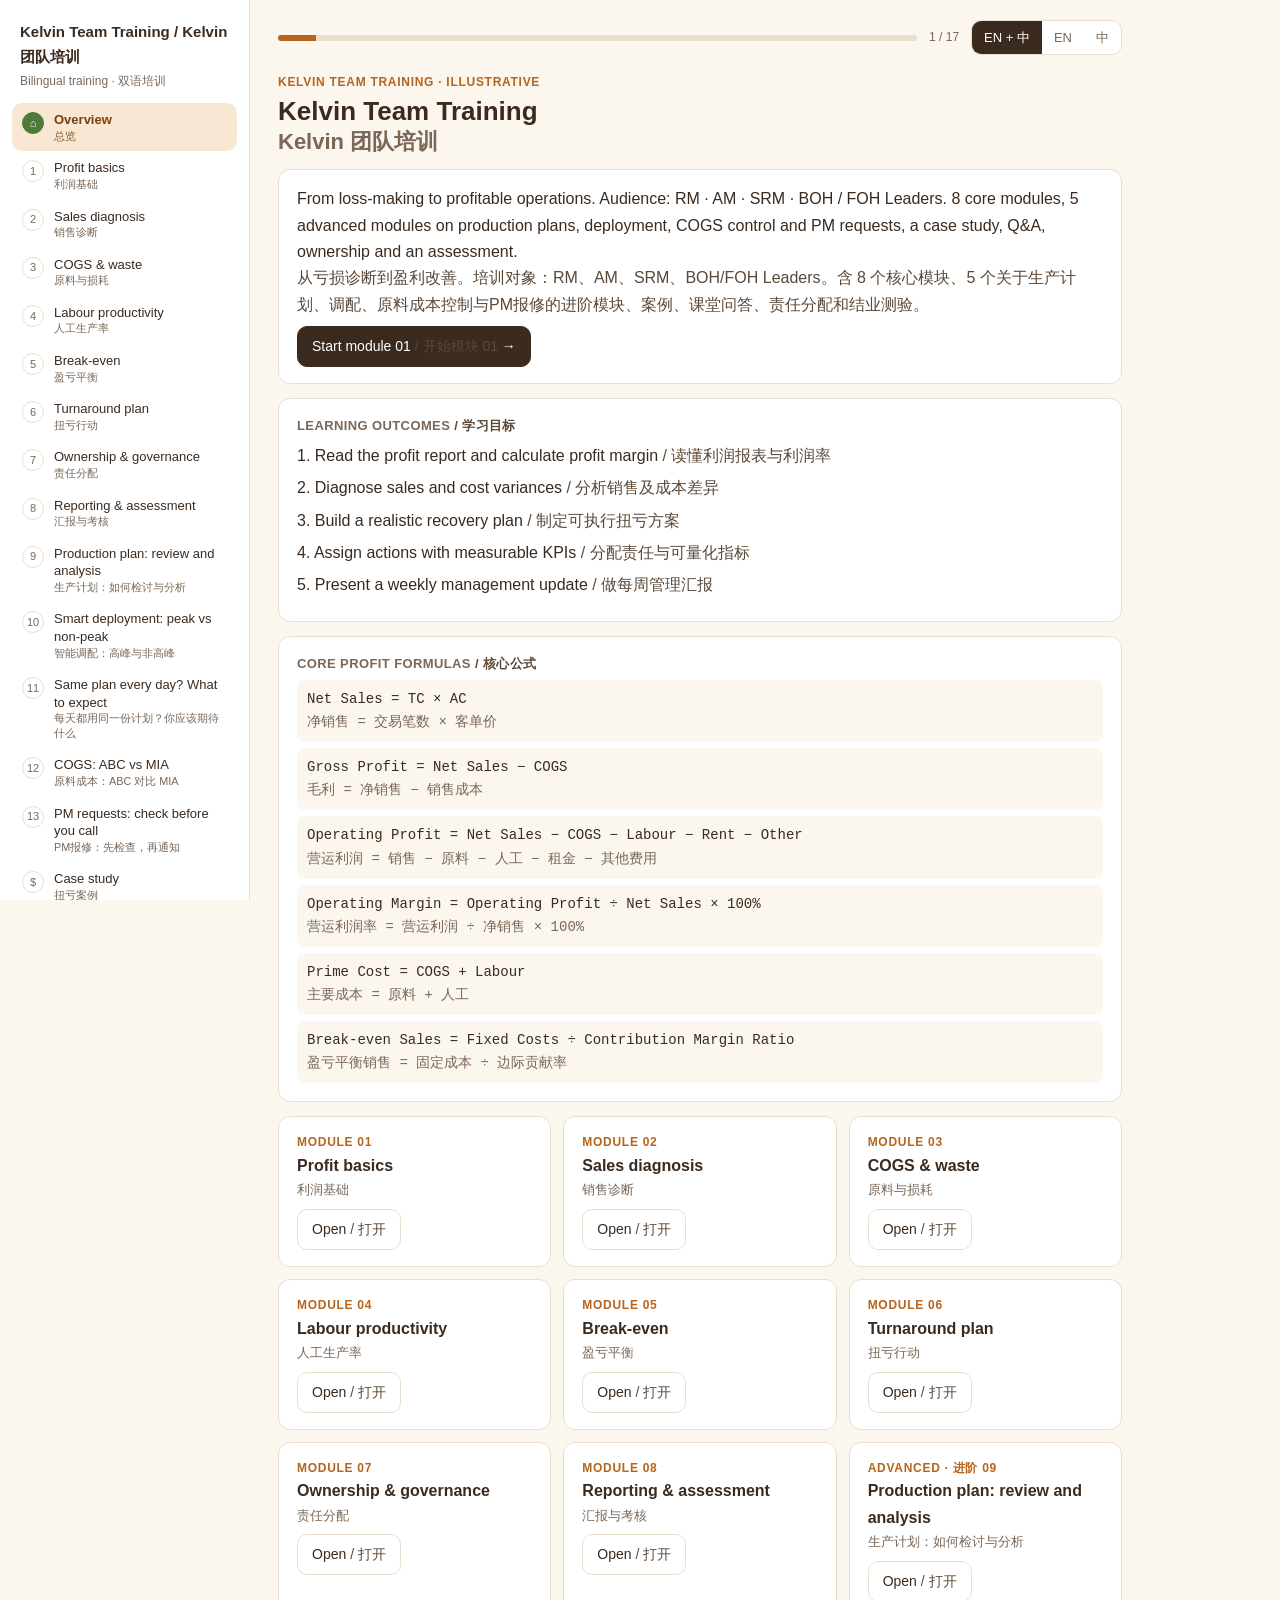
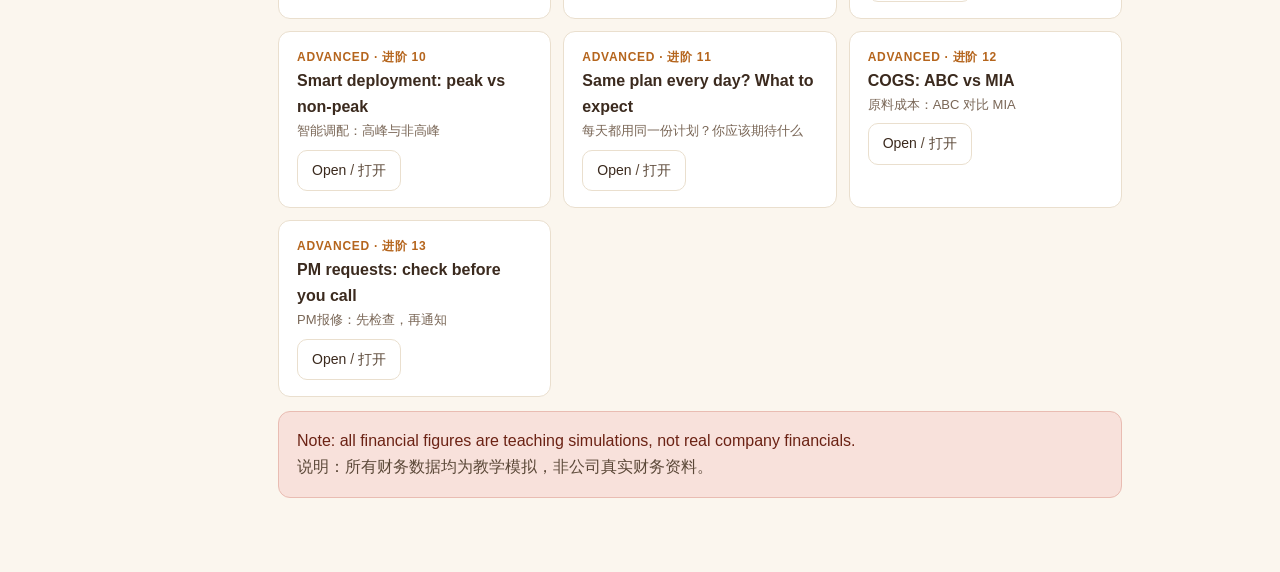
==== index.html @ 4dc921c1 "Remove GKK and P&L wording; clarify dropped items and staff meals are food cost only" ====
<!DOCTYPE html>
<html lang="zh-Hans">
<head>
<meta charset="utf-8">
<meta name="viewport" content="width=device-width, initial-scale=1">
<title>Kelvin Team Training — Bilingual Learning 双语培训</title>
<style>
:root{--bg:#fbf6ee;--card:#fff;--ink:#3b2a1e;--mute:#7a6757;--line:#eadfce;--crust:#b5651d;--crust-bg:#f7e7d3;--leaf:#4f7a3a;--leaf-bg:#e6f0dc;--red:#a8341f;--red-bg:#f8e1db;--sky:#2c6a8f;--sky-bg:#dcebf4;--r:12px}
*{box-sizing:border-box}
html,body{margin:0}
body{background:var(--bg);color:var(--ink);font-family:-apple-system,BlinkMacSystemFont,"Segoe UI","PingFang SC","Hiragino Sans GB","Microsoft YaHei","Noto Sans CJK SC",sans-serif;line-height:1.65;font-size:16px}
.app{display:grid;grid-template-columns:250px minmax(0,1fr);min-height:100vh}
aside{background:var(--card);border-right:1px solid var(--line);padding:16px 12px;position:sticky;top:0;height:100vh;overflow:auto}
aside h1{font-size:15px;margin:4px 8px 2px;font-weight:600}
aside .sub{font-size:12px;color:var(--mute);margin:0 8px 12px}
.nv{display:flex;gap:10px;align-items:flex-start;width:100%;text-align:left;border:0;background:none;padding:8px 10px;border-radius:10px;cursor:pointer;color:var(--ink);font:inherit;font-size:13px;line-height:1.35}
.nv:hover{background:var(--bg)}
.nv.on{background:var(--crust-bg);color:#7a3f0c;font-weight:600}
.nv .n{flex:0 0 22px;height:22px;border-radius:50%;border:1px solid var(--line);font-size:11px;display:flex;align-items:center;justify-content:center;color:var(--mute);margin-top:1px}
.nv.done .n{background:var(--leaf);border-color:var(--leaf);color:#fff}
.nv .t small{display:block;color:var(--mute);font-weight:400}
.nv.on .t small{color:#8a5a2c}
main{padding:20px 28px 60px;max-width:900px;width:100%;min-width:0}
.top{display:flex;gap:12px;align-items:center;margin-bottom:18px;flex-wrap:wrap}
.bar{flex:1;min-width:120px;height:6px;border-radius:3px;background:var(--line);overflow:hidden}
.bar i{display:block;height:100%;background:var(--crust);width:0;transition:width .3s}
.pc{font-size:12px;color:var(--mute)}
.seg{display:flex;border:1px solid var(--line);border-radius:10px;overflow:hidden;background:var(--card)}
.seg button{border:0;background:none;padding:6px 12px;font:inherit;font-size:13px;cursor:pointer;color:var(--mute)}
.seg button.on{background:var(--ink);color:#fff}
.menu{display:none;border:1px solid var(--line);background:var(--card);border-radius:10px;padding:6px 12px;font:inherit;cursor:pointer}
.eyebrow{font-size:12px;letter-spacing:.06em;color:var(--crust);font-weight:600;margin:0}
h2.title{font-size:26px;line-height:1.25;margin:2px 0 14px;font-weight:700}
h2.title .zh{font-size:22px;color:var(--mute);font-weight:600}
.card{background:var(--card);border:1px solid var(--line);border-radius:var(--r);padding:16px 18px;margin:0 0 14px}
.card h3{margin:0 0 6px;font-size:13px;letter-spacing:.03em;color:var(--mute);font-weight:600}
.card p{margin:0}
.card .zh{color:#5b4838}
.en,.zh{display:block}
.en,.zh{display:block}
body.lang-en .zh{display:none}
body.lang-zh .en{display:none}
.inl .en,.inl .zh{display:inline}
.inl .en+.zh::before{content:" / "}
.lang-en .inl .en+.zh::before,.lang-zh .inl .en+.zh::before{content:""}
.ill{padding:10px 12px}
.ill svg{width:100%;height:auto;display:block}
.ill .cap{font-size:12px;color:var(--mute);margin-top:4px}
.ex{background:var(--crust-bg);border-color:#efd3b0}
.ex .big{font-size:18px;font-weight:600;color:#6e3a0a}
.btn{border:1px solid var(--ink);background:var(--ink);color:#fff;border-radius:10px;padding:8px 14px;font:inherit;font-size:14px;cursor:pointer}
.btn.ghost{background:none;color:var(--ink);border-color:var(--line)}
.btn:hover{opacity:.9}
.ans{display:none;margin-top:10px;background:var(--leaf-bg);border-radius:10px;padding:10px 14px;color:#2f4f20}
.ans.show{display:block}
.nav{display:flex;justify-content:space-between;gap:10px;margin-top:18px}
.grid{display:grid;grid-template-columns:repeat(auto-fit,minmax(240px,1fr));gap:12px}
.grid .card{margin:0}
.f{font-family:ui-monospace,Menlo,Consolas,monospace;font-size:14px;background:var(--bg);border-radius:8px;padding:8px 10px;margin:6px 0 2px;display:block}
.warn{background:var(--red-bg);border-color:#e9bcb2;color:#6b2214}
.note{font-size:13px;color:var(--mute)}
table{width:100%;border-collapse:collapse;font-size:14px}
th,td{border-bottom:1px solid var(--line);padding:8px 8px;text-align:left;vertical-align:top}
th{font-size:12px;color:var(--mute);font-weight:600}
td.r,th.r{text-align:right;font-variant-numeric:tabular-nums}
.sl{display:grid;grid-template-columns:150px 1fr 90px;gap:10px;align-items:center;margin:8px 0;font-size:14px}
.sl input{width:100%;accent-color:var(--crust)}
.sl output{text-align:right;font-weight:600;font-variant-numeric:tabular-nums}
.kpi{display:grid;grid-template-columns:repeat(auto-fit,minmax(140px,1fr));gap:10px;margin:10px 0}
.kpi div{background:var(--bg);border-radius:10px;padding:10px 12px}
.kpi b{display:block;font-size:22px;font-variant-numeric:tabular-nums}
.pos{color:var(--leaf)}.neg{color:var(--red)}
.tl{display:grid;grid-template-columns:repeat(auto-fit,minmax(230px,1fr));gap:12px}
.tl .card{border-top:4px solid var(--crust);margin:0}
.tl .card:nth-child(2){border-top-color:var(--sky)}.tl .card:nth-child(3){border-top-color:var(--leaf)}
.q{border:1px solid var(--line);border-radius:var(--r);padding:14px 16px;margin:0 0 12px;background:var(--card)}
.q input[type=text],.q textarea,.ws input{width:100%;border:1px solid var(--line);border-radius:8px;padding:8px 10px;font:inherit;font-size:15px;background:#fff;color:var(--ink)}
.row{display:flex;gap:8px;align-items:center;margin-top:8px;flex-wrap:wrap}
.q input[type=text]{max-width:200px}
.err{color:var(--red);font-size:13px;margin-top:6px;display:none}
.res{margin-top:8px;font-size:14px;display:none;border-radius:8px;padding:8px 12px}
.res.ok{display:block;background:var(--leaf-bg);color:#2f4f20}
.res.no{display:block;background:var(--red-bg);color:#6b2214}
.ws label{display:block;font-size:13px;color:var(--mute);margin:8px 0 2px}
.chips{display:flex;flex-wrap:wrap;gap:6px;margin-top:6px}
.chips span{background:var(--crust-bg);color:#6e3a0a;border-radius:999px;padding:3px 12px;font-size:13px}
.addnote{background:var(--sky-bg);border-color:#bcd7e8;color:#1d4a66;font-size:13px}
.hr{display:grid;grid-template-columns:repeat(auto-fill,minmax(92px,1fr));gap:8px}
.hr label{display:block;font-size:12px;color:var(--mute)}
.hr input,.num{width:100%;border:1px solid var(--line);border-radius:8px;padding:6px 8px;font:inherit;background:#fff;color:var(--ink)}
@media (max-width:820px){
 .app{grid-template-columns:minmax(0,1fr)}
 aside{position:fixed;left:0;top:0;bottom:0;width:260px;z-index:20;transform:translateX(-105%);transition:transform .2s;box-shadow:0 0 0 100vmax rgba(0,0,0,0)}
 aside.open{transform:none;box-shadow:0 0 0 100vmax rgba(0,0,0,.35)}
 .menu{display:block}
 main{padding:14px 14px 50px}
 .sl{grid-template-columns:1fr 70px}.sl input{grid-column:1/3;order:3}
}
</style>
</head>
<body class="lang-both">
<div class="app">
<aside id="side"></aside>
<main>
 <div class="top">
  <button class="menu" id="menu" aria-label="Menu">Menu 目录</button>
  <div class="bar"><i id="barfill"></i></div>
  <span class="pc" id="pc"></span>
  <div class="seg" role="group" aria-label="Language">
   <button data-l="both" class="on">EN + 中</button><button data-l="en">EN</button><button data-l="zh">中</button>
  </div>
 </div>
 <div id="view"></div>
</main>
</div>
<script>
(function(){
"use strict";
function b(en,zh){return '<span class="en">'+en+'</span><span class="zh">'+zh+'</span>';}
function bi(en,zh){return '<span class="inl">'+b(en,zh)+'</span>';}
function $(s,r){return (r||document).querySelector(s);}
function fmt(n){var s=Math.abs(Math.round(n)).toLocaleString('en-US');return (n<0?'−':'')+s;}
function sg(n){return (n>0?'+':n<0?'−':'')+Math.abs(Math.round(n)).toLocaleString('en-US');}

var C={crust:'#b5651d',crustL:'#f7e7d3',leaf:'#4f7a3a',leafL:'#e6f0dc',red:'#a8341f',redL:'#f8e1db',sky:'#2c6a8f',skyL:'#dcebf4',ink:'#3b2a1e',mute:'#7a6757',line:'#eadfce'};
function T(x,y,s,o){o=o||{};return '<text x="'+x+'" y="'+y+'" font-size="'+(o.s||12)+'" fill="'+(o.c||C.ink)+'" text-anchor="'+(o.a||'middle')+'" font-weight="'+(o.w||400)+'" dominant-baseline="central">'+s+'</text>';}
function R(x,y,w,h,f,st,rx){return '<rect x="'+x+'" y="'+y+'" width="'+w+'" height="'+h+'" rx="'+(rx==null?8:rx)+'" fill="'+f+'" stroke="'+(st||'none')+'"/>';}
function SV(h,inner,t){return '<svg viewBox="0 0 480 '+h+'" role="img" aria-label="'+t+'">'+inner+'</svg>';}
function arrow(x1,y1,x2,y2){return '<line x1="'+x1+'" y1="'+y1+'" x2="'+x2+'" y2="'+y2+'" stroke="'+C.mute+'" stroke-width="1.5"/><path d="M'+(x2-6)+' '+(y2-4)+'L'+x2+' '+y2+'L'+(x2-6)+' '+(y2+4)+'" fill="none" stroke="'+C.mute+'" stroke-width="1.5"/>';}

/* ---------- illustrations ---------- */
var ILL={};
ILL.m1=function(){
 var s='',vals=[['Sales 销售',100,C.sky,0],['COGS 原料',-45,C.crust,1],['Labour 人工',-23,C.crust,2],['Rent 租金',-23,C.crust,3],['Other 其他',-12,C.crust,4]];
 var base=110,sc=0.9,run=0,x0=30,w=54,gap=20;
 s+='<line x1="20" y1="'+base+'" x2="460" y2="'+base+'" stroke="'+C.line+'"/>';
 vals.forEach(function(v,i){var x=x0+i*(w+gap),top,h;
  if(i===0){h=v[1]*sc;top=base-h;run=v[1];}else{top=base-run*sc;h=-v[1]*sc;run+=v[1];}
  s+=R(x,top,w,h,v[2],'',4)+T(x+w/2,top-9,v[1]>0?'100':'−'+Math.abs(v[1]),{w:600})+T(x+w/2,base+14,v[0].split(' ')[0],{s:11})+T(x+w/2,base+28,v[0].split(' ')[1],{s:11,c:C.mute});});
 var x=x0+5*(w+gap),p=-3,hh=Math.abs(p)*sc;
 s+=R(x,base,w,hh+2,C.red,'',4)+T(x+w/2,base+hh+14,'−3',{w:600,c:C.red})+T(x+w/2,base+34,'Profit',{s:11})+T(x+w/2,base+48,'利润',{s:11,c:C.mute});
 return SV(172,s,'Sales 100 minus COGS 45, labour 23, rent 23, other 12 leaves operating profit of minus 3 (thousand SGD)');};
ILL.m2=function(){
 var s=R(10,12,100,54,C.crustL,C.crust)+T(60,31,'TC 200',{w:600,s:15})+T(60,50,'客流 customers',{s:11,c:C.mute})
 +T(128,39,'×',{s:20,w:600})+R(146,12,100,54,C.skyL,C.sky)+T(196,31,'AC $8',{w:600,s:15})+T(196,50,'客单 avg check',{s:11,c:C.mute})
 +T(264,39,'=',{s:20,w:600})+R(282,12,100,54,C.leafL,C.leaf)+T(332,31,'$1,600',{w:600,s:15})+T(332,50,'销售 sales',{s:11,c:C.mute})
 +R(10,88,320,20,'#d8cbb8','',4)+T(340,98,'$1,600 @ AC $8.00',{a:'start',s:12})
 +R(10,116,340,20,C.leaf,'',4)+T(360,126,'$1,700 @ AC $8.50  (+$100)',{a:'start',s:12})
 +T(10,152,'TC −10% × AC +5%: 0.9 × 1.05 = 0.945 → −5.5%',{a:'start',s:12,c:C.mute});
 return SV(166,s,'TC times AC equals sales; raising AC from 8 to 8.5 adds 100 dollars');};
ILL.m3=function(){
 var s='',i,c,r,x,y;
 for(i=0;i<30;i++){c=i%10;r=Math.floor(i/10);x=14+c*30;y=14+r*32;
  s+='<circle cx="'+(x+11)+'" cy="'+(y+11)+'" r="11" fill="'+C.crust+'" opacity="0.85"/><circle cx="'+(x+11)+'" cy="'+(y+11)+'" r="6" fill="'+C.crustL+'"/>';}
 s+=T(330,28,'$300 / day',{a:'start',w:600,s:15})+T(330,48,'每日损耗 daily waste',{a:'start',s:11,c:C.mute})
 +T(330,72,'× 30 days = $9,000',{a:'start',w:600,s:15,c:C.red})+T(330,92,'每月损耗 / month',{a:'start',s:11,c:C.mute});
 s+=R(14,118,420,26,C.skyL,'',6)+T(24,131,'Too little production → stock-outs lose margin 缺货损失毛利',{a:'start',s:12,c:C.sky});
 return SV(158,s,'Thirty bakery items each representing 300 dollars of daily waste, totalling 9000 dollars a month');};
ILL.m4=function(){
 var s='',dem=[2,3,6,5,3,2,4,7,4,2],i,x,w=40,base=120,u=12;
 s+='<line x1="20" y1="'+base+'" x2="460" y2="'+base+'" stroke="'+C.line+'"/>';
 for(i=0;i<10;i++){x=30+i*42;var d=dem[i],st=(i>=4&&i<=6)?6:(i===2||i===3?6:(i===7?7:4));
  s+=R(x,base-d*u,w,d*u,C.skyL,C.sky,3);
  if(st>d)s+=R(x,base-st*u,w,(st-d)*u,C.redL,C.red,3);
  s+=T(x+w/2,base+12,(8+i)+':00',{s:10,c:C.mute});}
 s+=R(30,150,14,10,C.skyL,C.sky,2)+T(50,155,'Demand 需求',{a:'start',s:11})+R(150,150,14,10,C.redL,C.red,2)+T(170,155,'Idle overlap / OT 空闲重叠与加班',{a:'start',s:11})
 +T(30,178,'$100k ÷ $23k = 4.35 sales per labour $  每$1人工 → $4.35销售',{a:'start',s:12,c:C.mute});
 return SV(192,s,'Hourly demand bars against staffing, with idle overlap shaded red');};
ILL.m5=function(){
 var X=function(v){return 40+v/160000*400;},Y=function(v){return 130-v/160000*115;},s='';
 s+='<line x1="40" y1="130" x2="450" y2="130" stroke="'+C.mute+'"/><line x1="40" y1="130" x2="40" y2="10" stroke="'+C.mute+'"/>';
 s+='<line x1="'+X(0)+'" y1="'+Y(0)+'" x2="'+X(160000)+'" y2="'+Y(160000)+'" stroke="'+C.sky+'" stroke-width="2.5"/>';
 s+='<line x1="'+X(0)+'" y1="'+Y(35000)+'" x2="'+X(160000)+'" y2="'+Y(35000+0.68*160000)+'" stroke="'+C.crust+'" stroke-width="2.5"/>';
 s+='<line x1="'+X(0)+'" y1="'+Y(35000)+'" x2="'+X(160000)+'" y2="'+Y(35000)+'" stroke="'+C.mute+'" stroke-dasharray="4 4"/>';
 s+='<circle cx="'+X(109375)+'" cy="'+Y(109375)+'" r="6" fill="'+C.red+'"/>';
 s+=T(X(109375),Y(109375)+16,'$109,375',{w:600,c:C.red,s:12});
 s+=T(X(109375)-20,Y(109375)-26,'Break-even 盈亏平衡',{a:'end',s:11,c:C.red});
 s+=T(X(160000)-4,Y(160000)-6,'Sales 销售',{a:'end',s:11,c:C.sky,w:600});
 s+=T(X(160000)-4,Y(35000+0.68*160000)+16,'Total cost 总成本',{a:'end',s:11,c:C.crust,w:600});
 s+=T(44,Y(35000)+10,'Fixed 固定 $35k',{a:'start',s:11,c:C.mute});
 s+=T(250,150,'$35k ÷ (1 − 68%) = $35k ÷ 0.32',{s:12,c:C.mute});
 return SV(164,s,'Sales line crosses total cost line at 109,375 dollars');};
ILL.m6=function(){
 var st=[['Diagnose','诊断'],['Prioritise','排序'],['Assign','分配'],['Execute','执行'],['Review','复盘']],s='',i,x;
 for(i=0;i<5;i++){x=8+i*93;s+=R(x,22,80,50,i%2?C.skyL:C.crustL,i%2?C.sky:C.crust)+T(x+40,40,st[i][0],{w:600,s:12})+T(x+40,58,st[i][1],{s:12,c:C.mute});if(i<4)s+=arrow(x+82,47,x+91,47);}
 s+='<path d="M430 74 C430 104 50 104 50 76" fill="none" stroke="'+C.mute+'" stroke-dasharray="4 4"/>'+T(240,116,'repeat weekly 每周循环',{s:11,c:C.mute});
 s+=R(10,134,460,40,C.leafL,'',8)+T(240,148,'Sales +$10k · COGS 45%→42% · Labour 23%→20%',{s:12,w:600,c:'#2f4f20'})+T(240,164,'Profit −$3k → +$6.8k  亏损转盈利',{s:12,c:'#2f4f20'});
 return SV(186,s,'Five step loop: diagnose, prioritise, assign, execute, review');};
ILL.m7=function(){
 var s=R(180,8,120,40,C.skyL,C.sky)+T(240,22,'VPO',{w:600})+T(240,38,'Review 监督',{s:11,c:C.mute})
 +R(180,66,120,40,C.crustL,C.crust)+T(240,80,'RM',{w:600})+T(240,96,'Store result 门店结果',{s:11,c:C.mute})
 +R(70,126,130,40,C.leafL,C.leaf)+T(135,140,'BOH Lead',{w:600})+T(135,156,'Waste 损耗',{s:11,c:C.mute})
 +R(280,126,130,40,C.leafL,C.leaf)+T(345,140,'FOH Lead',{w:600})+T(345,156,'TC / AC 客流客单',{s:11,c:C.mute})
 +'<line x1="240" y1="48" x2="240" y2="66" stroke="'+C.mute+'"/><line x1="240" y1="106" x2="240" y2="116" stroke="'+C.mute+'"/><line x1="135" y1="116" x2="345" y2="116" stroke="'+C.mute+'"/><line x1="135" y1="116" x2="135" y2="126" stroke="'+C.mute+'"/><line x1="345" y1="116" x2="345" y2="126" stroke="'+C.mute+'"/>';
 s+=T(240,184,'Owner · Deadline · Metric · Evidence · Escalation',{s:11,c:C.mute});
 return SV(200,s,'VPO reviews, RM owns the store result, BOH lead owns waste, FOH lead owns TC and AC');};
ILL.m8=function(){
 var st=[['Fact','事实'],['Cause','原因'],['Action','行动'],['Owner','责任'],['Deadline','期限'],['Impact','影响']],s='',i,x;
 for(i=0;i<6;i++){x=6+i*78;s+=R(x,20,66,50,[C.skyL,C.skyL,C.crustL,C.crustL,C.leafL,C.leafL][i],[C.sky,C.sky,C.crust,C.crust,C.leaf,C.leaf][i])+T(x+33,38,st[i][0],{w:600,s:12})+T(x+33,56,st[i][1],{s:12,c:C.mute});if(i<5)s+=arrow(x+68,45,x+77,45);}
 s+=R(10,96,460,56,C.bg||'#fff',C.line)+T(24,112,'Actual vs Budget vs Last year  实际 / 预算 / 去年',{a:'start',s:12,w:600})+T(24,134,'Explain both $ and percentage points 同时解释金额与百分点',{a:'start',s:12,c:C.mute});
 return SV(166,s,'Management update chain from fact to impact');};

/* ---------- advanced modules ---------- */
function pad(n){return ('0'+n).slice(-2);}
function eb(m,i){return m.adv?'ADVANCED · 进阶 '+pad(i+1):'MODULE '+pad(i+1);}
var ADVNOTE='<div class="card addnote"><p>'+b('Added content: this module goes beyond the original slides and handbook. Numbers and thresholds are illustrative starting points. Tune them with your own store data.','补充内容：本模块超出原培训PPT与教科书范围。数字与阈值仅为示例起点，请用各店自己的数据调整。')+'</p></div>';
function tbl(head,rows){return '<div style="overflow:auto"><table><thead><tr>'+head.map(function(h){return '<th>'+h+'</th>';}).join('')+'</tr></thead><tbody>'+rows.map(function(r){return '<tr>'+r.map(function(c){return '<td>'+c+'</td>';}).join('')+'</tr>';}).join('')+'</tbody></table></div>';}
function fbox(arr){return arr.map(function(f){return '<span class="f">'+f[0]+'<br><span style="color:var(--mute)">'+f[1]+'</span></span>';}).join('');}

/* M09 illustration: plan vs actual by SKU */
ILL.m9=function(){
 var rows=[['Bread A','面包A',100,82,''],['Bread B','面包B',60,60,'sold out 15:00 售罄'],['Pastry C','点心C',80,70,''],['Cake D','蛋糕D',40,28,'']],sc=2.6,s='',i;
 rows.forEach(function(r,i){var y=14+i*36,p=r[2],so=r[3],x=104;
  s+=T(8,y+10,r[0],{a:'start',s:12,w:600})+T(8,y+25,r[1],{a:'start',s:10,c:C.mute});
  s+=R(x,y,p*sc,22,'none',C.mute,3);
  if(p>so)s+=R(x+so*sc,y,(p-so)*sc,22,C.redL,C.red,3);
  s+=R(x,y,so*sc,22,C.leaf,'',3);
  var lab=r[4]?(so+' / '+p+' · '+r[4]):(so+' / '+p+' · waste '+Math.round((p-so)/p*100)+'%');
  s+=T(x+p*sc+8,y+11,lab,{a:'start',s:11,w:r[4]?600:400,c:r[4]?C.crust:C.ink});});
 var ly=170;
 s+=R(104,ly-5,12,10,C.leaf,'',2)+T(120,ly,'Sold 售出',{a:'start',s:11})+R(190,ly-5,12,10,C.redL,C.red,2)+T(206,ly,'Waste 损耗',{a:'start',s:11})+R(290,ly-5,12,10,'none',C.mute,2)+T(306,ly,'Produced 生产量',{a:'start',s:11});
 return SV(186,s,'Plan versus actual for four items: three leave waste, one sold out at 15:00 and lost sales');};

/* M10 illustration: live hourly chart */
var DEF10=[10,14,18,30,34,22,12,14,20,32,28,16];
function hourChart(tc,start){
 var n=tc.length,sum=0,i;for(i=0;i<n;i++)sum+=tc[i];
 var avg=sum/n,hi=avg*1.2,lo=avg*0.8,mx=Math.max.apply(null,tc.concat([1])),base=128,sc=88/mx,w=30,gap=7,x0=28,s='';
 s+='<line x1="20" y1="'+base+'" x2="470" y2="'+base+'" stroke="'+C.line+'"/>';
 tc.forEach(function(v,i){var x=x0+i*(w+gap),h=v*sc,f,st;
  if(v>=hi-1e-9){f=C.crust;st='none';}else if(v<=lo+1e-9){f='#e3d8c6';st='none';}else{f=C.skyL;st=C.sky;}
  s+=R(x,base-h,w,Math.max(h,1),f,st,3)+T(x+w/2,base-h-8,Math.round(v),{s:10})+T(x+w/2,base+12,pad((start+i)%24),{s:10,c:C.mute});});
 [[avg,C.mute,''],[hi,C.crust,'4 3'],[lo,C.mute,'4 3']].forEach(function(l){var y=base-l[0]*sc;s+='<line x1="20" y1="'+y+'" x2="470" y2="'+y+'" stroke="'+l[1]+'" stroke-width="1"'+(l[2]?' stroke-dasharray="'+l[2]+'"':'')+'/>';});
 var ly=base+36;
 s+=R(28,ly-5,10,10,C.crust,'',2)+T(43,ly,'Peak ≥120% avg 高峰',{a:'start',s:11})+R(178,ly-5,10,10,C.skyL,C.sky,2)+T(193,ly,'Shoulder 平稳',{a:'start',s:11})+R(290,ly-5,10,10,'#e3d8c6','',2)+T(305,ly,'Non-peak ≤80% avg 非高峰',{a:'start',s:11});
 return SV(180,s,'Customer count per hour, classified as peak, shoulder or non-peak');}
ILL.m10=function(){return '<div id="hc">'+hourChart(DEF10,8)+'</div>';};

/* M11 illustration: flat plan across the week */
function dayChart(p){
 var days=[['Mon','一',p.wd],['Tue','二',p.wd],['Wed','三',p.wd],['Thu','四',p.wd],['Fri','五',p.wd],['Sat','六',p.we],['Sun','日',p.we]];
 var base=130,sc=100/Math.max(p.wd,p.we,p.flat),w=44,gap=18,x0=28,s='';
 s+='<line x1="20" y1="'+base+'" x2="470" y2="'+base+'" stroke="'+C.line+'"/>';
 days.forEach(function(d,i){var x=x0+i*(w+gap),dm=d[2],top=Math.max(dm,p.flat);
  s+=R(x,base-dm*sc,w,dm*sc,C.skyL,C.sky,3);
  if(dm<p.flat)s+=R(x,base-p.flat*sc,w,(p.flat-dm)*sc,C.redL,C.red,3);
  if(dm>p.flat)s+=R(x,base-dm*sc,w,(dm-p.flat)*sc,'#f6d27a','#b58105',3);
  s+=T(x+w/2,base-top*sc-8,dm,{s:11,w:600})+T(x+w/2,base+13,d[0]+' '+d[1],{s:11});
  var diff=dm-p.flat;
  s+=T(x+w/2,base+28,diff<0?'waste '+(-diff):(diff>0?'lost '+diff:'—'),{s:10,c:diff<0?C.red:(diff>0?'#8a5d00':C.mute),w:600});});
 var yl=base-p.flat*sc;
 s+='<line x1="20" y1="'+yl+'" x2="470" y2="'+yl+'" stroke="'+C.ink+'" stroke-dasharray="5 4" stroke-width="1.5"/>';
 var ly=176;
 s+=R(28,ly-5,12,10,C.skyL,C.sky,2)+T(44,ly,'Demand 需求',{a:'start',s:11})+R(128,ly-5,12,10,C.redL,C.red,2)+T(144,ly,'Waste 损耗',{a:'start',s:11})+R(222,ly-5,12,10,'#f6d27a','#b58105',2)+T(238,ly,'Lost sales 损失销售',{a:'start',s:11})
  +'<line x1="352" y1="'+ly+'" x2="376" y2="'+ly+'" stroke="'+C.ink+'" stroke-dasharray="5 4" stroke-width="1.5"/>'+T(382,ly,'Flat plan '+p.flat,{a:'start',s:11});
 return SV(194,s,'Seven days of demand against one flat production plan: weak days waste, strong days sell out');}
ILL.m11=function(){return '<div id="dc">'+dayChart({wd:80,we:120,flat:100})+'</div>';};

/* M09 extras */
function x9(){
 var F=[['Sell-through % = Sold ÷ Produced × 100%','售罄率 = 售出 ÷ 生产 × 100%'],['Waste % = (Produced − Sold) ÷ Produced × 100%','损耗率 = (生产 − 售出) ÷ 生产 × 100%'],['Plan accuracy % = (Actual sales − Planned) ÷ Planned × 100%','计划准确度 = (实际销售 − 计划) ÷ 计划 × 100%'],['Lost sales ≈ hourly run-rate × hours sold out','损失销售 ≈ 每小时销量 × 售罄小时数']];
 var rt=tbl([bi('Rhythm','节奏'),bi('Owner','负责人'),bi('What to review','检讨内容'),bi('Output','产出')],[
  [b('Daily','每日'),'<strong>BOH Lead</strong>',b('Plan vs actual by SKU, sold-out time, waste log','按SKU对比计划与实际、售罄时间、损耗记录'),b('Adjust next-day quantity and bake time','调整次日数量与烘焙时间')],
  [b('Weekly','每周'),'<strong>RM</strong>',b('Weekday pattern, top 5 waste SKUs, top 5 stock-out SKUs','星期几规律、损耗前5与断货前5的SKU'),b('Update plan by day type; assign owners','按日型更新计划并指定负责人')],
  [b('Biweekly','双周'),'<strong>SRM</strong>',b('Cross-store benchmark: waste %, sell-through %','跨店对标：损耗率、售罄率'),b('Coaching actions, share best practice','辅导行动、分享最佳做法')],
  [b('Monthly','每月'),'<strong>VPO</strong>',b('SKU mix, trend, COGS % vs budget','SKU组合、趋势、原料率对比预算'),b('Targets, resources, escalation','目标、资源、升级')]]);
 var steps=[['1. Collect','收集','Production plan, production log, POS by hour and SKU, waste log, sold-out time.','生产计划、生产记录、按小时和SKU的POS、损耗记录、售罄时间。'],
  ['2. Compare','对比','Plan vs actual by SKU and by daypart.','按SKU与时段对比计划与实际。'],
  ['3. Classify','分类','Over-produced (waste) · under-produced (sold out early) · wrong timing (stock when there is no demand).','生产过量（损耗）· 生产不足（提早售罄）· 时间错配（没需求时有货）。'],
  ['4. Find the cause','找根因','Forecast, bake timing, display rule, roster, weather or event, new launch, and whether the waste log is complete.','预测、烘焙时间、陈列规则、排班、天气或活动、新品、损耗记录是否完整。'],
  ['5. Act and re-check','行动与复查','Change par or bake time; name the owner and deadline; check the result next week.','调整定量或烘焙时间；指定负责人与期限；下周复查结果。']];
 return '<div class="card"><h3>'+bi('KEY MEASURES','关键指标')+'</h3>'+fbox(F)+'</div>'
 +'<div class="card"><h3>'+bi('REVIEW ROUTINE (matches the RACI)','检讨节奏（与责任矩阵一致）')+'</h3>'+rt+'</div>'
 +'<div class="card"><h3>'+bi('5-STEP ANALYSIS','五步分析')+'</h3>'+steps.map(function(s){return '<p style="margin:8px 0"><strong>'+bi(s[0],s[1])+'</strong><br>'+b(s[2],s[3])+'</p>';}).join('')+'</div>'
 +'<div class="card warn"><p>'+b('Quality guardrail: never hit a waste target by cutting display below standard or holding product past its shelf-life rule.','品质底线：不能为了达到损耗目标而把陈列减到标准以下，或让产品超过保质规定。')+'</p></div>';
}

/* M10 extras */
function x10(){
 var inp='';for(var i=0;i<12;i++)inp+='<div><label id="hl'+i+'">'+pad(8+i)+':00</label><input type="number" min="0" step="1" id="h'+i+'" value="'+DEF10[i]+'"></div>';
 var tool='<div class="card" id="hbox"><h3>'+bi('TRY IT: enter your store hourly customer count (TC)','动手试试：输入门店每小时客流（TC）')+'</h3>'
 +'<p class="note">'+b('Use the average of the last 4 to 8 same weekdays. The chart above updates as you type.','取最近4至8个同一星期几的平均值。上方图会随输入更新。')+'</p>'
 +'<div class="row"><label for="hs" class="note">'+bi('First hour','起始小时')+'</label><input type="number" min="0" max="12" step="1" id="hs" value="8" style="width:80px;border:1px solid var(--line);border-radius:8px;padding:6px 8px;font:inherit"><button class="btn ghost" id="hreset">'+bi('Reset to example','恢复示例')+'</button></div>'
 +'<div class="hr" style="margin-top:10px">'+inp+'</div>'
 +'<div class="err" id="he">'+bi('Enter customer counts of 0 or more (at least one above 0) and a first hour from 0 to 12.','请输入大于或等于0的客流（至少一个大于0），起始小时为0至12。')+'</div>'
 +'<div class="kpi"><div><span class="note">'+bi('Average TC per hour','每小时平均客流')+'</span><b id="ka"></b></div><div><span class="note">'+bi('Peak hours','高峰小时数')+'</span><b id="kp"></b></div><div><span class="note">'+bi('Share of TC in peak','高峰客流占比')+'</span><b id="ks"></b></div></div>'
 +'<p class="note" id="hp"></p>'
 +'<p class="note" style="margin-top:6px">'+b('Rule used: peak = hour at or above 120% of the average hour; non-peak = at or below 80%; shoulder = in between. Adjust with your RM if your store pattern is different.','使用规则：高峰 = 不低于平均小时的120%；非高峰 = 不高于80%；其余为平稳。若门店规律不同，请与RM一起调整。')+'</p></div>';
 var dep=tbl([bi('Class','类别'),bi('Production (BOH)','生产（BOH）'),bi('Display and stock','陈列与库存'),bi('People','人手')],[
  [b('<strong>Peak</strong>','<strong>高峰</strong>'),b('Bake waves land 30 to 60 min before the peak starts, plus one top-up wave inside the peak (lead time depends on product).','烘焙批次在高峰开始前30至60分钟完成，高峰中再补一批（提前量视产品而定）。'),b('Display full at peak start; par sized to last the first hour.','高峰开始时陈列满；定量够撑第一个小时。'),b('All counters open, one runner on replenishment, breaks before or after. BOH on bake and finish only.','所有收银位开放，一人专责补货，休息安排在高峰前后。BOH只做烘焙与完成。')],
  [b('<strong>Shoulder</strong>','<strong>平稳</strong>'),b('Small top-up waves; keep display presentable, not overfull.','小批量补烤；陈列保持美观但不过量。'),b('Rebuild display ahead of the next peak.','为下一个高峰提前补齐陈列。'),b('Rotate breaks; cross-train FOH and BOH.','轮流休息；FOH与BOH交叉培训。')],
  [b('<strong>Non-peak</strong>','<strong>非高峰</strong>'),b('Smaller, more frequent batches or bake to demand; avoid large late batches.','小批量、多频次，或按需求烘焙；避免晚间大批量。'),b('Lower par; slow movers on minimum display.','降低定量；慢销产品保持最低陈列。'),b('Use time for prep, cleaning, training and breaks. Remove idle overlap and OT first.','用于备料、清洁、培训和休息。先优化空闲重叠与加班。')]]);
 var q=tbl([bi('Class','类别'),bi('Review questions','检讨问题')],[
  [b('<strong>Peak</strong>','<strong>高峰</strong>'),b('Was the display full when the peak began? Which SKUs sold out and at what time? Did customers queue or walk away?','高峰开始时陈列是否已满？哪些SKU几点售罄？顾客是否排长队或离开？')],
  [b('<strong>Non-peak</strong>','<strong>非高峰</strong>'),b('How much was baked after the last peak and how much of it became waste? How many staff-hours were idle? Any OT?','最后一个高峰后烤了多少、其中多少变成损耗？闲置了多少人工小时？有无加班？')]]);
 return tool
 +'<div class="card"><h3>'+bi('DEPLOY BY CLASS (suggested starting point)','按类别调配（建议起点）')+'</h3>'+dep+'</div>'
 +'<div class="card"><h3>'+bi('MEASURE: SALES PER LABOUR HOUR (SPLH)','衡量：每人工小时销售（SPLH）')+'</h3>'+fbox([['SPLH = Sales in the hour ÷ staff-hours in the hour','SPLH = 该小时销售 ÷ 该小时在岗人工小时']])+'<p class="note">'+b('Expect SPLH to be high in peak and low in non-peak. The goal is to lift non-peak SPLH by removing idle overlap, not by cutting service coverage.','预期高峰SPLH高、非高峰SPLH低。目标是通过减少空闲重叠来提高非高峰SPLH，而不是削减服务人手。')+'</p></div>'
 +'<div class="card"><h3>'+bi('REVIEW CHECKLIST','检讨清单')+'</h3>'+q+'</div>';
}
function bind10(){
 function upd(){
  var arr=[],bad=false,i,st=parseInt($('#hs').value,10);
  for(i=0;i<12;i++){var v=$('#h'+i).value.trim();if(v===''||isNaN(+v)||+v<0)bad=true;arr.push(+v);}
  var sum=arr.reduce(function(a,c){return a+c;},0);
  if(isNaN(st)||st<0||st>12||bad||sum<=0){$('#he').style.display='block';return;}
  $('#he').style.display='none';
  for(i=0;i<12;i++)$('#hl'+i).textContent=pad(st+i)+':00';
  var avg=sum/12,hi=avg*1.2,pk=[],pt=0;
  arr.forEach(function(v,i){if(v>=hi-1e-9){pk.push(pad(st+i)+':00');pt+=v;}});
  $('#hc').innerHTML=hourChart(arr,st);
  $('#ka').textContent=(Math.round(avg*10)/10).toString();
  $('#kp').textContent=pk.length+' / 12';
  $('#ks').textContent=(Math.round(pt/sum*1000)/10)+'%';
  $('#hp').textContent=pk.length?('Peak 高峰: '+pk.join(', ')):'Peak 高峰: none 无';
 }
 $('#hbox').addEventListener('input',upd);
 $('#hreset').addEventListener('click',function(){$('#hs').value=8;for(var i=0;i<12;i++)$('#h'+i).value=DEF10[i];upd();});
 upd();
}

/* M11 extras */
function x11(){
 var ex=tbl([bi('What a good store does','好的门店应有'),bi('Evidence to check','检查证据'),bi('Red flag','警示信号')],[
  [b('Plan moves with demand by day type','计划随日型需求而变'),b('Planned quantity by weekday for the last 4 weeks, next to sales by weekday','最近4周按星期几的计划量，对照按星期几的销售'),b('Planned quantity varies under 10% while sales vary over 20% (suggested starting thresholds)','计划量变化不到10%，销售变化超过20%（建议起始阈值）')],
  [b('Plan is split into bake waves by time','计划按时间分批烘焙'),b('Bake schedule and production log by time of day','按时间的烘焙表与生产记录'),b('Same batch size at every wave; display full at close','每一批数量相同；打烊时陈列仍然很满')],
  [b('Known events are planned ahead','已知活动提前计划'),b('Event calendar (public holiday, school holiday, weather, promotion, festive) against logged plan changes','活动日历（公共假期、学校假期、天气、促销、节庆）对照计划调整记录'),b('No log of changes; surprises explained after the fact','没有调整记录；事后才解释意外')],
  [b('Waste and sold-out time tracked by weekday','按星期几追踪损耗与售罄时间'),b('Waste % and sold-out time by weekday','按星期几的损耗率与售罄时间'),b('High waste early in the week and early sell-out at the weekend, hidden by a normal average','周初高损耗、周末早售罄，被正常的平均数掩盖')],
  [b('Plan has an owner and a weekly review','计划有负责人与每周检讨'),b('BOH Lead sets it, RM approves changes, reviewed weekly','BOH Lead制定、RM批准调整、每周检讨'),b('Nobody can say who sets the plan','没人说得清谁制定计划')]]);
 var rows=[['Mon–Thu','周一至四'],['Fri','周五'],['Sat','周六'],['Sun','周日'],['Public holiday eve','公共假期前夕'],['Public holiday','公共假期'],['School holiday','学校假期'],['Rainy day','雨天'],['Promo or new launch','促销或新品']];
 var mx=tbl([bi('Day type','日型'),bi('Demand index (weekday = 100)','需求指数（平日 = 100）'),bi('Planned qty','计划量'),bi('Owner','负责人')],rows.map(function(r){return ['<strong>'+r[0]+'</strong><br><span class="note">'+r[1]+'</span>','<input type="text" class="num" aria-label="index">','<input type="text" class="num" aria-label="qty">','<input type="text" class="num" aria-label="owner">'];}));
 var tool='<div class="card" id="dbox"><h3>'+bi('TRY IT: flat plan vs day-type plan (one SKU group, one week)','动手试试：固定计划 vs 按日型计划（一个SKU组，一周）')+'</h3>'
 +'<div class="sl"><span>'+bi('Weekday demand (Mon–Fri)','平日需求（周一至五）')+'</span><input type="range" id="dw" min="40" max="140" step="1" value="80"><output id="odw"></output></div>'
 +'<div class="sl"><span>'+bi('Weekend demand (Sat–Sun)','周末需求（周六日）')+'</span><input type="range" id="de" min="60" max="200" step="1" value="120"><output id="ode"></output></div>'
 +'<div class="sl"><span>'+bi('Flat plan per day','每天固定计划量')+'</span><input type="range" id="fp" min="40" max="200" step="1" value="100"><output id="ofp"></output></div>'
 +'<div class="sl"><span>'+bi('Day-type buffer','日型计划缓冲')+'</span><input type="range" id="bf" min="0" max="15" step="1" value="5"><output id="obf"></output></div>'
 +'<div class="row"><label class="note">'+bi('Cost per unit $','每件成本 $')+' <input type="number" id="cu" min="0" step="0.1" value="2" style="width:80px;border:1px solid var(--line);border-radius:8px;padding:6px 8px;font:inherit"></label><label class="note">'+bi('Margin per lost unit $','每件损失毛利 $')+' <input type="number" id="mg" min="0" step="0.1" value="2.5" style="width:80px;border:1px solid var(--line);border-radius:8px;padding:6px 8px;font:inherit"></label><button class="btn ghost" id="dreset">'+bi('Reset to example','恢复示例')+'</button></div>'
 +'<div class="err" id="de2">'+bi('Enter a cost and a margin of 0 or more.','请输入大于或等于0的成本与毛利。')+'</div>'
 +'<div class="kpi"><div><span class="note">'+bi('Flat plan: weekly loss','固定计划：每周损失')+'</span><b id="kf"></b></div><div><span class="note">'+bi('Day-type plan: weekly loss','日型计划：每周损失')+'</span><b id="kd"></b></div><div><span class="note">'+bi('Weekly improvement','每周改善')+'</span><b id="ki" class="pos"></b></div></div>'
 +'<p class="note" id="dd"></p></div>';
 return tool
 +'<div class="card"><h3>'+bi('WHAT TO EXPECT FROM A STORE','对门店的预期标准')+'</h3>'+ex+'</div>'
 +'<div class="card"><h3>'+bi('SAME PLAN ALL DAY? WITHIN THE DAY','同一天里也用同一份计划？')+'</h3><p>'+b('If the store bakes one large batch in the morning and tops up little, expect a full morning display, leftovers and discounting in the afternoon, and a thin display just before the evening peak. Look for bake waves tied to the peak and non-peak pattern (see the smart deployment module).','如果门店早上一次烤大批量、之后很少补烤，预期是早上陈列丰富、下午剩货与降价、傍晚高峰前陈列偏少。应看到与高峰/非高峰对应的分批烘焙（见「智能调配」模块）。')+'</p></div>'
 +'<div class="card ws"><h3>'+bi('DAY-TYPE MATRIX TEMPLATE (not saved)','日型矩阵模板（不保存）')+'</h3>'+mx+'</div>';
}
function bind11(){
 function upd(){
  var wd=+$('#dw').value,we=+$('#de').value,fp=+$('#fp').value,bf=+$('#bf').value/100;
  $('#odw').textContent=wd;$('#ode').textContent=we;$('#ofp').textContent=fp;$('#obf').textContent=Math.round(bf*100)+'%';
  var cr=$('#cu').value.trim(),mr=$('#mg').value.trim(),cu=+cr,mg=+mr;
  if(cr===''||mr===''||isNaN(cu)||isNaN(mg)||cu<0||mg<0){$('#de2').style.display='block';return;}
  $('#de2').style.display='none';
  var fw=5*Math.max(fp-wd,0)+2*Math.max(fp-we,0),fl=5*Math.max(wd-fp,0)+2*Math.max(we-fp,0);
  var pw=Math.round(wd*(1+bf)),pe=Math.round(we*(1+bf));
  var dw2=5*Math.max(pw-wd,0)+2*Math.max(pe-we,0),dl=5*Math.max(wd-pw,0)+2*Math.max(we-pe,0);
  var fc=fw*cu+fl*mg,dc=dw2*cu+dl*mg;
  $('#dc').innerHTML=dayChart({wd:wd,we:we,flat:fp});
  $('#kf').textContent='$'+fmt(fc);$('#kd').textContent='$'+fmt(dc);
  var im=fc-dc,ki=$('#ki');ki.textContent=(im>=0?'$':'−$')+fmt(Math.abs(im));ki.className=im>=0?'pos':'neg';
  $('#dd').textContent='Flat plan 固定: waste 损耗 '+fw+' units, lost 损失 '+fl+' units.  Day-type 日型 (weekday '+pw+', weekend '+pe+'): waste '+dw2+', lost '+dl+'.';
 }
 $('#dbox').addEventListener('input',upd);
 $('#dreset').addEventListener('click',function(){$('#dw').value=80;$('#de').value=120;$('#fp').value=100;$('#bf').value=5;$('#cu').value=2;$('#mg').value=2.5;upd();});
 upd();
}

/* M12 illustration: MIA vs ABC + packaging */
ILL.m12=function(){
 var k=400/43000,x=40,s='',i;
 var segs=[[38000,C.sky],[1500,C.crust],[3500,C.red]];
 s+=T(40,10,'MIA food cost (finance report) = $43,000 (43% of sales)',{a:'start',s:11,c:C.mute});
 s+=R(40,20,400,30,C.skyL,C.sky,2);
 s+=T(240,35,'MIA 财务报表端',{s:12,w:600});
 s+=T(40,70,'ABC (real FC) + packaging, then what is left 剩下的差额',{a:'start',s:11,c:C.mute});
 segs.forEach(function(g){var w=g[0]*k;s+=R(x,80,w,30,g[1],'',2);x+=w;});
 s+=T(470,128,'Variance = MIA − ABC − packaging = $3,500 (3.5%)',{a:'end',s:12,w:600,c:C.red});
 var ly=152;
 s+=R(40,ly-5,12,10,C.sky,'',2)+T(56,ly,'ABC food cost 真实用量',{a:'start',s:11})
 +R(190,ly-5,12,10,C.crust,'',2)+T(206,ly,'Packaging 包装',{a:'start',s:11})
 +R(310,ly-5,12,10,C.red,'',2)+T(326,ly,'Variance 差额',{a:'start',s:11});
 return SV(168,s,'MIA food cost of 43000 against ABC 38000 plus packaging 1500 leaves a variance of 3500');};

/* M13 illustration: PM triage */
ILL.m13=function(){
 var s=R(8,30,92,44,C.crustL,C.crust)+T(54,46,'Issue',{w:600,s:12})+T(54,62,'发现问题',{s:11,c:C.mute})
 +arrow(102,52,124,52)
 +R(126,24,124,56,C.skyL,C.sky)+T(188,42,'Check first',{w:600,s:12})+T(188,58,'先检查 4 个问题',{s:11,c:C.mute})
 +'<path d="M252 52 L270 24" stroke="'+C.mute+'" fill="none"/><path d="M252 52 L270 90" stroke="'+C.mute+'" fill="none"/>'
 +R(272,6,200,38,C.leafL,C.leaf)+T(372,20,'Safe and simple: staff fix',{w:600,s:12,c:'#2f4f20'})+T(372,35,'安全简单：员工自己处理',{s:11,c:'#2f4f20'})
 +R(272,70,200,38,C.redL,C.red)+T(372,84,'Not safe / licensed: call PM',{w:600,s:12,c:'#6b2214'})+T(372,99,'不安全或需专业：叫PM',{s:11,c:'#6b2214'})
 +T(240,132,'Example 例子: dead bulb = staff buy and change 灯泡 = 自己买自己换',{s:12,c:C.mute});
 return SV(146,s,'Check four questions first; safe and simple jobs are fixed by staff, others go to PM');};

/* M12 extras */
function x12(){
 var tool='<div class="card" id="cbox"><h3>'+bi('TRY IT: MIA vs ABC variance','动手试试：MIA 与 ABC 的差额')+'</h3>'
 +'<p class="note">'+b('Use one month of your own figures (SGD). Backend adjustment can be negative.','用你门店一个月的数字（新币）。Backend 调整可以是负数。')+'</p>'
 +'<div class="hr" style="margin-top:8px">'
 +'<div><label>'+bi('Net sales','净销售')+'</label><input type="number" min="1" id="g1" value="100000"></div>'
 +'<div><label>'+bi('MIA usage cost','MIA 用量成本')+'</label><input type="number" min="0" id="g2" value="43500"></div>'
 +'<div><label>'+bi('Backend adjustment','Backend 调整')+'</label><input type="number" id="g3" value="-500"></div>'
 +'<div><label>'+bi('ABC food cost','ABC 食材成本')+'</label><input type="number" min="0" id="g4" value="38000"></div>'
 +'<div><label>'+bi('General packaging','一般包装成本')+'</label><input type="number" min="0" id="g5" value="1500"></div>'
 +'<div><label>'+bi('Tolerance %','容许范围 %')+'</label><input type="number" min="0" step="0.1" id="g6" value="2"></div></div>'
 +'<div class="row"><button class="btn ghost" id="greset">'+bi('Reset to example','恢复示例')+'</button></div>'
 +'<div class="err" id="ge">'+bi('Enter numbers (usage, ABC, packaging and tolerance 0 or more; net sales above 0).','请输入数字（用量、ABC、包装、容许范围须大于或等于0；净销售须大于0）。')+'</div>'
 +'<div class="kpi"><div><span class="note">'+bi('MIA food cost','MIA 食材成本')+'</span><b id="gk1"></b></div><div><span class="note">'+bi('MIA FC %','MIA 成本率')+'</span><b id="gk2"></b></div><div><span class="note">'+bi('ABC FC %','ABC 成本率')+'</span><b id="gk3"></b></div><div><span class="note">'+bi('Variance','差额')+'</span><b id="gk4"></b></div><div><span class="note">'+bi('Variance %','差额占销售')+'</span><b id="gk5"></b></div></div>'
 +'<p class="note" id="gd"></p>'
 +'<p class="note" style="margin-top:6px">'+b('Tolerance is 2% of net sales for this variance. It is not the outlet waste vs sales limit (5%). Investigate any store above it.','此差额的容许范围是净销售的2%。这不是门店损耗占销售的上限（5%）。超过的门店就要追查。')+'</p></div>';
 var rd=tbl([bi('Column in the MIA report','MIA 报表栏位'),bi('What it means','含义')],[
  [b('<strong>MIA Usage Cost</strong>','<strong>MIA 用量成本</strong>'),b('Usage cost from the MIA report.','MIA 报表里的用量成本。')],
  [b('<strong>Backend Cost Adjustment / Allocation / Other</strong>','<strong>Backend 调整 / 分摊 / 其他</strong>'),b('Added to the usage cost (often a negative adjustment).','加到用量成本上（调整常为负数）。')],
  [b('<strong>Total Usage Cost = MIA Food Cost</strong>','<strong>总用量成本 = MIA 食材成本</strong>'),b('Usage + adjustment (+ allocation + other). Food Cost % = this ÷ total sales.','用量 + 调整（+ 分摊 + 其他）。食材成本率 = 此数 ÷ 总销售。')]]);
 var vr=tbl([bi('Measure','项目'),bi('How it is built','怎么来的')],[
  [b('<strong>ABC (real FC)</strong>','<strong>ABC（真实食材成本）</strong>'),b('Real food cost from the stock orders and the stock balance.','由订货量和库存结余算出的真实食材成本。')],
  [b('<strong>General packaging</strong>','<strong>一般包装成本</strong>'),b('Shown separately next to ABC.','在 ABC 旁边单独列出。')],
  [b('<strong>Variance</strong>','<strong>差额</strong>'),b('MIA Food Cost − ABC − General Packaging. Variance % = variance ÷ net sales.','MIA 食材成本 − ABC − 一般包装成本。差额% = 差额 ÷ 净销售。')]]);
 var lk=tbl([bi('Where it leaks','漏在哪里'),bi('Example','例子'),bi('Control','控制方法')],[
  [b('<strong>Stock inventory</strong>','<strong>库存盘点</strong>'),b('Wrong or missing items in the stock count change the balance and so change the cost.','盘点漏项或数错，会改变库存结余，进而改变成本。'),b('Specify which items are counted in stock inventory; count at the same time and the same way every month; two people check.','说明哪些物品计入库存；每月同一时间、同一方法盘点；两人核对。')],
  [b('<strong>Rejected item, no record (food cost only)</strong>','<strong>报废没有记录（仅食材成本）</strong>'),b('A customer drops a bread and staff throw it in the bin straight away. It left stock but is not in the waste log. This is food cost only, not packaging.','顾客把面包掉在地上，员工直接丢进垃圾桶，货没了，但损耗记录里没有。这只影响食材成本，不影响包装。'),b('Record every discard at the moment it happens, with item, quantity and reason. Rule: nothing goes in the bin without a record.','每次丢弃当场记录：品项、数量、原因。规则：没记录就不能丢进垃圾桶。')],
  [b('<strong>Staff meal, no record (food cost only)</strong>','<strong>员工餐没有记录（仅食材成本）</strong>'),b('Staff take items to eat without a record. The stock is used, but no sale and no waste show it. This is food cost only, not packaging.','员工拿货吃但没记录，库存用掉了，却没有销售也没有损耗记录。这只影响食材成本，不影响包装。'),b('Set a staff meal rule (what, how many, who approves) and record each one in a staff meal log.','定员工餐规定（可吃什么、数量、谁批准），每次登记员工餐记录。')]]);
 return tool
 +'<div class="card"><h3>'+bi('HOW TO READ THE MIA (MONTHLY INVENTORY ANALYSIS) REPORT','怎么读 MIA（月度库存分析）报表')+'</h3>'+rd+'</div>'
 +'<div class="card"><h3>'+bi('HOW THE VARIANCE IS BUILT','差额是怎么算出来的')+'</h3>'+vr+'</div>'
 +'<div class="card"><h3>'+bi('THREE COMMON LEAKS AND HOW TO CLOSE THEM','三个常见漏洞与堵法')+'</h3>'+lk+'</div>'
 +'<div class="card warn"><p>'+b('Guardrail: do not hide the variance by under-recording waste or by cutting staff meals unfairly. The goal is to make loss visible so you can act on it.','底线：不要靠少记损耗来掩盖差额，也不要不合理地取消员工餐。目标是让损耗看得见，才能处理。')+'</p></div>';
}
function bind12(){
 function upd(){
  var ids=['g1','g2','g3','g4','g5','g6'],v=[],bad=false,i,raw;
  for(i=0;i<6;i++){raw=$('#'+ids[i]).value.trim();if(raw===''||isNaN(+raw))bad=true;v.push(+raw);}
  if(bad||v[0]<=0||v[1]<0||v[3]<0||v[4]<0||v[5]<0){$('#ge').style.display='block';return;}
  $('#ge').style.display='none';
  var mia=v[1]+v[2],vr=mia-v[3]-v[4],vp=vr/v[0]*100;
  $('#gk1').textContent='$'+fmt(mia);
  $('#gk2').textContent=(Math.round(mia/v[0]*1000)/10)+'%';
  $('#gk3').textContent=(Math.round(v[3]/v[0]*1000)/10)+'%';
  var k4=$('#gk4');k4.textContent=(vr<0?'−$':'$')+fmt(Math.abs(vr));k4.className=vr>0?'neg':'';
  $('#gk5').textContent=(Math.round(vp*100)/100)+'%';
  $('#gd').textContent=vp>v[5]?'Above tolerance: investigate stock count, binned items without a record and staff meals. 超出容许范围：追查盘点、没记录的丢弃与员工餐。':(vp<0?'Variance below zero: recheck the MIA adjustment and the ABC figure. 差额为负：请核对 MIA 调整与 ABC 数字。':'Within tolerance. Keep the controls running. 在容许范围内，继续保持控制措施。');
 }
 $('#cbox').addEventListener('input',upd);
 $('#greset').addEventListener('click',function(){var d=[100000,43500,-500,38000,1500,2];for(var i=0;i<6;i++)$('#g'+(i+1)).value=d[i];upd();});
 upd();
}

/* M13 extras */
function x13(){
 var qs=[['Does it involve wiring, gas, water supply, a ladder above a safe height, or structure?','涉及电线、煤气、供水、过高的梯子或建筑结构吗？'],
  ['Is there any risk of shock, fire, burn, fall or injury?','有触电、火灾、烫伤、跌倒或受伤风险吗？'],
  ['Does it need a tool, part or qualification that staff do not have?','需要员工没有的工具、零件或资格吗？'],
  ['Is it under warranty, or the landlord or mall responsibility?','是否在保修期内，或属于业主、商场的责任？']];
 var tool='<div class="card" id="pbox"><h3>'+bi('TRY IT: should we call PM?','动手试试：该不该叫PM？')+'</h3>'
 +'<p class="note">'+b('Tick Yes for each question that applies, and the suggestion updates.','每个问题如果答案是「是」就打勾，建议会随之变化。')+'</p>'
 +qs.map(function(q,i){return '<label style="display:flex;gap:10px;align-items:flex-start;margin:8px 0;font-size:14px;cursor:pointer"><input type="checkbox" id="p'+(i+1)+'" style="margin-top:4px;width:18px;height:18px"><span>'+b(q[0],q[1])+'</span></label>';}).join('')
 +'<div class="res" id="pr" style="display:block"></div></div>';
 var ex=tbl([bi('Usually staff can handle (when safe)','通常员工可处理（在安全的前提下）'),bi('Call PM','叫PM处理')],[
  [b('Change a bulb of the same type: power off, stable step, dry area, correct rating. Buy it as a small purchase with receipt.','换同规格灯泡：先断电、站稳、地面干燥、规格正确；小额采购并保留收据。'),b('Flickering lights, burning smell, tripping power, exposed or damaged wiring.','灯一直闪烁、有焦味、跳闸、电线外露或破损。')],
  [b('Tighten a loose handle or shelf screw, replace a missing cabinet knob.','拧紧松掉的把手或层板螺丝、补上缺失的柜子拉手。'),b('Water leaks, blocked drains, gas smell, aircon not cooling, door or lock failure.','漏水、排水堵塞、煤气味、冷气不冷、门或锁故障。')],
  [b('Wipe, clean or reset (for example a tripped switch once, with no sign of danger).','擦拭、清洁或重置（例如只跳闸一次，且没有危险迹象）。'),b('Anything near the equipment warranty, fire safety, or a landlord-owned area.','涉及设备保修、消防安全或业主负责的区域。')]]);
 var an=tbl([bi('Measure','指标'),bi('What it tells you','说明什么')],[
  [b('PM requests per month, by cause','每月PM报修数量，按原因分类'),b('Where problems repeat','哪些问题在重复')],
  [b('% of requests that staff could have fixed','员工本可自己处理的占比'),b('Whether the triage check is working','先检查的做法是否有效')],
  [b('Time from request to fix, and cost','从报修到修好的时间与费用'),b('Whether PM time is used on the right jobs','PM的时间是否花在对的事上')]]);
 return tool
 +'<div class="card"><h3>'+bi('EXAMPLES','例子对照')+'</h3>'+ex+'</div>'
 +'<div class="card"><h3>'+bi('REVIEW THE PM LOG (RM, weekly)','检讨PM记录（RM，每周）')+'</h3>'+an+'</div>'
 +'<div class="card warn"><p>'+b('Safety first. Staff only do a fix when it is reasonable and safe, and follow the company safety rules. If you are not sure, stop and call PM. Never touch wiring, gas or water supply.','安全第一。员工只在合理且安全时才自己处理，并遵守公司安全规定。不确定就停下来叫PM。绝不触碰电线、煤气或供水。')+'</p></div>';
}
function bind13(){
 function upd(){
  var a=$('#p1').checked||$('#p2').checked||$('#p3').checked,w=$('#p4').checked,r=$('#pr');
  if(a){r.className='res no';r.innerHTML='<strong>'+bi('Call PM','叫PM')+'</strong> — '+b('Do not attempt it. Make the area safe, stop using the item, and raise a PM request with a photo.','不要自己处理。先确保现场安全、停止使用，并附照片提交PM报修。');}
  else if(w){r.className='res no';r.innerHTML='<strong>'+bi('Report it','先上报')+'</strong> — '+b('Raise it through the warranty, landlord or mall route so you do not lose cover. Keep a photo.','通过保修、业主或商场的渠道报修，避免失去保障。保留照片。');}
  else{r.className='res ok';r.innerHTML='<strong>'+bi('Staff can fix it','员工可自己处理')+'</strong> — '+b('Do it safely, use a small purchase with receipt, and note it in the maintenance log.','在安全的前提下处理，小额采购并保留收据，并记在维修记录里。');}
 }
 $('#pbox').addEventListener('change',upd);
 upd();
}

var ADV=[
{k:'m9',adv:1,en:'Production plan: review and analysis',zh:'生产计划：如何检讨与分析',
 c:['A production plan says what to bake, how many, and when, for each SKU. Review it every day by comparing plan vs actual: produced, sold, waste and sold-out time.','生产计划决定每个SKU烤什么、烤多少、何时烤。每天用「计划 vs 实际」检讨：生产量、售出量、损耗和售罄时间。'],
 e:['Illustrative: plan 100, sold 82, waste 18 → sell-through 82%, waste 18%. At $2 cost per unit: 18 × $2 = $36 per day.','示例：计划100、售出82、损耗18 → 售罄率82%、损耗率18%；每件成本$2，每日损耗$36。'],
 q:['Waste is only 3% this week. Is the production plan good?','本周损耗只有3%，生产计划就是好的吗？'],
 a:['Not necessarily. Low waste can hide under-production: if items sell out early, you lose sales. Read sold-out time and lost sales together with waste.','不一定。低损耗可能掩盖生产不足：太早售罄就损失销售。要把售罄时间、损失销售和损耗一起看。'],
 ap:['Pull yesterday plan vs actual for your top 5 SKUs. Record produced, sold, waste and sold-out time. Pick the biggest gap and write one action.','提取昨日前5个SKU的计划与实际：生产、售出、损耗、售罄时间。找出最大差距并写一项行动。'],
 pr:['Choose one SKU. Write plan vs actual, sell-through %, waste $, sold-out time, root cause, action, owner and deadline.','选一个SKU，写出计划与实际、售罄率、损耗金额、售罄时间、根因、行动、负责人和期限。'],
 cap:['Illustrative plan vs actual by SKU','示例：各SKU计划与实际对比'],x:x9},
{k:'m10',adv:1,en:'Smart deployment: peak vs non-peak',zh:'智能调配：高峰与非高峰',
 c:['Deploy bake waves, display stock and people to hourly demand. Study the last 4 to 8 same weekdays, classify each hour as peak, shoulder or non-peak, then plan production and staffing by class.','按每小时需求调配烘焙批次、陈列量和人手。取最近4至8个同一星期几的数据，把每小时分为高峰、平稳、非高峰，再按类别安排生产与排班。'],
 e:['Illustrative store: 4 of 12 hours (peak) carry 124 of 250 customers = 49.6% of TC.','示例门店：12小时中4个高峰小时承载250位顾客中的124位 = 49.6%客流。'],
 q:['Should we put the most staff exactly at the busiest hour?','最忙的那个小时，人手就应该最多吗？'],
 a:['Be ready before it. Bake, stock and staff must be in position before the peak starts (lead time), then move people to prep and cleaning in non-peak.','不是，要提前到位。烘焙、陈列和人手必须在高峰开始前就绪（需要提前量），高峰过后再转去备料和清洁。'],
 ap:['Pull hourly TC and sales for the last 4 same weekdays. Classify each hour, then compare bake wave times and staff on duty against the classes.','提取最近4个同一星期几的每小时客流与销售，将每小时分类，再对照烘焙批次时间和在岗人数。'],
 pr:['List your peak hours, the time of each bake wave, and who is in position before each peak. Find one idle overlap in non-peak.','列出门店高峰小时、每批烘焙的时间、以及每个高峰前谁已就位。找出一处非高峰的空闲重叠。'],
 cap:['Live chart: it updates when you enter your own hourly TC below','实时图：在下方输入你的每小时客流后会更新'],x:x10,bind:bind10},
{k:'m11',adv:1,en:'Same plan every day? What to expect',zh:'每天都用同一份计划？你应该期待什么',
 c:['Demand changes by day type (weekday, weekend, public holiday, school holiday, weather, promotion, festive) and by hour (peak vs non-peak). A single flat plan over-produces on weak days and hours, and runs out on strong ones.','需求随日型（平日、周末、公共假期、学校假期、天气、促销、节庆）和时段（高峰/非高峰）而变。一份固定不变的计划，会在弱势日/时段过量生产，在强势日/时段断货。'],
 e:['Flat plan 100 per day vs demand 80 (weekday) and 120 (weekend): waste 100 units and lost sales 40 units per week. A day-type plan with 5% buffer: waste 32, lost 0.','每天固定100件，需求平日80、周末120：每周损耗100件、损失销售40件。按日型安排（加5%缓冲）：损耗32件、损失0。'],
 q:['A store uses the same production plan every day. What do you expect to see?','门店每天都用同一份生产计划，你预期会看到什么？'],
 a:['High waste on weak days, early sell-outs on strong days, a plan that does not move with sales, and COGS % above target. Average waste can look fine because the two problems cancel out.','弱势日损耗高、强势日提早售罄、计划不随销售变动、原料率高于目标。平均损耗可能看起来正常，因为两种问题在平均数里互相抵消。'],
 ap:['Ask each store: do you use the same plan every day? Collect planned quantity by weekday for 4 weeks and compare with sales by weekday. Red flag if the plan varies much less than sales.','问每间门店：是否每天用同一份计划？收集4周按星期几的计划量，对比按星期几的销售。计划变化远小于销售变化即为警示。'],
 pr:['Fill a day-type matrix for one SKU group: day type, demand index, planned quantity, owner, and how you will review it weekly.','为一个SKU组填写日型矩阵：日型、需求指数、计划量、负责人，以及每周如何检讨。'],
 cap:['Live chart: one flat plan across a week (change the sliders below)','实时图：一周内使用同一份固定计划（调整下方滑块）'],x:x11,bind:bind11},
{k:'m12',adv:1,en:'COGS: ABC vs MIA',zh:'原料成本：ABC 对比 MIA',
 c:['MIA (Monthly Inventory Analysis) is the monthly food cost report in the finance report: usage cost plus backend adjustments. ABC is the real food cost, worked out from stock orders and the stock balance. Variance = MIA − ABC − general packaging. Dropped-and-binned items and staff meals count as food cost only, not packaging. A growing variance means cost that the two reports do not explain.','MIA（Monthly Inventory Analysis，月度库存分析）是财务报表里的每月食材成本报表：用量成本加 backend 调整。ABC 是真实食材成本，由订货量和库存结余算出。差额 = MIA − ABC − 一般包装成本。掉地丢弃和员工餐只算食材成本，不算包装。差额变大，代表有成本是两份报表都解释不了的。'],
 e:['Illustrative: sales $100,000; MIA food cost $43,000 (43%); ABC $38,000 (38%); packaging $1,500. Variance = 43,000 − 38,000 − 1,500 = $3,500 = 3.5% of sales.','示例：销售$100,000；MIA 食材成本$43,000（43%）；ABC $38,000（38%）；包装$1,500。差额 = 43,000 − 38,000 − 1,500 = $3,500，占销售3.5%。'],
 q:['A store shows a low recorded wastage cost, but its variance is above the others. Where do you look?','某门店已记录的损耗不高，但差额比其他门店大，应该查哪里？'],
 a:['Look for stock that left without a record: items binned with no entry (for example a dropped bread), staff meals, and stock count errors. Check that the stock inventory counts the same items each month.','查没有记录就离开库存的东西：没登记就丢掉的货（例如掉在地上的面包）、员工餐、盘点错误。并确认每月库存盘点包含的物品一致。'],
 ap:['Pull last month MIA report and ABC report for your store. Work out the variance and variance %, compare with the other stores, and list the likely leaks with an owner for each.','提取上个月本店的 MIA 报表和 ABC 报表，算出差额与差额%，与其他门店比较，列出可能的漏洞并各指定负责人。'],
 pr:['Write the variance %, the most likely leak, one control (for example record every discard when it happens), the owner and a deadline. Check the variance again next month.','写出差额%、最可能的漏洞、一项控制措施（例如每次丢弃当场记录）、负责人和期限。下个月再核对差额。'],
 cap:['Illustrative: how MIA, ABC and packaging relate to the variance','示例：MIA、ABC、包装与差额的关系'],x:x12,bind:bind12},
{k:'m13',adv:1,en:'PM requests: check before you call',zh:'PM报修：先检查，再通知',
 c:['Property maintenance (PM) is for problems staff cannot fix safely or properly. Before raising a request, check the cause. Many small jobs, such as changing a bulb, can be done by staff safely with a small purchase. Calling PM without checking wastes their time and the store waits longer.','PM用于员工无法安全或妥善处理的问题。报修前先检查原因。很多小事，例如换灯泡，员工在安全的前提下用小额采购就能完成。没检查就叫PM，既浪费PM时间，门店也要等更久。'],
 e:['Illustrative: the PM team was called for a dead light, and the job was only to change a bulb that staff could have bought and fitted in minutes.','示例：灯不亮就叫PM团队来，结果只是换一个灯泡，其实员工几分钟就能买来换好。'],
 q:['A light is out. Should we raise a PM request straight away?','有一盏灯不亮，要不要马上提交PM报修？'],
 a:['Check first. If it is a plain bulb, with no sign of danger and no wiring problem, staff can replace it safely with the right type. If there is flickering, a burning smell, tripping or damaged wiring, stop and call PM.','先检查。如果只是普通灯泡、没有危险迹象、也不是线路问题，员工可用正确规格的灯泡安全更换。若灯闪烁、有焦味、跳闸或电线破损，就停下来叫PM。'],
 ap:['For the last month of PM requests, mark each one: staff could have fixed it, or PM was needed. Share the pattern with your team and agree what staff may fix and what must go to PM.','把上个月的PM报修逐项标记：员工本可自己处理，还是确实需要PM。与团队分享结果，并共同确定哪些员工可以处理、哪些必须交给PM。'],
 pr:['Write one recent PM request, whether staff could have fixed it, the check you would do first, the safety condition, the owner and the date you will review it.','写出最近一项PM报修，员工是否可处理，你会先做什么检查，安全条件，负责人，以及何时复查。'],
 cap:['Check four questions before calling PM','叫PM之前先问四个问题'],x:x13,bind:bind13}
];

/* ---------- content ---------- */
var APPLY=['Check current month vs budget vs last year. Identify the largest controllable variance, quantify the expected dollar impact, and record a responsible owner.','对比本月实际、预算及去年同期，找出最大可控差异，计算预计金额影响并指定负责人。'];
var PRAC=['Write one store observation, one root cause, one corrective action, one KPI and one deadline.','写出一项门店观察、一项根因、一项改善行动、一项KPI及期限。'];
var M=[
{k:'m1',en:'Profit basics',zh:'利润基础',
 c:['Understand sales, COGS, labour, occupancy, overhead and operating profit.','认识销售、原料、人工、租金、其他费用及营运利润。'],
 e:['Net sales = transactions × average check.','净销售 = 交易笔数 × 客单价。'],
 q:['Is high sales always high profit?','高销售额一定高利润吗？'],a:['No. Cost structure and product mix decide margin.','不一定，成本结构及产品组合决定利润。'],
 cap:['Example store, monthly, SGD thousand (before improvement)','示例门店月度数据，新币千元（改善前）']},
{k:'m2',en:'Sales diagnosis',zh:'销售诊断',
 c:['Split sales into TC, AC, daypart and SKU mix.','将销售拆分为客流、客单、时段和商品结构。'],
 e:['TC 200 × AC $8 = $1,600; raise AC to $8.50 → $1,700.','客单提高$0.50，销售增加$100。'],
 q:['TC falls 10%, AC rises 5%: sales change?','客流跌10%，客单升5%，销售如何？'],a:['0.9 × 1.05 − 1 = −5.5%.','销售下跌5.5%。'],
 cap:['Sales = TC × AC','销售 = 客流 × 客单']},
{k:'m3',en:'COGS & waste',zh:'原料与损耗',
 c:['Separate recipe cost, packaging, waste and inventory variance.','分析配方成本、包装、损耗和盘点差异。'],
 e:['Waste $300/day × 30 = $9,000/month.','每日损耗$300，月损耗$9,000。'],
 q:['Can cutting production too much hurt profit?','减少生产一定有利吗？'],a:['Yes, stock-outs can lose contribution margin.','缺货会损失毛利，需平衡供需。'],
 cap:['Each circle = $10 of daily waste × 30 shown as 30 items','示意：30 个圆代表 30 天的每日损耗']},
{k:'m4',en:'Labour productivity',zh:'人工生产率',
 c:['Align staffing to hourly demand without compromising food safety.','根据时段销售排班，同时维持食品安全。'],
 e:['Sales $100k / labour $23k = 4.35 sales per labour dollar.','每$1人工带来$4.35销售。'],
 q:['Should labour % be cut by reducing service coverage?','应否单纯减少人手？'],a:['No. Remove idle overlap and OT first.','先优化重叠班次及加班。'],
 cap:['Illustration only: demand by hour vs staffing','仅为示意：每小时需求与排班对比']},
{k:'m5',en:'Break-even',zh:'盈亏平衡',
 c:['Contribution margin = 1 − variable cost %.','边际贡献率 = 1 − 变动成本率。'],
 e:['Fixed $35k, variable 68% → break-even $109,375.','固定成本$35k、变动成本68%，盈亏平衡销售$109,375。'],
 q:['Why is break-even not the same as budget?','为什么盈亏平衡不等于预算？'],a:['Break-even is zero profit; budget is a performance target.','前者零利润，后者是业绩目标。'],
 cap:['Where sales line meets total cost line','销售线与总成本线的交点']},
{k:'m6',en:'Turnaround plan',zh:'扭亏行动',
 c:['Diagnose → prioritise → assign → execute → review.','诊断→排序→分配→执行→复盘。'],
 e:['Sales +$10k; COGS 45%→42%; labour 23%→20%: profit −$3k→+$6.8k.','亏损转盈利。'],
 q:['Which lever should be first?','应先改善哪项？'],a:['Choose the largest controllable profit opportunity, validated by data.','根据数据优先处理最大可控利润机会。'],
 cap:['Open the Case study page to try the numbers yourself','到「案例」页自己调整数字']},
{k:'m7',en:'Ownership & governance',zh:'责任分配',
 c:['Define owner, deadline, metric, evidence and escalation.','明确负责人、期限、指标、证据及升级机制。'],
 e:['RM owns store result; BOH lead owns waste; FOH lead owns TC/AC; VPO reviews.','分工明确。'],
 q:['What if KPI improves but food quality drops?','KPI改善但品质下降怎么办？'],a:['Stop unsafe changes; use quality guardrails.','立即纠正，品质与安全不可妥协。'],
 cap:['Who owns what','谁负责什么']},
{k:'m8',en:'Reporting & assessment',zh:'汇报与考核',
 c:['Weekly variance bridge, actions, owners, and forecast.','每周汇报差异、行动、责任及预测。'],
 e:['Report actual vs budget vs last year; explain both dollars and percentage points.','对比实际、预算及去年。'],
 q:['What is a good management update?','好的管理汇报是什么？'],a:['Fact → cause → action → owner → deadline → expected impact.','事实→原因→行动→责任→期限→预期影响。'],
 cap:['A good update follows one chain','好的汇报遵循同一条链']}
];
M=M.concat(ADV);
var PAGES=[{k:'home',en:'Overview',zh:'总览'}].concat(M.map(function(m,i){return {k:m.k,en:m.en,zh:m.zh,n:i+1};}),[{k:'case',en:'Case study',zh:'扭亏案例'},{k:'plan',en:'90-day plan & RACI',zh:'90天计划与责任'},{k:'quiz',en:'Assessment',zh:'结业测验'}]);

/* ---------- state ---------- */
var seen={};
try{seen=JSON.parse(localStorage.getItem('pl_seen')||'{}')||{};}catch(e){seen={};}
function saveSeen(){try{localStorage.setItem('pl_seen',JSON.stringify(seen));}catch(e){}}
function setLang(l){
 document.body.className='lang-'+l;
 document.querySelectorAll('.seg button').forEach(function(x){x.classList.toggle('on',x.getAttribute('data-l')===l);});
 try{localStorage.setItem('pl_lang',l);}catch(e){}
}
document.querySelector('.seg').addEventListener('click',function(e){var l=e.target.getAttribute&&e.target.getAttribute('data-l');if(l)setLang(l);});
try{var sl=localStorage.getItem('pl_lang');if(sl)setLang(sl);}catch(e){}

/* ---------- sidebar ---------- */
function side(cur){
 var h='<h1>'+bi('Kelvin Team Training','Kelvin 团队培训')+'</h1><p class="sub">Bilingual training · 双语培训</p>';
 PAGES.forEach(function(p){
  var n=p.n?p.n:(p.k==='home'?'⌂':p.k==='case'?'$':p.k==='plan'?'90':'✓');
  h+='<button class="nv'+(p.k===cur?' on':'')+(seen[p.k]?' done':'')+'" data-k="'+p.k+'"><span class="n">'+(seen[p.k]&&p.k!==cur?'✓':n)+'</span><span class="t">'+p.en+'<small>'+p.zh+'</small></span></button>';
 });
 $('#side').innerHTML=h;
}
$('#side').addEventListener('click',function(e){var t=e.target.closest('.nv');if(t){go(t.getAttribute('data-k'));$('#side').classList.remove('open');}});
$('#menu').addEventListener('click',function(){$('#side').classList.toggle('open');});
document.addEventListener('click',function(e){if(!e.target.closest('#side')&&!e.target.closest('#menu'))$('#side').classList.remove('open');});

function go(k){if(location.hash!=='#'+k)location.hash=k;else render();}
function cur(){var h=(location.hash||'').replace('#','');return PAGES.some(function(p){return p.k===h;})?h:'home';}

function navBtns(k){
 var i=PAGES.findIndex(function(p){return p.k===k;}),pv=PAGES[i-1],nx=PAGES[i+1];
 return '<div class="nav">'+(pv?'<button class="btn ghost" data-go="'+pv.k+'">← '+bi(pv.en,pv.zh)+'</button>':'<span></span>')+(nx?'<button class="btn" data-go="'+nx.k+'">'+bi(nx.en,nx.zh)+' →</button>':'<span></span>')+'</div>';
}

/* ---------- pages ---------- */
function home(){
 var F=[['Net Sales = TC × AC','净销售 = 交易笔数 × 客单价'],['Gross Profit = Net Sales − COGS','毛利 = 净销售 − 销售成本'],['Operating Profit = Net Sales − COGS − Labour − Rent − Other','营运利润 = 销售 − 原料 − 人工 − 租金 − 其他费用'],['Operating Margin = Operating Profit ÷ Net Sales × 100%','营运利润率 = 营运利润 ÷ 净销售 × 100%'],['Prime Cost = COGS + Labour','主要成本 = 原料 + 人工'],['Break-even Sales = Fixed Costs ÷ Contribution Margin Ratio','盈亏平衡销售 = 固定成本 ÷ 边际贡献率']];
 var O=[['Read the profit report and calculate profit margin','读懂利润报表与利润率'],['Diagnose sales and cost variances','分析销售及成本差异'],['Build a realistic recovery plan','制定可执行扭亏方案'],['Assign actions with measurable KPIs','分配责任与可量化指标'],['Present a weekly management update','做每周管理汇报']];
 var h='<p class="eyebrow">KELVIN TEAM TRAINING · ILLUSTRATIVE</p><h2 class="title">Kelvin Team Training<br><span class="zh">Kelvin 团队培训</span></h2>'
 +'<div class="card"><p>'+b('From loss-making to profitable operations. Audience: RM · AM · SRM · BOH / FOH Leaders. 8 core modules, 5 advanced modules on production plans, deployment, COGS control and PM requests, a case study, Q&A, ownership and an assessment.','从亏损诊断到盈利改善。培训对象：RM、AM、SRM、BOH/FOH Leaders。含 8 个核心模块、5 个关于生产计划、调配、原料成本控制与PM报修的进阶模块、案例、课堂问答、责任分配和结业测验。')+'</p><div class="row"><button class="btn" data-go="m1">'+bi('Start module 01','开始模块 01')+' →</button></div></div>'
 +'<div class="card"><h3>'+bi('LEARNING OUTCOMES','学习目标')+'</h3>'+O.map(function(o,i){return '<p style="margin:6px 0">'+(i+1)+'. '+bi(o[0],o[1])+'</p>';}).join('')+'</div>'
 +'<div class="card"><h3>'+bi('CORE PROFIT FORMULAS','核心公式')+'</h3>'+F.map(function(f){return '<span class="f">'+f[0]+'<br><span style="color:var(--mute)">'+f[1]+'</span></span>';}).join('')+'</div>'
 +'<div class="grid">'+M.map(function(m,i){return '<div class="card"><p class="eyebrow">'+eb(m,i)+'</p><p style="font-weight:600">'+m.en+'</p><p class="note">'+m.zh+'</p><div class="row"><button class="btn ghost" data-go="'+m.k+'">'+bi('Open','打开')+'</button></div></div>';}).join('')+'</div>'
 +'<div class="card warn" style="margin-top:14px"><p>'+b('Note: all financial figures are teaching simulations, not real company financials.','说明：所有财务数据均为教学模拟，非公司真实财务资料。')+'</p></div>';
 return h;
}
function mod(m,i){
 var h='<p class="eyebrow">'+eb(m,i)+'</p><h2 class="title">'+m.en+' <br><span class="zh">'+m.zh+'</span></h2>'
 +(m.adv?ADVNOTE:'')+'<div class="card ill">'+ILL[m.k]()+'<p class="cap">'+bi(m.cap[0],m.cap[1])+'</p></div>'
 +'<div class="card"><h3>'+bi('LEARNING','学习重点 / 核心概念')+'</h3><p>'+b(m.c[0],m.c[1])+'</p></div>'
 +'<div class="card ex"><h3>'+bi('WORKED EXAMPLE','计算例子')+'</h3><p class="big">'+b(m.e[0],m.e[1])+'</p></div>'
 +(m.x?m.x():'')+'<div class="card"><h3>'+bi('CLASS Q&A','课堂问答')+'</h3><p><strong>Q.</strong> '+b(m.q[0],m.q[1])+'</p><div class="row"><button class="btn ghost" data-rev="1">'+bi('Think first, then reveal','先想一想，再看答案')+'</button></div><div class="ans"><strong>A.</strong> '+b(m.a[0],m.a[1])+'</div></div>'
 +'<div class="card"><h3>'+bi('MANAGER APPLICATION','门店应用')+'</h3><p>'+b((m.ap||APPLY)[0],(m.ap||APPLY)[1])+'</p></div>'
 +'<div class="card ws"><h3>'+bi('PRACTICE (not saved)','课堂练习（不保存）')+'</h3><p>'+b((m.pr||PRAC)[0],(m.pr||PRAC)[1])+'</p>'
 +[['Observation','观察'],['Root cause','根因'],['Action','行动'],['KPI','指标'],['Deadline','期限']].map(function(f){return '<label>'+bi(f[0],f[1])+'</label><input type="text">';}).join('')+'</div>';
 return h+navBtns(m.k);
}

var CS={s:110000,c:42,l:20};
function caseP(){
 var h='<p class="eyebrow">CASE STUDY · 实战案例</p><h2 class="title">Loss to profit <span class="zh">扭亏案例</span></h2>'
 +'<div class="card"><h3>'+bi('ILLUSTRATIVE MONTHLY STORE (SGD)','模拟门店月度数据（新币）')+'</h3><table><thead><tr><th>'+bi('Profit line','项目')+'</th><th class="r">'+bi('Before','改善前')+'</th><th class="r">'+bi('After (yours)','改善后（可调）')+'</th></tr></thead><tbody id="cs-t"></tbody></table></div>'
 +'<div class="card"><h3>'+bi('TRY IT — move the levers','动手试试 — 调整杠杆')+'</h3>'
 +'<div class="sl"><span>'+bi('Net sales','净销售')+'</span><input type="range" id="r-s" min="95000" max="130000" step="500" value="'+CS.s+'"><output id="o-s"></output></div>'
 +'<div class="sl"><span>'+bi('COGS %','原料成本率')+'</span><input type="range" id="r-c" min="38" max="50" step="0.5" value="'+CS.c+'"><output id="o-c"></output></div>'
 +'<div class="sl"><span>'+bi('Labour %','人工成本率')+'</span><input type="range" id="r-l" min="17" max="26" step="0.5" value="'+CS.l+'"><output id="o-l"></output></div>'
 +'<div class="kpi"><div><span class="note">'+bi('Operating profit','营运利润')+'</span><b id="k-p"></b></div><div><span class="note">'+bi('Margin','利润率')+'</span><b id="k-m"></b></div><div><span class="note">'+bi('Improvement','改善幅度')+'</span><b id="k-i"></b></div></div>'
 +'<div class="row"><button class="btn ghost" id="cs-reset">'+bi('Reset to case values','恢复案例数值')+'</button></div>'
 +'<p class="note" style="margin-top:8px">'+b('Rent and other expenses held at $23,000 and $12,000, as in the case.','租金与其他费用保持$23,000与$12,000，与案例一致。')+'</p></div>'
 +'<div class="card ill"><h3>'+bi('PROFIT BRIDGE','利润改善拆解')+'</h3><div id="cs-b"></div></div>'
 +'<div class="card"><h3>'+bi('ANALYSIS','分析')+'</h3><p>'+b('Validate whether COGS % includes waste, whether labour is fixed or variable, and whether rent or utilities change with sales.','确认原料率是否包括损耗、人工是否随销售变化、租金和水电是否随营业额变化。')+'</p></div>';
 return h+navBtns('case');
}
function caseCalc(){
 var S=CS.s,c=CS.c/100,l=CS.l/100,rent=23000,oth=12000;
 var cg=S*c,lb=S*l,p=S-cg-lb-rent-oth,m=p/S*100;
 var row=function(a,b0,b1){return '<tr><td>'+a+'</td><td class="r">'+b0+'</td><td class="r">'+b1+'</td></tr>';};
 $('#cs-t').innerHTML=row(bi('Monthly net sales','月净销售'),'100,000',fmt(S))
  +row(bi('COGS','原料成本'),'45,000 (45%)',fmt(cg)+' ('+CS.c.toFixed(1).replace(/\.0$/,'')+'%)')
  +row(bi('Labour','人工'),'23,000 (23%)',fmt(lb)+' ('+CS.l.toFixed(1).replace(/\.0$/,'')+'%)')
  +row(bi('Rent','租金'),'23,000','23,000')+row(bi('Other','其他费用'),'12,000','12,000')
  +'<tr><td><strong>'+bi('Operating profit','营运利润')+'</strong></td><td class="r neg"><strong>−3,000</strong></td><td class="r '+(p>=0?'pos':'neg')+'"><strong>'+sg(p)+'</strong></td></tr>';
 $('#o-s').textContent=fmt(S);$('#o-c').textContent=CS.c+'%';$('#o-l').textContent=CS.l+'%';
 var kp=$('#k-p');kp.textContent=sg(p);kp.className=p>=0?'pos':'neg';
 $('#k-m').textContent=m.toFixed(1)+'%';$('#k-i').textContent=sg(p+3000);
 var d1=(S-100000)*(1-0.45-0.23),d2=(0.45-c)*S,d3=(0.23-l)*S;
 var steps=[['Start 起点',-3000,'t'],['Sales 销售',d1,'d'],['COGS rate 原料率',d2,'d'],['Labour rate 人工率',d3,'d'],['End 终点',p,'t']];
 var cum=0,pts=[0],i;steps.forEach(function(s,ix){if(s[2]==='t'){cum=s[1];}else cum+=s[1];pts.push(cum);});
 var mx=Math.max.apply(null,pts.concat([0])),mn=Math.min.apply(null,pts.concat([0]));if(mx-mn<1000)mx=mn+1000;
 var H=150,top=16,Y=function(v){return top+(mx-v)/(mx-mn)*H;},s='',w=62,gap=24,x0=20;
 s+='<line x1="10" y1="'+Y(0)+'" x2="470" y2="'+Y(0)+'" stroke="'+C.mute+'"/>';
 var run=0;
 steps.forEach(function(st,ix){var x=x0+ix*(w+gap),a,bb,col;
  if(st[2]==='t'){a=0;bb=st[1];run=st[1];col=st[1]>=0?C.leaf:C.red;}
  else{a=run;bb=run+st[1];run=bb;col=st[1]>=0?C.leaf:C.red;}
  var y1=Y(Math.max(a,bb)),y2=Y(Math.min(a,bb));
  s+=R(x,y1,w,Math.max(2,y2-y1),col,'',4)+T(x+w/2,y1-9,sg(st[1]),{w:600,s:12,c:col});
  s+=T(x+w/2,top+H+30,st[0].split(' ')[0],{s:11})+T(x+w/2,top+H+44,st[0].split(' ')[1]||'',{s:11,c:C.mute});});
 $('#cs-b').innerHTML=SV(top+H+60,s,'Profit bridge from start profit to end profit');
}

function planP(){
 var W=[['Production & waste','生产损耗','BOH Lead','Waste %; stock-outs','Daily','每日'],['Sales & mix','销售组合','FOH Lead','TC, AC, mix','Daily','每日'],['Roster & OT','排班加班','AM','Labour %; OT hours','Weekly','每周'],['Store profit','门店利润','RM','Profit $, margin %','Weekly','每周'],['Coaching','辅导','SRM','Action closure %','Biweekly','双周'],['Governance','管理监督','VPO','Profit trend; risks','Monthly','每月']];
 var h='<p class="eyebrow">ACTION PLAN · 行动计划</p><h2 class="title">30 / 60 / 90-day recovery <span class="zh">30/60/90天执行方案</span></h2>'
 +'<div class="tl">'
 +'<div class="card"><p class="eyebrow">DAY 1–30 · 第1–30天</p><p style="font-weight:600;margin:4px 0">'+b('Validate &amp; quick wins','核对数据，快速改善')+'</p><p class="note">'+b('Validate POS, recipe, inventory, waste, roster and SKU data; identify quick wins.','核对销售、损耗、排班与SKU数据，执行快速改善。')+'</p></div>'
 +'<div class="card"><p class="eyebrow">DAY 31–60 · 第31–60天</p><p style="font-weight:600;margin:4px 0">'+b('Pilot &amp; optimise','试行与优化')+'</p><p class="note">'+b('Pilot demand-based baking by daypart, bundles and labour scheduling.','优化时段生产、套餐及排班。')+'</p></div>'
 +'<div class="card"><p class="eyebrow">DAY 61–90 · 第61–90天</p><p style="font-weight:600;margin:4px 0">'+b('Standardise &amp; review','固化与复盘')+'</p><p class="note">'+b('Standardise proven changes; revise forecast; escalate structural issues.','固化有效方案，复盘预测与风险，上报结构性问题。')+'</p></div></div>'
 +'<div class="card" style="margin-top:14px"><h3>'+bi('ACCOUNTABILITY MATRIX (RACI)','责任矩阵')+'</h3><div style="overflow:auto"><table><thead><tr><th>'+bi('Workstream','项目')+'</th><th>'+bi('Owner','负责人')+'</th><th>KPI '+'指标</th><th>'+bi('Cadence','频率')+'</th></tr></thead><tbody>'
 +W.map(function(r){return '<tr><td>'+r[0]+'<br><span class="note">'+r[1]+'</span></td><td><strong>'+r[2]+'</strong></td><td>'+r[3]+'</td><td>'+r[4]+' / '+r[5]+'</td></tr>';}).join('')+'</tbody></table></div></div>'
 +'<div class="card"><h3>'+bi('WHO DOES WHAT','各角色职责')+'</h3><div class="chips"><span>RM — store profit and weekly review</span><span>BOH Lead — production accuracy, waste, quality</span><span>FOH Lead — TC, AC, conversion, merchandising</span><span>AM — roster productivity, training, execution</span><span>SRM — coaching, cross-store benchmarking</span><span>VPO — targets, resources, escalation, governance</span></div>'
 +'<p class="note" style="margin-top:8px">RM：门店利润与每周复盘 · BOH Lead：生产准确、损耗、品质 · FOH Lead：客流、客单、转化、陈列 · AM：排班效率、培训、执行 · SRM：辅导与跨店对标 · VPO：目标、资源、升级与监督</p></div>'
 +'<div class="card warn"><h3 style="color:#8a2f1c">'+bi('MANAGEMENT RULE','管理原则')+'</h3><p><strong>'+b('Never improve profit by compromising food safety, product quality or legal staffing requirements.','不能以牺牲食品安全、产品品质或法定人力要求换取短期利润。')+'</strong></p><p style="margin-top:8px;font-weight:600">FACT → CAUSE → ACTION → OWNER → DEADLINE → IMPACT</p></div>';
 return h+navBtns('plan');
}

var QZ=[
 {en:'Sales $120,000, operating profit $6,000. Calculate the margin (%).',zh:'销售$120,000，营运利润$6,000，计算利润率（%）。',ans:5,tol:0.05,ex:'6,000 ÷ 120,000 = 5%',exz:'6,000 ÷ 120,000 = 5%'},
 {en:'Sales −8%, AC +3%. Calculate the implied TC change (%).',zh:'销售−8%，客单+3%，推算交易笔数变化（%）。',ans:-10.68,tol:0.1,ex:'(0.92 ÷ 1.03) − 1 = −10.68%',exz:'(0.92 ÷ 1.03) − 1 = −10.68%，注意是负数'},
 {en:'Waste $250/day over 30 days. Monthly waste ($)?',zh:'每日损耗$250，30天，月损耗（$）？',ans:7500,tol:0.5,ex:'250 × 30 = $7,500',exz:'250 × 30 = $7,500'},
 {en:'Fixed costs $30,000; variable costs 70%. Break-even sales ($)?',zh:'固定成本$30,000，变动成本70%，盈亏平衡销售（$）？',ans:100000,tol:0.5,ex:'30,000 ÷ (1 − 0.70) = $100,000',exz:'30,000 ÷ (1 − 0.70) = $100,000'}
];
function quizP(){
 var h='<p class="eyebrow">ASSESSMENT · 课程考核</p><h2 class="title">Assessment <span class="zh">结业测验</span></h2>';
 QZ.forEach(function(q,i){h+='<div class="q" data-i="'+i+'"><p><strong>'+(i+1)+'.</strong> '+b(q.en,q.zh)+'</p><div class="row"><input type="text" inputmode="decimal" aria-label="answer '+(i+1)+'" placeholder="0"><button class="btn" data-chk="'+i+'">'+bi('Check','检查')+'</button></div><div class="err">'+bi('Enter a number first.','请先输入数字。')+'</div><div class="res"></div></div>';});
 h+='<div class="q"><p><strong>5.</strong> '+b('Design 3 recovery actions, each with owner, KPI, deadline and risk control.','制定3项行动，包含负责人、指标、期限和风险。')+'</p><textarea rows="4" style="width:100%;border:1px solid var(--line);border-radius:8px;padding:8px 10px;font:inherit" placeholder="Action 1 · Owner · KPI · Deadline · Risk control"></textarea><div class="row"><button class="btn ghost" data-rub="1">'+bi('Show trainer scoring','显示评分标准')+'</button></div>'
 +'<div class="ans"><strong>'+bi('Trainer scoring','讲师评分')+'</strong><div class="chips"><span>Diagnosis 诊断 25%</span><span>Quantified impact 量化影响 25%</span><span>Ownership 责任 20%</span><span>Feasibility 可执行性 20%</span><span>Quality &amp; safety guardrails 品质安全 10%</span></div></div></div>'
 +'<div class="card"><h3>'+bi('MANAGEMENT REPORTING TEMPLATE','管理汇报模板')+'</h3><table><tbody>'
 +[['FACT','事实'],['CAUSE','根因'],['ACTION','行动'],['OWNER','负责人'],['DEADLINE','期限'],['IMPACT','预计影响']].map(function(r){return '<tr><td style="width:150px"><strong>'+r[0]+'</strong> / '+r[1]+'</td><td><input type="text" style="width:100%;border:1px solid var(--line);border-radius:8px;padding:6px 8px;font:inherit"></td></tr>';}).join('')+'</tbody></table></div>'
 +'<div class="card warn"><p>'+b('Important: never compromise food safety, quality or statutory obligations for short-term profit.','重要原则：不得为短期利润牺牲食品安全、品质或法定义务。')+'</p></div>';
 return h+navBtns('quiz');
}
function check(i,box){
 var inp=$('input',box),err=$('.err',box),res=$('.res',box),q=QZ[i];
 var raw=inp.value.replace(/[$,%\s]/g,'').replace('−','-').replace(/,/g,'');
 err.style.display='none';res.className='res';
 if(raw===''||isNaN(parseFloat(raw))){err.style.display='block';return;}
 var v=parseFloat(raw),ok=Math.abs(v-q.ans)<=q.tol;
 res.className='res '+(ok?'ok':'no');
 res.innerHTML=(ok?'<strong>'+bi('Correct','正确')+'</strong> — ':'<strong>'+bi('Not yet','再想想')+'</strong> — ')+q.ex+'<br><span class="note">'+q.exz+'</span>';
}

/* ---------- render ---------- */
function render(){
 var k=cur(),i=M.findIndex(function(m){return m.k===k;}),v=$('#view'),h;
 if(k==='home')h=home();else if(i>=0)h=mod(M[i],i);else if(k==='case')h=caseP();else if(k==='plan')h=planP();else h=quizP();
 v.innerHTML=h;
 if(i>=0&&M[i].bind)M[i].bind();
  seen[k]=1;saveSeen();side(k);
 var n=PAGES.filter(function(p){return seen[p.k];}).length;
 $('#barfill').style.width=(n/PAGES.length*100)+'%';$('#pc').textContent=n+' / '+PAGES.length;
 if(k==='case'){caseCalc();
  ['s','c','l'].forEach(function(x){$('#r-'+x).addEventListener('input',function(e){CS[x]=parseFloat(e.target.value);caseCalc();});});
  $('#cs-reset').addEventListener('click',function(){CS={s:110000,c:42,l:20};$('#r-s').value=CS.s;$('#r-c').value=CS.c;$('#r-l').value=CS.l;caseCalc();});}
 window.scrollTo(0,0);
}
$('#view').addEventListener('click',function(e){
 var t=e.target.closest('button');if(!t)return;
 if(t.hasAttribute('data-go'))go(t.getAttribute('data-go'));
 else if(t.hasAttribute('data-rev')||t.hasAttribute('data-rub')){var a=t.closest('.card,.q').querySelector('.ans');a.classList.toggle('show');}
 else if(t.hasAttribute('data-chk')){check(parseInt(t.getAttribute('data-chk'),10),t.closest('.q'));}
});
$('#view').addEventListener('input',function(e){var q=e.target.closest('.q');if(q){var er=q.querySelector('.err');if(er)er.style.display='none';}});
window.addEventListener('hashchange',render);
render();
})();
</script>
</body>
</html>
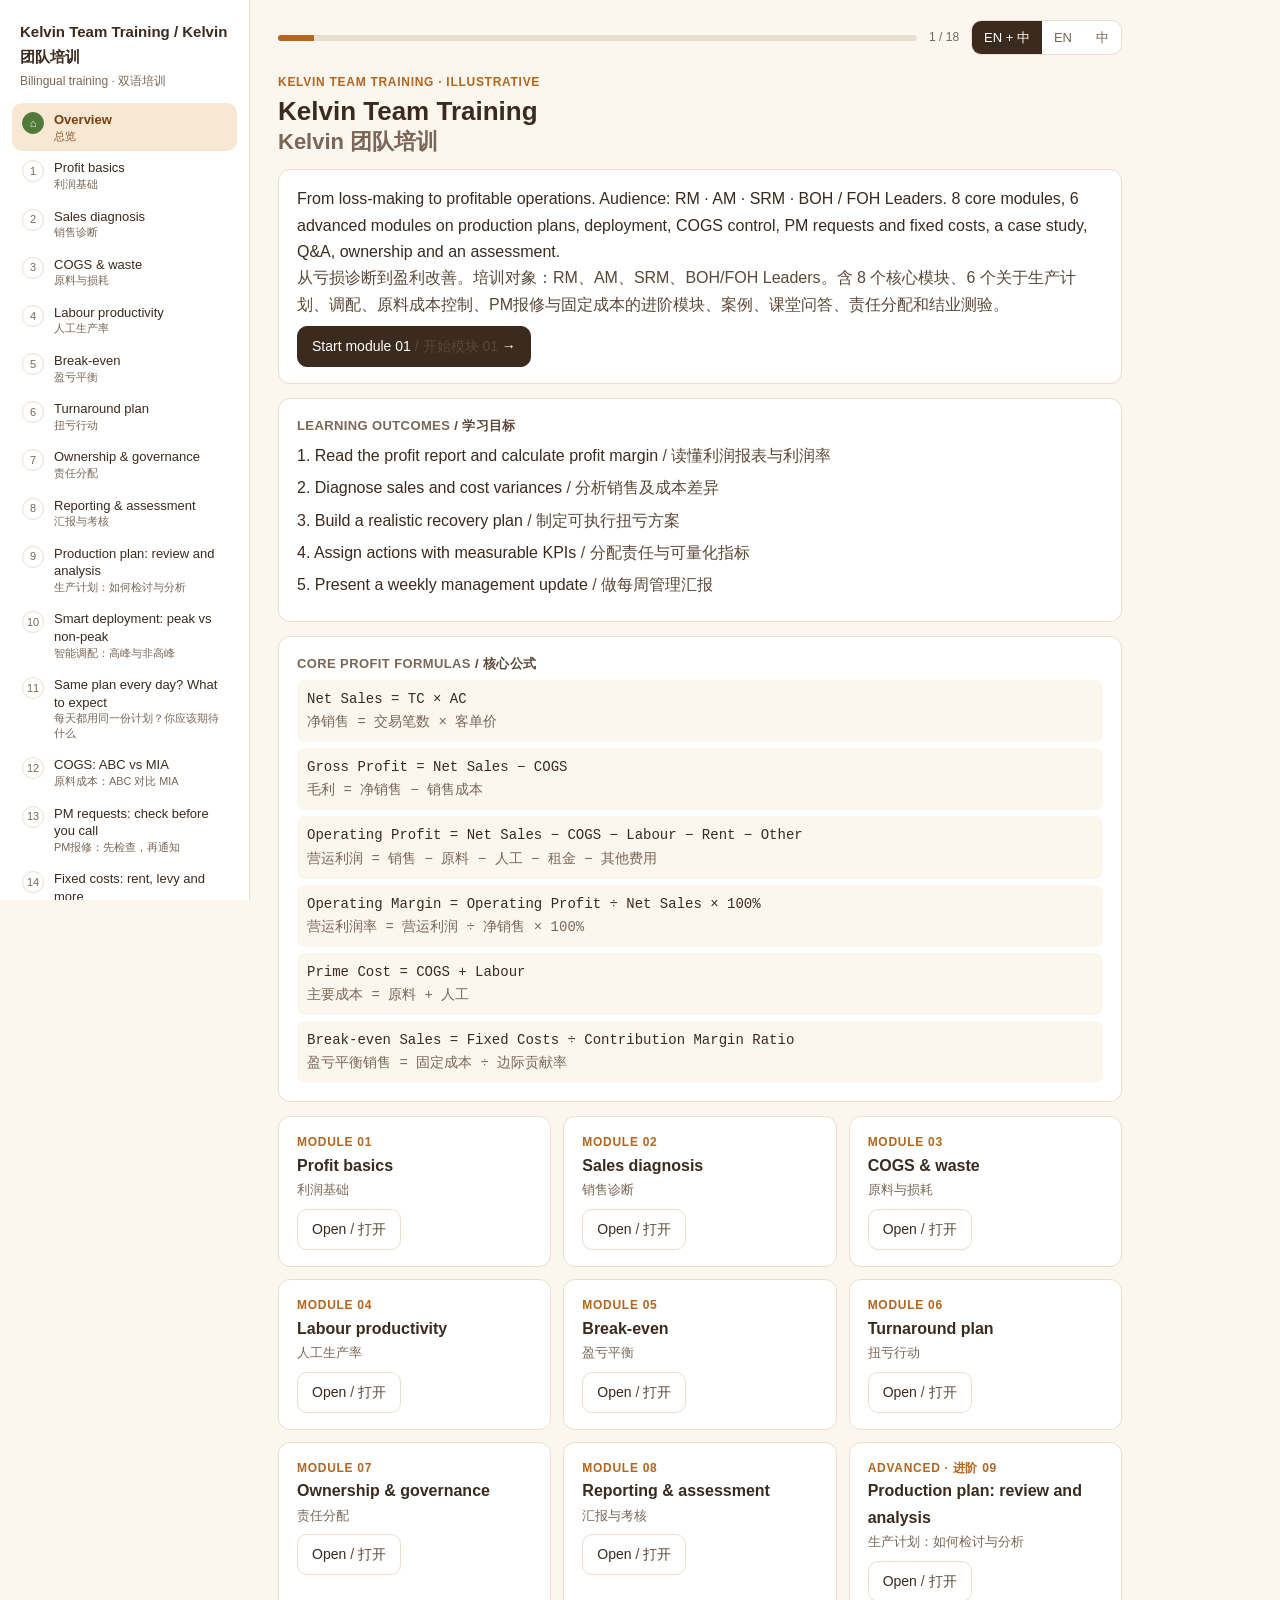
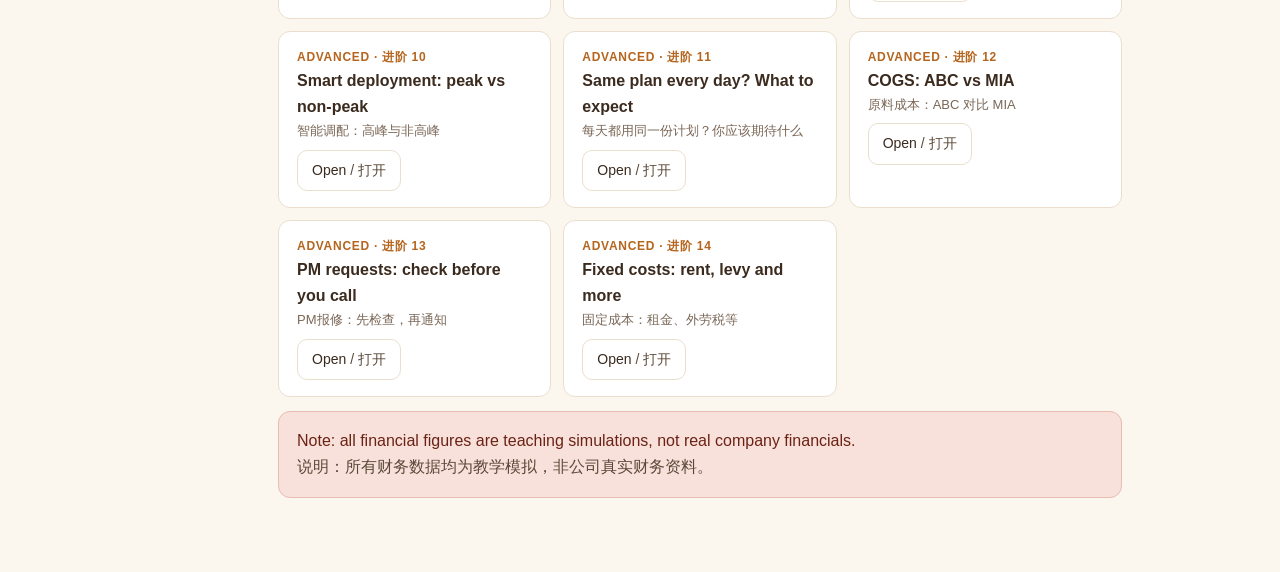
==== commit 7e76436c: "Add module 14 (fixed costs) and a second illustration for every module" ====
--- a/index.html
+++ b/index.html
@@ -87,8 +87,12 @@
 .addnote{background:var(--sky-bg);border-color:#bcd7e8;color:#1d4a66;font-size:13px}
 .hr{display:grid;grid-template-columns:repeat(auto-fill,minmax(92px,1fr));gap:8px}
 .hr label{display:block;font-size:12px;color:var(--mute)}
+.hr6{grid-template-columns:repeat(6,minmax(0,1fr));gap:10px}
+.hr6>div{display:flex;flex-direction:column}
+.hr6 label{flex:1;display:block;line-height:1.3;margin-bottom:4px}
 .hr input,.num{width:100%;border:1px solid var(--line);border-radius:8px;padding:6px 8px;font:inherit;background:#fff;color:var(--ink)}
 @media (max-width:820px){
+ .hr6{grid-template-columns:repeat(3,minmax(0,1fr))}
  .app{grid-template-columns:minmax(0,1fr)}
  aside{position:fixed;left:0;top:0;bottom:0;width:260px;z-index:20;transform:translateX(-105%);transition:transform .2s;box-shadow:0 0 0 100vmax rgba(0,0,0,0)}
  aside.open{transform:none;box-shadow:0 0 0 100vmax rgba(0,0,0,.35)}
@@ -395,7 +399,7 @@
 function x12(){
  var tool='<div class="card" id="cbox"><h3>'+bi('TRY IT: MIA vs ABC variance','动手试试：MIA 与 ABC 的差额')+'</h3>'
  +'<p class="note">'+b('Use one month of your own figures (SGD). Backend adjustment can be negative.','用你门店一个月的数字（新币）。Backend 调整可以是负数。')+'</p>'
- +'<div class="hr" style="margin-top:8px">'
+ +'<div class="hr hr6" style="margin-top:8px">'
  +'<div><label>'+bi('Net sales','净销售')+'</label><input type="number" min="1" id="g1" value="100000"></div>'
  +'<div><label>'+bi('MIA usage cost','MIA 用量成本')+'</label><input type="number" min="0" id="g2" value="43500"></div>'
  +'<div><label>'+bi('Backend adjustment','Backend 调整')+'</label><input type="number" id="g3" value="-500"></div>'
@@ -475,6 +479,147 @@
   else{r.className='res ok';r.innerHTML='<strong>'+bi('Staff can fix it','员工可自己处理')+'</strong> — '+b('Do it safely, use a small purchase with receipt, and note it in the maintenance log.','在安全的前提下处理，小额采购并保留收据，并记在维修记录里。');}
  }
  $('#pbox').addEventListener('change',upd);
+ upd();
+}
+
+/* ---------- extra illustrations (second picture per module) ---------- */
+var ILX={};
+function ttl(s){return T(10,14,s,{a:'start',s:12,w:600});}
+ILX.m1={cap:['Where each $100 of sales goes (example): it adds up to $103','每$100销售的去向（示例）：合计$103，所以亏$3'],f:function(){
+ var d=[['45',180,C.crustL,C.crust,'COGS 原料'],['23',92,C.skyL,C.sky,'Labour 人工'],['23',92,C.leafL,C.leaf,'Rent 租金'],['12',48,'#e3d8c6',C.mute,'Other 其他']],x=40,s=ttl('Sales $100 = 440 px mark  销售$100');
+ d.forEach(function(g,i){s+=R(x,34,g[1],36,g[2],g[3],3)+T(x+g[1]/2,52,g[0],{w:600})+T(x+g[1]/2,84,g[4],{s:11,c:C.mute});x+=g[1];});
+ s+='<line x1="440" y1="26" x2="440" y2="76" stroke="'+C.ink+'" stroke-dasharray="4 3"/>'+R(440,34,12,36,C.redL,C.red,2)+T(446,100,'−3',{w:600,c:C.red})+T(440,22,'$100',{s:11});
+ return SV(112,s,'Costs add to 103 against sales of 100');}};
+ILX.m2={cap:['Sales by daypart (example, total $1,600): find which part to grow','按时段销售（示例，合计$1,600）：找出要加强的时段'],f:function(){
+ var d=[['Morning 早上',400],['Lunch 午餐',500],['Afternoon 下午',300],['Evening 晚上',400]],s=ttl('Sales by daypart 按时段销售');
+ d.forEach(function(r,i){var y=28+i*30;s+=T(10,y+10,r[0],{a:'start',s:12})+R(120,y,r[1]*0.6,20,i===1?C.crust:C.skyL,i===1?'none':C.sky,3)+T(120+r[1]*0.6+8,y+10,'$'+r[1],{a:'start',s:12,w:600});});
+ return SV(156,s,'Lunch is the biggest daypart at 500 dollars');}};
+ILX.m3={cap:['Too little or too much both cost money: aim for the sweet spot','太少太多都亏钱：目标是中间的最佳点'],f:function(){
+ var s=ttl('Total loss $ 总损失');
+ s+='<path d="M40 36 Q240 196 440 36" fill="none" stroke="'+C.crust+'" stroke-width="2.5"/><line x1="40" y1="130" x2="440" y2="130" stroke="'+C.line+'"/>'
+ +'<circle cx="240" cy="116" r="6" fill="'+C.leaf+'"/>'+T(240,92,'Sweet spot 最佳点',{w:600,c:C.leaf})
+ +T(40,148,'Too little: stock-outs 太少：缺货',{a:'start',s:11,c:C.mute})+T(440,148,'Too much: waste 太多：损耗',{a:'end',s:11,c:C.mute})
+ +T(240,166,'Production quantity 生产量 →',{s:11,c:C.mute});
+ return SV(176,s,'Loss curve is lowest in the middle between too little and too much production');}};
+ILX.m4={cap:['Two overlapping shifts: the overlap after the lunch peak is idle time (example)','两个班次重叠：午高峰后的重叠就是空闲人工（示例）'],f:function(){
+ var X=function(h){return 40+(h-8)*35;},s=ttl('Shifts vs demand 班次与需求');
+ s+=R(X(8),34,X(16)-X(8),24,C.skyL,C.sky,3)+T(X(8)+8,46,'Shift A 8–16',{a:'start',s:11})
+ +R(X(12),62,X(20)-X(12),24,C.skyL,C.sky,3)+T(X(12)+8,74,'Shift B 12–20',{a:'start',s:11})
+ +R(X(14),30,X(16)-X(14),60,C.redL,C.red,3)+'<rect x="'+X(14)+'" y="30" width="'+(X(16)-X(14))+'" height="60" fill="none" stroke="'+C.red+'" stroke-dasharray="4 3"/>'
+ +R(X(12),98,X(14)-X(12),14,C.crust,'',2)+R(X(18),98,X(19)-X(18),14,C.crust,'',2)+T(X(8),105,'Peak 高峰',{a:'start',s:11,c:C.mute})
+ +T((X(14)+X(16))/2,22,'Idle 空闲',{s:11,c:C.red,w:600});
+ for(var h=8;h<=20;h+=2)s+=T(X(h),128,h+':00',{s:10,c:C.mute});
+ return SV(142,s,'Shift A and B overlap between 14:00 and 16:00 after the lunch peak');}};
+ILX.m5={cap:['Margin of safety: sales must pass the break-even line (example)','安全边际：销售要越过盈亏平衡线（示例）'],f:function(){
+ var X=function(k){return 40+k*2.5;},s=ttl('Sales $k 销售（千）');
+ s+=R(X(0),40,X(109.4)-X(0),30,C.redL,'',0)+R(X(109.4),40,X(160)-X(109.4),30,C.leafL,'',0)
+ +T(150,55,'Loss zone 亏损区',{c:C.red,w:600})+T(385,55,'Profit zone 盈利区',{c:C.leaf,w:600,s:11})
+ +'<line x1="'+X(109.4)+'" y1="32" x2="'+X(109.4)+'" y2="80" stroke="'+C.ink+'" stroke-width="2"/>'+T(X(109.4),24,'Break-even $109.4k 盈亏平衡',{s:11,w:600})
+ +'<circle cx="'+X(100)+'" cy="55" r="5" fill="'+C.red+'"/>'+T(X(100)-4,98,'Now $100k 现在',{a:'end',s:11})
+ +'<circle cx="'+X(115)+'" cy="55" r="5" fill="'+C.leaf+'"/>'+T(X(115)+4,98,'Target $115k 目标',{a:'start',s:11});
+ return SV(116,s,'Current sales of 100 thousand are below break-even of 109.4 thousand');}};
+ILX.m6={cap:['Pick levers by impact and effort: do the high-impact easy ones first','按影响与难度选杠杆：先做影响大又容易的'],f:function(){
+ var s=ttl('Impact ↑ 影响   Effort → 难度');
+ s+=R(40,26,200,70,C.leafL,C.leaf,0)+R(240,26,200,70,C.skyL,C.sky,0)+R(40,96,200,70,'#efe7d8',C.mute,0)+R(240,96,200,70,C.redL,C.red,0)
+ +T(52,40,'Do first 先做',{a:'start',s:11,w:600,c:C.leaf})+T(252,40,'Plan 规划',{a:'start',s:11,w:600,c:C.sky})+T(52,110,'Quick tidy 顺手做',{a:'start',s:11,w:600,c:C.mute})+T(252,110,'Avoid 暂缓',{a:'start',s:11,w:600,c:C.red})
+ +'<circle cx="140" cy="68" r="5" fill="'+C.leaf+'"/>'+T(150,68,'Waste control 损耗',{a:'start',s:11})
+ +'<circle cx="270" cy="68" r="5" fill="'+C.sky+'"/>'+T(280,68,'Bundles 套餐',{a:'start',s:11})
+ +'<circle cx="70" cy="138" r="5" fill="'+C.mute+'"/>'+T(80,138,'Display tidy 陈列',{a:'start',s:11})
+ +'<circle cx="270" cy="138" r="5" fill="'+C.red+'"/>'+T(280,138,'Renovation 装修',{a:'start',s:11});
+ return SV(180,s,'Impact versus effort grid with four example levers');}};
+ILX.m7={cap:['Escalate when it is not solved: each level has a time limit','没解决就往上报：每一级都有时间限制'],f:function(){
+ var d=[['Lead 组长','Same day 当天'],['RM','48 hours 48小时'],['SRM','Weekly 每周'],['VPO','Monthly 每月']],s=ttl('Escalation ladder 升级阶梯');
+ d.forEach(function(g,i){var x=40+i*105,h=36+i*28,y=150-h;s+=R(x,y,98,h,[C.leafL,C.skyL,C.crustL,'#efe7d8'][i],[C.leaf,C.sky,C.crust,C.mute][i],3)+T(x+49,y+16,g[0],{w:600})+T(x+49,166,g[1],{s:11,c:C.mute});});
+ return SV(180,s,'Four step ladder from team lead to VPO with time limits');}};
+ILX.m8={cap:['A variance bridge: explain the gap between budget and actual (example, $k)','差异桥：解释预算与实际之间的差距（示例，千元）'],f:function(){
+ var st=[['Budget','预算',5,'t'],['Sales','销售',-2,'d'],['COGS','原料',-1,'d'],['Labour','人工',1,'d'],['Actual','实际',3,'t']],Y=function(v){return 120-v*14;},s=ttl('Profit bridge 利润桥'),run=0;
+ s+='<line x1="20" y1="'+Y(0)+'" x2="470" y2="'+Y(0)+'" stroke="'+C.mute+'"/>';
+ st.forEach(function(g,i){var x=30+i*88,a,bb,col;
+  if(g[3]==='t'){a=0;bb=g[2];run=g[2];col=C.sky;}else{a=run;bb=run+g[2];run=bb;col=g[2]>=0?C.leaf:C.red;}
+  var y1=Y(Math.max(a,bb)),y2=Y(Math.min(a,bb));
+  s+=R(x,y1,60,Math.max(2,y2-y1),col,'',3)+T(x+30,y1-9,(g[3]==='d'?(g[2]>0?'+':'−'):'')+Math.abs(g[2]),{w:600,s:12})+T(x+30,Y(0)+14,g[0],{s:11})+T(x+30,Y(0)+28,g[1],{s:11,c:C.mute});});
+ return SV(168,s,'Budget profit 5 minus sales 2 minus COGS 1 plus labour 1 equals actual profit 3');}};
+ILX.m9={cap:['The daily review loop: plan, bake, sell, record, compare, adjust','每日检讨循环：计划、烘焙、销售、记录、对比、调整'],f:function(){
+ var d=[['Plan','计划'],['Bake','烘焙'],['Sell','销售'],['Record','记录'],['Compare','对比'],['Adjust','调整']],s=ttl('Daily loop 每日循环'),i,x;
+ for(i=0;i<6;i++){x=6+i*80;s+=R(x,28,66,46,i%2?C.skyL:C.crustL,i%2?C.sky:C.crust,6)+T(x+33,44,d[i][0],{w:600,s:12})+T(x+33,62,d[i][1],{s:11,c:C.mute});if(i<5)s+=arrow(x+68,51,x+78,51);}
+ s+='<path d="M439 76 C439 108 39 108 39 78" fill="none" stroke="'+C.mute+'" stroke-dasharray="4 4"/>'+arrow(39,92,39,78)+T(240,120,'Next day uses what you learned 明天用今天学到的',{s:11,c:C.mute});
+ return SV(134,s,'Six step daily loop that returns to planning');}};
+ILX.m10={cap:['Bake waves land before the peak starts, not during it (example)','烘焙批次要在高峰开始前完成，而不是高峰中才开始（示例）'],f:function(){
+ var s=ttl('Customers per hour 每小时客流'),base=120,sc=2.6;
+ DEF10.forEach(function(v,i){var x=28+i*37,pk=(i===3||i===4||i===9);s+=R(x,base-v*sc,30,v*sc,pk?C.crust:C.skyL,pk?'none':C.sky,3)+T(x+15,base+12,pad(8+i),{s:10,c:C.mute});});
+ [2,8].forEach(function(i){var x=28+i*37+15;s+='<polygon points="'+(x-7)+',160 '+(x+7)+',160 '+x+',148" fill="'+C.leaf+'"/>';});
+ s+=T(28,180,'▲ Bake wave 烘焙批次',{a:'start',s:11,c:C.leaf,w:600})+T(250,180,'■ Peak hour 高峰小时',{a:'start',s:11,c:C.crust,w:600});
+ return SV(192,s,'Bake wave markers sit one hour before each peak hour');}};
+ILX.m11={cap:['Plan quantity follows a demand index by day type (example)','计划量按日型需求指数调整（示例）'],f:function(){
+ var d=[['Mon–Thu','周一至四',100],['Fri','周五',115],['Sat','周六',130],['Sun','周日',120],['PH eve','假期前夕',140],['PH','公共假期',90],['Rain','雨天',75]],s=ttl('Demand index (weekday = 100) 需求指数');
+ d.forEach(function(g,i){var x=13+i*66;s+='<rect x="'+x+'" y="26" width="58" height="76" rx="6" fill="'+C.crust+'" opacity="'+(0.12+(g[2]-70)/110)+'"/>'+R(x,26,58,76,'none',C.crust,6)+T(x+29,48,g[2],{w:600,s:16})+T(x+29,70,g[0],{s:11})+T(x+29,86,g[1],{s:10,c:C.mute});});
+ s+=T(240,122,'Plan quantity = base quantity × index ÷ 100  计划量 = 基准量 × 指数 ÷ 100',{s:11,c:C.mute});
+ return SV(136,s,'Seven day types with demand index from 75 to 140');}};
+ILX.m12={cap:['The reports only see recorded use: unrecorded bins and staff meals hide in the gap','报表只看得到有记录的用量：没记录的丢弃和员工餐就藏在差额里'],f:function(){
+ var s=ttl('Food cost: what the reports can and cannot see 报表看得见与看不见的');
+ s+=R(40,30,340,36,C.skyL,C.sky,3)+T(210,48,'Recorded and counted 有记录并盘点',{s:12,w:600})
+ +R(380,30,30,36,C.redL,C.red,3)+R(410,30,30,36,C.redL,C.red,3)
+ +'<line x1="395" y1="66" x2="395" y2="86" stroke="'+C.mute+'"/>'+T(410,95,'Binned, no record 丢弃无记录',{a:'end',s:11,c:C.red})
+ +'<line x1="425" y1="66" x2="425" y2="108" stroke="'+C.mute+'"/>'+T(440,117,'Staff meal, no record 员工餐无记录',{a:'end',s:11,c:C.red});
+ return SV(132,s,'Unrecorded discards and staff meals are not visible in the report');}};
+ILX.m13={cap:['Three zones: staff can fix, report first, or call PM','三个区：员工自己处理、先上报、叫PM'],f:function(){
+ var cols=[['Staff can fix 员工处理',C.leafL,C.leaf,[['Change a bulb','换灯泡'],['Tighten a screw','拧紧螺丝'],['Wipe and reset','擦拭重置']]],['Report first 先上报',C.crustL,C.crust,[['Under warranty','保修期内'],['Landlord area','业主区域']]],['Call PM 叫PM',C.redL,C.red,[['Wiring','电线'],['Gas smell','煤气味'],['Water leak','漏水']]]],s='';
+ cols.forEach(function(c,i){var x=24+i*146;s+=R(x,10,136,32,c[1],c[2],6)+T(x+68,26,c[0],{w:600,s:12});c[3].forEach(function(it,j){var y=64+j*32;s+=T(x+68,y,it[0],{s:11})+T(x+68,y+14,it[1],{s:11,c:C.mute});});});
+ return SV(166,s,'Three columns: staff fix, report first, call PM');}};
+ILX.m14={cap:['Fixed costs keep the same dollars; variable costs move with sales','固定成本金额不变；变动成本随销售变化'],f:function(){
+ var F=[['Rent (base) 底租'],['Levy 外劳税'],['Lease 设备租赁'],['Depreciation 折旧'],['Fixed salary 固定薪水']],V=[['COGS 原料'],['Card commission 刷卡费'],['Bonus 花红'],['Promotion 促销']],s='';
+ s+=R(20,10,210,32,C.skyL,C.sky,6)+T(125,26,'Fixed: same $ each month 固定',{w:600,s:12})+R(250,10,210,32,C.crustL,C.crust,6)+T(355,26,'Variable: moves with sales 变动',{w:600,s:12});
+ F.forEach(function(g,i){s+=R(20,52+i*26,210,22,'none',C.line,4)+T(32,63+i*26,g[0],{a:'start',s:12});});
+ V.forEach(function(g,i){s+=R(250,52+i*26,210,22,'none',C.line,4)+T(262,63+i*26,g[0],{a:'start',s:12});});
+ return SV(190,s,'Five fixed cost lines and four variable cost lines');}};
+ILL.m14=function(){
+ var s='',P=[[20,'Slow month: sales $80k 淡月',80],[270,'Busy month: sales $120k 旺月',120]];
+ P.forEach(function(p){var x=p[0],w=190,r=20/p[2]*w,l=4/p[2]*w;
+  s+=T(x,16,p[1],{a:'start',s:12,w:600})+R(x,28,w,40,'#efe7d8',C.line,3)+R(x,28,r,40,C.crust,'',3)+R(x+r,28,l,40,C.sky,'',3)
+  +T(x,86,'Rent $20k = '+(Math.round(2000/p[2]*10)/10)+'%',{a:'start',s:12,c:C.crust,w:600})+T(x,104,'Levy $4k = '+(Math.round(400/p[2]*10)/10)+'%',{a:'start',s:12,c:C.sky,w:600});});
+ s+=arrow(214,48,262,48)+T(238,40,'+50%',{s:11,c:C.mute})+T(240,134,'Same dollars, lower percentage 金额不变，占比下降',{s:12,c:C.mute});
+ return SV(148,s,'Rent and levy dollars stay the same while their share of sales falls from busy to slow month');};
+
+/* M14 extras */
+function x14(){
+ var tool='<div class="card" id="fbox"><h3>'+bi('TRY IT: fixed cost and break-even','动手试试：固定成本与盈亏平衡')+'</h3>'
+ +'<p class="note">'+b('Monthly figures in SGD. Example values match the break-even module.','月度数字（新币）。示例数值与「盈亏平衡」模块一致。')+'</p>'
+ +'<div class="hr hr6" style="margin-top:8px">'
+ +'<div><label>'+bi('Net sales','净销售')+'</label><input type="number" min="1" id="f1" value="100000"></div>'
+ +'<div><label>'+bi('Rent','租金')+'</label><input type="number" min="0" id="f2" value="15000"></div>'
+ +'<div><label>'+bi('Levy','外劳税')+'</label><input type="number" min="0" id="f3" value="3000"></div>'
+ +'<div><label>'+bi('Fixed salary','固定薪水')+'</label><input type="number" min="0" id="f4" value="12000"></div>'
+ +'<div><label>'+bi('Lease and depreciation','租赁与折旧')+'</label><input type="number" min="0" id="f5" value="5000"></div>'
+ +'<div><label>'+bi('Variable cost %','变动成本率 %')+'</label><input type="number" min="0" max="99" step="0.5" id="f6" value="68"></div></div>'
+ +'<div class="row"><button class="btn ghost" id="freset">'+bi('Reset to example','恢复示例')+'</button></div>'
+ +'<div class="err" id="fe">'+bi('Enter numbers (net sales above 0, costs 0 or more, variable cost % from 0 to 99).','请输入数字（净销售须大于0，成本须大于或等于0，变动成本率0至99）。')+'</div>'
+ +'<div class="kpi"><div><span class="note">'+bi('Total fixed cost','固定成本合计')+'</span><b id="fk1"></b></div><div><span class="note">'+bi('Fixed % of sales','固定成本占销售')+'</span><b id="fk2"></b></div><div><span class="note">'+bi('Break-even sales','盈亏平衡销售')+'</span><b id="fk3"></b></div><div><span class="note">'+bi('Sales vs break-even','销售对比盈亏平衡')+'</span><b id="fk4"></b></div></div>'
+ +'<p class="note" id="fd"></p></div>';
+ var ct=tbl([bi('Fixed cost','固定成本'),bi('Can the store change it?','门店能改吗？'),bi('What the store can do','门店能做什么')],[
+  [b('<strong>Rent</strong>','<strong>租金</strong>'),b('No. It follows the lease. Some leases add a percentage of sales above a breakpoint.','不能。按租约。有些租约在销售超过门槛后另加百分比。'),b('Grow sales so rent is a smaller share. Know your breakpoint.','提高销售，让租金占比变小。知道自己的门槛。')],
+  [b('<strong>Levy</strong>','<strong>外劳税</strong>'),b('No. It depends on work permit and S Pass heads, and is charged at one designated store.','不能。按工作准证和 S Pass 人数，由指定的一间店收取。'),b('Understand why it sits where it does; do not read it as that store being weak.','了解它为什么在那里，别误以为那间店表现差。')],
+  [b('<strong>Fixed salary</strong>','<strong>固定薪水</strong>'),b('Not in the short term.','短期内不能。'),b('Use the roster well: remove idle overlap and OT, keep service coverage.','排班要好：减少空闲重叠与加班，同时保持服务人手。')],
+  [b('<strong>Lease and depreciation</strong>','<strong>设备租赁与折旧</strong>'),b('No. Set when the equipment was bought or leased.','不能。在设备购买或租赁时已定。'),b('Keep equipment busy and well kept so it earns its cost.','让设备被充分使用并保养好，才对得起它的成本。')]]);
+ return tool
+ +'<div class="card"><h3>'+bi('WHAT YOU CAN AND CANNOT CONTROL','能控制与不能控制的')+'</h3>'+ct+'</div>'
+ +'<div class="card warn"><p>'+b('Judge a store on the lines it controls (waste, labour hours, sales). A high fixed cost percentage in a slow month is mostly a sales story, not a spending story.','评价门店要看它能控制的项目（损耗、人工时数、销售）。淡月固定成本占比高，多半是销售问题，不是乱花钱。')+'</p></div>';
+}
+function bind14(){
+ function upd(){
+  var ids=['f1','f2','f3','f4','f5','f6'],v=[],bad=false,i,raw;
+  for(i=0;i<6;i++){raw=$('#'+ids[i]).value.trim();if(raw===''||isNaN(+raw))bad=true;v.push(+raw);}
+  if(bad||v[0]<=0||v[1]<0||v[2]<0||v[3]<0||v[4]<0||v[5]<0||v[5]>99){$('#fe').style.display='block';return;}
+  $('#fe').style.display='none';
+  var fx=v[1]+v[2]+v[3]+v[4],be=fx/(1-v[5]/100),gap=v[0]-be;
+  $('#fk1').textContent='$'+fmt(fx);
+  $('#fk2').textContent=(Math.round(fx/v[0]*1000)/10)+'%';
+  $('#fk3').textContent='$'+fmt(be);
+  var k4=$('#fk4');k4.textContent=(gap>=0?'+$':'−$')+fmt(Math.abs(gap));k4.className=gap>=0?'pos':'neg';
+  var up=fx/(v[0]*1.1)*100;
+  $('#fd').textContent=(gap>=0?'Above break-even. 高于盈亏平衡。':'Below break-even: sales must rise or fixed cost must fall. 低于盈亏平衡：要提高销售或降低固定成本。')+' If sales rise 10%, fixed cost falls to '+(Math.round(up*10)/10)+'% of sales. 销售增加10%，固定成本占比降至'+(Math.round(up*10)/10)+'%。';
+ }
+ $('#fbox').addEventListener('input',upd);
+ $('#freset').addEventListener('click',function(){var d=[100000,15000,3000,12000,5000,68];for(var i=0;i<6;i++)$('#f'+(i+1)).value=d[i];upd();});
  upd();
 }
 
@@ -518,7 +663,15 @@
  a:['Check first. If it is a plain bulb, with no sign of danger and no wiring problem, staff can replace it safely with the right type. If there is flickering, a burning smell, tripping or damaged wiring, stop and call PM.','先检查。如果只是普通灯泡、没有危险迹象、也不是线路问题，员工可用正确规格的灯泡安全更换。若灯闪烁、有焦味、跳闸或电线破损，就停下来叫PM。'],
  ap:['For the last month of PM requests, mark each one: staff could have fixed it, or PM was needed. Share the pattern with your team and agree what staff may fix and what must go to PM.','把上个月的PM报修逐项标记：员工本可自己处理，还是确实需要PM。与团队分享结果，并共同确定哪些员工可以处理、哪些必须交给PM。'],
  pr:['Write one recent PM request, whether staff could have fixed it, the check you would do first, the safety condition, the owner and the date you will review it.','写出最近一项PM报修，员工是否可处理，你会先做什么检查，安全条件，负责人，以及何时复查。'],
- cap:['Check four questions before calling PM','叫PM之前先问四个问题'],x:x13,bind:bind13}
+ cap:['Check four questions before calling PM','叫PM之前先问四个问题'],x:x13,bind:bind13},
+{k:'m14',adv:1,en:'Fixed costs: rent, levy and more',zh:'固定成本：租金、外劳税等',
+ c:['Fixed costs, such as rent, levy, equipment lease, depreciation and fixed salary, stay at the same dollar amount whatever the sales. A store cannot change them in the short term, but it can understand them and plan around them. The only way to make them a smaller share of sales is to grow sales.','固定成本，例如租金、外劳税、设备租赁、折旧和固定薪水，不管销售多少，金额都不变。门店短期内改不了，但可以看懂并围绕它规划。要让它占销售的比例变小，只有提高销售。'],
+ e:['Illustrative: rent $20k and levy $4k. At sales $80k they are 25% and 5%. At sales $120k they are 16.7% and 3.3%. The dollars did not change.','示例：租金$20k、外劳税$4k。销售$80k时占25%和5%；销售$120k时占16.7%和3.3%。金额没有变。'],
+ q:['Rent is the same every month, yet the rent % changes. Why?','租金每个月都一样，为什么租金占比会变？'],
+ a:['Because the percentage is rent divided by sales. When sales go up the percentage goes down, and when sales go down the percentage goes up.','因为占比 = 租金 ÷ 销售。销售上升，占比下降；销售下降，占比上升。'],
+ ap:['List your store fixed costs and work out each as a % of sales for the last 3 months. Then note what share of your own results comes from sales, and what comes from the lines you control.','列出本店的固定成本，算出最近3个月各占销售的百分比。再看看你的结果有多少来自销售，有多少来自你能控制的项目。'],
+ pr:['Write your store fixed cost total, its % of sales, the break-even sales, and one action to lift sales or use staff hours better. Add an owner and a deadline.','写出本店固定成本合计、占销售的百分比、盈亏平衡销售，以及一项提高销售或更好运用人工时数的行动，并写上负责人和期限。'],
+ cap:['Illustrative: the same rent and levy dollars at two sales levels','示例：同样的租金和外劳税金额，在两个销售水平下的占比'],x:x14,bind:bind14}
 ];
 
 /* ---------- content ---------- */
@@ -607,7 +760,7 @@
  var F=[['Net Sales = TC × AC','净销售 = 交易笔数 × 客单价'],['Gross Profit = Net Sales − COGS','毛利 = 净销售 − 销售成本'],['Operating Profit = Net Sales − COGS − Labour − Rent − Other','营运利润 = 销售 − 原料 − 人工 − 租金 − 其他费用'],['Operating Margin = Operating Profit ÷ Net Sales × 100%','营运利润率 = 营运利润 ÷ 净销售 × 100%'],['Prime Cost = COGS + Labour','主要成本 = 原料 + 人工'],['Break-even Sales = Fixed Costs ÷ Contribution Margin Ratio','盈亏平衡销售 = 固定成本 ÷ 边际贡献率']];
  var O=[['Read the profit report and calculate profit margin','读懂利润报表与利润率'],['Diagnose sales and cost variances','分析销售及成本差异'],['Build a realistic recovery plan','制定可执行扭亏方案'],['Assign actions with measurable KPIs','分配责任与可量化指标'],['Present a weekly management update','做每周管理汇报']];
  var h='<p class="eyebrow">KELVIN TEAM TRAINING · ILLUSTRATIVE</p><h2 class="title">Kelvin Team Training<br><span class="zh">Kelvin 团队培训</span></h2>'
- +'<div class="card"><p>'+b('From loss-making to profitable operations. Audience: RM · AM · SRM · BOH / FOH Leaders. 8 core modules, 5 advanced modules on production plans, deployment, COGS control and PM requests, a case study, Q&A, ownership and an assessment.','从亏损诊断到盈利改善。培训对象：RM、AM、SRM、BOH/FOH Leaders。含 8 个核心模块、5 个关于生产计划、调配、原料成本控制与PM报修的进阶模块、案例、课堂问答、责任分配和结业测验。')+'</p><div class="row"><button class="btn" data-go="m1">'+bi('Start module 01','开始模块 01')+' →</button></div></div>'
+ +'<div class="card"><p>'+b('From loss-making to profitable operations. Audience: RM · AM · SRM · BOH / FOH Leaders. 8 core modules, 6 advanced modules on production plans, deployment, COGS control, PM requests and fixed costs, a case study, Q&A, ownership and an assessment.','从亏损诊断到盈利改善。培训对象：RM、AM、SRM、BOH/FOH Leaders。含 8 个核心模块、6 个关于生产计划、调配、原料成本控制、PM报修与固定成本的进阶模块、案例、课堂问答、责任分配和结业测验。')+'</p><div class="row"><button class="btn" data-go="m1">'+bi('Start module 01','开始模块 01')+' →</button></div></div>'
  +'<div class="card"><h3>'+bi('LEARNING OUTCOMES','学习目标')+'</h3>'+O.map(function(o,i){return '<p style="margin:6px 0">'+(i+1)+'. '+bi(o[0],o[1])+'</p>';}).join('')+'</div>'
  +'<div class="card"><h3>'+bi('CORE PROFIT FORMULAS','核心公式')+'</h3>'+F.map(function(f){return '<span class="f">'+f[0]+'<br><span style="color:var(--mute)">'+f[1]+'</span></span>';}).join('')+'</div>'
  +'<div class="grid">'+M.map(function(m,i){return '<div class="card"><p class="eyebrow">'+eb(m,i)+'</p><p style="font-weight:600">'+m.en+'</p><p class="note">'+m.zh+'</p><div class="row"><button class="btn ghost" data-go="'+m.k+'">'+bi('Open','打开')+'</button></div></div>';}).join('')+'</div>'
@@ -618,6 +771,7 @@
  var h='<p class="eyebrow">'+eb(m,i)+'</p><h2 class="title">'+m.en+' <br><span class="zh">'+m.zh+'</span></h2>'
  +(m.adv?ADVNOTE:'')+'<div class="card ill">'+ILL[m.k]()+'<p class="cap">'+bi(m.cap[0],m.cap[1])+'</p></div>'
  +'<div class="card"><h3>'+bi('LEARNING','学习重点 / 核心概念')+'</h3><p>'+b(m.c[0],m.c[1])+'</p></div>'
+ +(ILX[m.k]?'<div class="card ill">'+ILX[m.k].f()+'<p class="cap">'+bi(ILX[m.k].cap[0],ILX[m.k].cap[1])+'</p></div>':'')
  +'<div class="card ex"><h3>'+bi('WORKED EXAMPLE','计算例子')+'</h3><p class="big">'+b(m.e[0],m.e[1])+'</p></div>'
  +(m.x?m.x():'')+'<div class="card"><h3>'+bi('CLASS Q&A','课堂问答')+'</h3><p><strong>Q.</strong> '+b(m.q[0],m.q[1])+'</p><div class="row"><button class="btn ghost" data-rev="1">'+bi('Think first, then reveal','先想一想，再看答案')+'</button></div><div class="ans"><strong>A.</strong> '+b(m.a[0],m.a[1])+'</div></div>'
  +'<div class="card"><h3>'+bi('MANAGER APPLICATION','门店应用')+'</h3><p>'+b((m.ap||APPLY)[0],(m.ap||APPLY)[1])+'</p></div>'
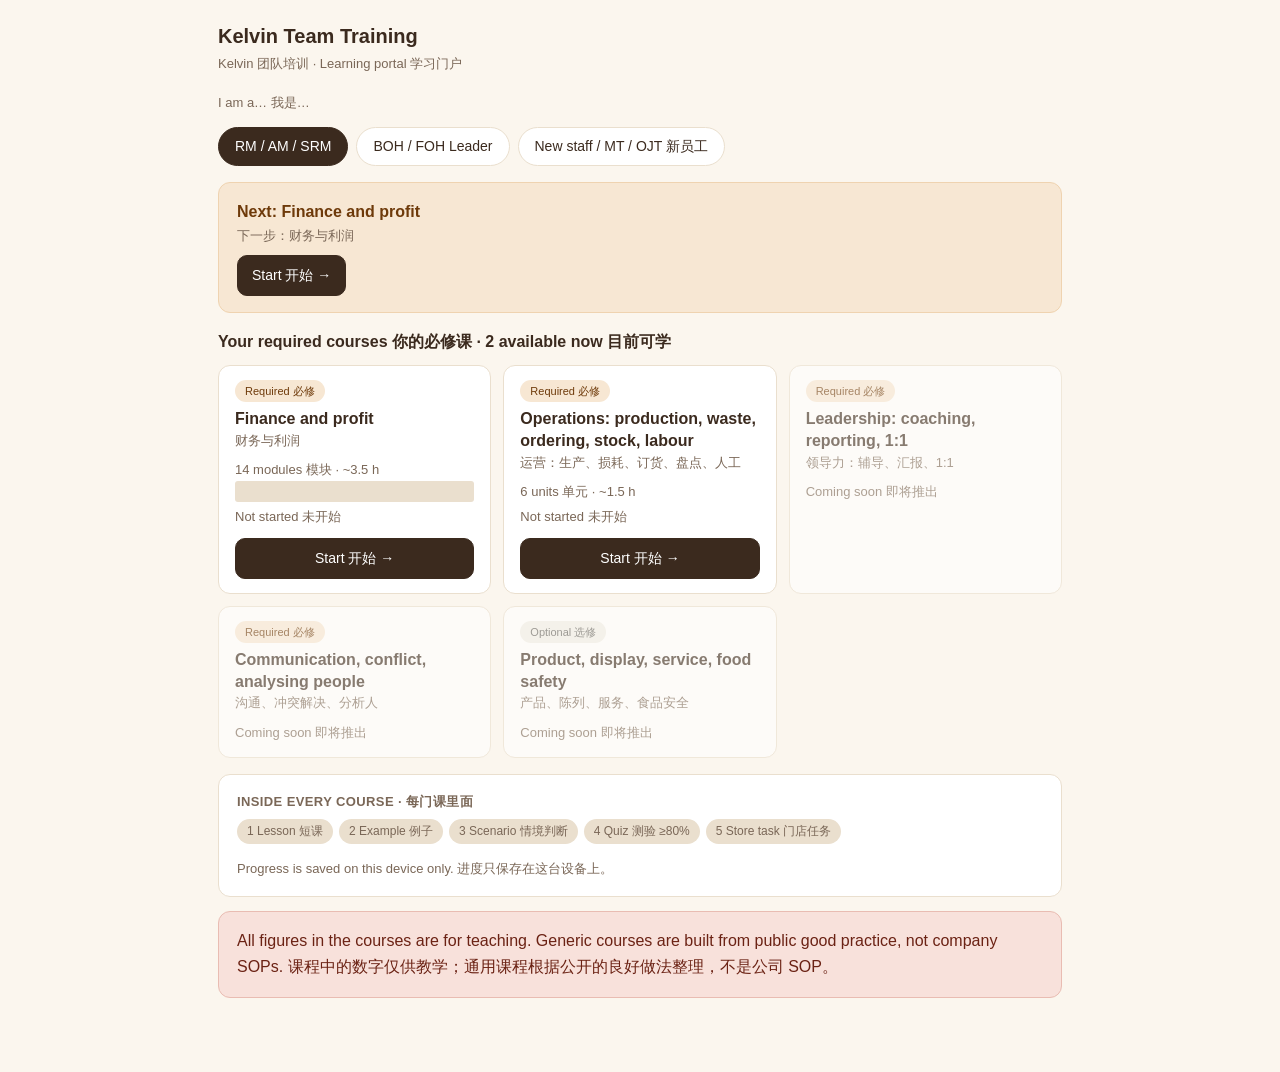
==== commit 9ca8554e: "Portal home replaces root page; finance lives in finance/ Co-Authored-By: Claude Sonnet 5.5 <noreply" ====
--- a/index.html
+++ b/index.html
@@ -3,890 +3,80 @@
 <head>
 <meta charset="utf-8">
 <meta name="viewport" content="width=device-width, initial-scale=1">
-<title>Kelvin Team Training — Bilingual Learning 双语培训</title>
+<title>Kelvin Team Training — Learning Portal 学习门户</title>
+<link rel="stylesheet" href="shared/style.css">
 <style>
-:root{--bg:#fbf6ee;--card:#fff;--ink:#3b2a1e;--mute:#7a6757;--line:#eadfce;--crust:#b5651d;--crust-bg:#f7e7d3;--leaf:#4f7a3a;--leaf-bg:#e6f0dc;--red:#a8341f;--red-bg:#f8e1db;--sky:#2c6a8f;--sky-bg:#dcebf4;--r:12px}
-*{box-sizing:border-box}
-html,body{margin:0}
-body{background:var(--bg);color:var(--ink);font-family:-apple-system,BlinkMacSystemFont,"Segoe UI","PingFang SC","Hiragino Sans GB","Microsoft YaHei","Noto Sans CJK SC",sans-serif;line-height:1.65;font-size:16px}
-.app{display:grid;grid-template-columns:250px minmax(0,1fr);min-height:100vh}
-aside{background:var(--card);border-right:1px solid var(--line);padding:16px 12px;position:sticky;top:0;height:100vh;overflow:auto}
-aside h1{font-size:15px;margin:4px 8px 2px;font-weight:600}
-aside .sub{font-size:12px;color:var(--mute);margin:0 8px 12px}
-.nv{display:flex;gap:10px;align-items:flex-start;width:100%;text-align:left;border:0;background:none;padding:8px 10px;border-radius:10px;cursor:pointer;color:var(--ink);font:inherit;font-size:13px;line-height:1.35}
-.nv:hover{background:var(--bg)}
-.nv.on{background:var(--crust-bg);color:#7a3f0c;font-weight:600}
-.nv .n{flex:0 0 22px;height:22px;border-radius:50%;border:1px solid var(--line);font-size:11px;display:flex;align-items:center;justify-content:center;color:var(--mute);margin-top:1px}
-.nv.done .n{background:var(--leaf);border-color:var(--leaf);color:#fff}
-.nv .t small{display:block;color:var(--mute);font-weight:400}
-.nv.on .t small{color:#8a5a2c}
-main{padding:20px 28px 60px;max-width:900px;width:100%;min-width:0}
-.top{display:flex;gap:12px;align-items:center;margin-bottom:18px;flex-wrap:wrap}
-.bar{flex:1;min-width:120px;height:6px;border-radius:3px;background:var(--line);overflow:hidden}
-.bar i{display:block;height:100%;background:var(--crust);width:0;transition:width .3s}
-.pc{font-size:12px;color:var(--mute)}
-.seg{display:flex;border:1px solid var(--line);border-radius:10px;overflow:hidden;background:var(--card)}
-.seg button{border:0;background:none;padding:6px 12px;font:inherit;font-size:13px;cursor:pointer;color:var(--mute)}
-.seg button.on{background:var(--ink);color:#fff}
-.menu{display:none;border:1px solid var(--line);background:var(--card);border-radius:10px;padding:6px 12px;font:inherit;cursor:pointer}
-.eyebrow{font-size:12px;letter-spacing:.06em;color:var(--crust);font-weight:600;margin:0}
-h2.title{font-size:26px;line-height:1.25;margin:2px 0 14px;font-weight:700}
-h2.title .zh{font-size:22px;color:var(--mute);font-weight:600}
-.card{background:var(--card);border:1px solid var(--line);border-radius:var(--r);padding:16px 18px;margin:0 0 14px}
-.card h3{margin:0 0 6px;font-size:13px;letter-spacing:.03em;color:var(--mute);font-weight:600}
-.card p{margin:0}
-.card .zh{color:#5b4838}
-.en,.zh{display:block}
-.en,.zh{display:block}
-body.lang-en .zh{display:none}
-body.lang-zh .en{display:none}
-.inl .en,.inl .zh{display:inline}
-.inl .en+.zh::before{content:" / "}
-.lang-en .inl .en+.zh::before,.lang-zh .inl .en+.zh::before{content:""}
-.ill{padding:10px 12px}
-.ill svg{width:100%;height:auto;display:block}
-.ill .cap{font-size:12px;color:var(--mute);margin-top:4px}
-.ex{background:var(--crust-bg);border-color:#efd3b0}
-.ex .big{font-size:18px;font-weight:600;color:#6e3a0a}
-.btn{border:1px solid var(--ink);background:var(--ink);color:#fff;border-radius:10px;padding:8px 14px;font:inherit;font-size:14px;cursor:pointer}
-.btn.ghost{background:none;color:var(--ink);border-color:var(--line)}
-.btn:hover{opacity:.9}
-.ans{display:none;margin-top:10px;background:var(--leaf-bg);border-radius:10px;padding:10px 14px;color:#2f4f20}
-.ans.show{display:block}
-.nav{display:flex;justify-content:space-between;gap:10px;margin-top:18px}
-.grid{display:grid;grid-template-columns:repeat(auto-fit,minmax(240px,1fr));gap:12px}
-.grid .card{margin:0}
-.f{font-family:ui-monospace,Menlo,Consolas,monospace;font-size:14px;background:var(--bg);border-radius:8px;padding:8px 10px;margin:6px 0 2px;display:block}
-.warn{background:var(--red-bg);border-color:#e9bcb2;color:#6b2214}
-.note{font-size:13px;color:var(--mute)}
-table{width:100%;border-collapse:collapse;font-size:14px}
-th,td{border-bottom:1px solid var(--line);padding:8px 8px;text-align:left;vertical-align:top}
-th{font-size:12px;color:var(--mute);font-weight:600}
-td.r,th.r{text-align:right;font-variant-numeric:tabular-nums}
-.sl{display:grid;grid-template-columns:150px 1fr 90px;gap:10px;align-items:center;margin:8px 0;font-size:14px}
-.sl input{width:100%;accent-color:var(--crust)}
-.sl output{text-align:right;font-weight:600;font-variant-numeric:tabular-nums}
-.kpi{display:grid;grid-template-columns:repeat(auto-fit,minmax(140px,1fr));gap:10px;margin:10px 0}
-.kpi div{background:var(--bg);border-radius:10px;padding:10px 12px}
-.kpi b{display:block;font-size:22px;font-variant-numeric:tabular-nums}
-.pos{color:var(--leaf)}.neg{color:var(--red)}
-.tl{display:grid;grid-template-columns:repeat(auto-fit,minmax(230px,1fr));gap:12px}
-.tl .card{border-top:4px solid var(--crust);margin:0}
-.tl .card:nth-child(2){border-top-color:var(--sky)}.tl .card:nth-child(3){border-top-color:var(--leaf)}
-.q{border:1px solid var(--line);border-radius:var(--r);padding:14px 16px;margin:0 0 12px;background:var(--card)}
-.q input[type=text],.q textarea,.ws input{width:100%;border:1px solid var(--line);border-radius:8px;padding:8px 10px;font:inherit;font-size:15px;background:#fff;color:var(--ink)}
-.row{display:flex;gap:8px;align-items:center;margin-top:8px;flex-wrap:wrap}
-.q input[type=text]{max-width:200px}
-.err{color:var(--red);font-size:13px;margin-top:6px;display:none}
-.res{margin-top:8px;font-size:14px;display:none;border-radius:8px;padding:8px 12px}
-.res.ok{display:block;background:var(--leaf-bg);color:#2f4f20}
-.res.no{display:block;background:var(--red-bg);color:#6b2214}
-.ws label{display:block;font-size:13px;color:var(--mute);margin:8px 0 2px}
-.chips{display:flex;flex-wrap:wrap;gap:6px;margin-top:6px}
-.chips span{background:var(--crust-bg);color:#6e3a0a;border-radius:999px;padding:3px 12px;font-size:13px}
-.addnote{background:var(--sky-bg);border-color:#bcd7e8;color:#1d4a66;font-size:13px}
-.hr{display:grid;grid-template-columns:repeat(auto-fill,minmax(92px,1fr));gap:8px}
-.hr label{display:block;font-size:12px;color:var(--mute)}
-.hr6{grid-template-columns:repeat(6,minmax(0,1fr));gap:10px}
-.hr6>div{display:flex;flex-direction:column}
-.hr6 label{flex:1;display:block;line-height:1.3;margin-bottom:4px}
-.hr input,.num{width:100%;border:1px solid var(--line);border-radius:8px;padding:6px 8px;font:inherit;background:#fff;color:var(--ink)}
-@media (max-width:820px){
- .hr6{grid-template-columns:repeat(3,minmax(0,1fr))}
- .app{grid-template-columns:minmax(0,1fr)}
- aside{position:fixed;left:0;top:0;bottom:0;width:260px;z-index:20;transform:translateX(-105%);transition:transform .2s;box-shadow:0 0 0 100vmax rgba(0,0,0,0)}
- aside.open{transform:none;box-shadow:0 0 0 100vmax rgba(0,0,0,.35)}
- .menu{display:block}
- main{padding:14px 14px 50px}
- .sl{grid-template-columns:1fr 70px}.sl input{grid-column:1/3;order:3}
-}
+.app{display:block}
+main{margin:0 auto}
+.chip{border:1px solid var(--line);background:#fff;color:var(--ink);border-radius:999px;padding:7px 16px;font:inherit;font-size:14px;cursor:pointer}
+.chip.on{background:var(--ink);color:#fff;border-color:var(--ink)}
+.cc{background:#fff;border:1px solid var(--line);border-radius:12px;padding:14px 16px;display:flex;flex-direction:column}
+.tg{display:inline-block;align-self:flex-start;font-size:11px;padding:2px 10px;border-radius:999px;margin-bottom:6px}
+.rq{background:var(--crust-bg);color:#6e3a0a}
+.op{background:#f1efe8;color:#5f5e5a}
+.cg{display:grid;grid-template-columns:repeat(auto-fit,minmax(230px,1fr));gap:12px;margin-top:10px}
+.cc .bar{margin-top:auto}
+.cc a.btn{text-decoration:none;text-align:center;margin-top:10px;display:block}
+.soon{opacity:.6}
 </style>
 </head>
 <body class="lang-both">
-<div class="app">
-<aside id="side"></aside>
+<script>
+(function(){var h=location.hash;if(/^#(m\d+|case|plan|quiz)$/.test(h))location.replace('finance/index.html'+h);})();
+</script>
 <main>
  <div class="top">
-  <button class="menu" id="menu" aria-label="Menu">Menu 目录</button>
-  <div class="bar"><i id="barfill"></i></div>
-  <span class="pc" id="pc"></span>
-  <div class="seg" role="group" aria-label="Language">
-   <button data-l="both" class="on">EN + 中</button><button data-l="en">EN</button><button data-l="zh">中</button>
-  </div>
+  <div style="flex:1"><p style="font-size:20px;font-weight:700;margin:0">Kelvin Team Training</p><p class="note" style="margin:0">Kelvin 团队培训 · Learning portal 学习门户</p></div>
  </div>
- <div id="view"></div>
+ <p class="note">I am a… 我是…</p>
+ <div class="row" id="roles" style="margin-top:6px">
+  <button class="chip" data-r="m">RM / AM / SRM</button>
+  <button class="chip" data-r="l">BOH / FOH Leader</button>
+  <button class="chip" data-r="n">New staff / MT / OJT 新员工</button>
+ </div>
+ <div class="card ex" style="margin-top:16px" id="nextc"></div>
+ <p style="font-weight:600;margin:16px 0 0" id="hd"></p>
+ <div class="cg" id="grid"></div>
+ <div class="card" style="margin-top:16px"><h3>INSIDE EVERY COURSE · 每门课里面</h3><div class="steps"><span>1 Lesson 短课</span><span>2 Example 例子</span><span>3 Scenario 情境判断</span><span>4 Quiz 测验 ≥80%</span><span>5 Store task 门店任务</span></div>
+ <p class="note">Progress is saved on this device only. 进度只保存在这台设备上。</p></div>
+ <div class="card warn"><p>All figures in the courses are for teaching. Generic courses are built from public good practice, not company SOPs. 课程中的数字仅供教学；通用课程根据公开的良好做法整理，不是公司 SOP。</p></div>
 </main>
-</div>
 <script>
 (function(){
-"use strict";
-function b(en,zh){return '<span class="en">'+en+'</span><span class="zh">'+zh+'</span>';}
-function bi(en,zh){return '<span class="inl">'+b(en,zh)+'</span>';}
-function $(s,r){return (r||document).querySelector(s);}
-function fmt(n){var s=Math.abs(Math.round(n)).toLocaleString('en-US');return (n<0?'−':'')+s;}
-function sg(n){return (n>0?'+':n<0?'−':'')+Math.abs(Math.round(n)).toLocaleString('en-US');}
-
-var C={crust:'#b5651d',crustL:'#f7e7d3',leaf:'#4f7a3a',leafL:'#e6f0dc',red:'#a8341f',redL:'#f8e1db',sky:'#2c6a8f',skyL:'#dcebf4',ink:'#3b2a1e',mute:'#7a6757',line:'#eadfce'};
-function T(x,y,s,o){o=o||{};return '<text x="'+x+'" y="'+y+'" font-size="'+(o.s||12)+'" fill="'+(o.c||C.ink)+'" text-anchor="'+(o.a||'middle')+'" font-weight="'+(o.w||400)+'" dominant-baseline="central">'+s+'</text>';}
-function R(x,y,w,h,f,st,rx){return '<rect x="'+x+'" y="'+y+'" width="'+w+'" height="'+h+'" rx="'+(rx==null?8:rx)+'" fill="'+f+'" stroke="'+(st||'none')+'"/>';}
-function SV(h,inner,t){return '<svg viewBox="0 0 480 '+h+'" role="img" aria-label="'+t+'">'+inner+'</svg>';}
-function arrow(x1,y1,x2,y2){return '<line x1="'+x1+'" y1="'+y1+'" x2="'+x2+'" y2="'+y2+'" stroke="'+C.mute+'" stroke-width="1.5"/><path d="M'+(x2-6)+' '+(y2-4)+'L'+x2+' '+y2+'L'+(x2-6)+' '+(y2+4)+'" fill="none" stroke="'+C.mute+'" stroke-width="1.5"/>';}
-
-/* ---------- illustrations ---------- */
-var ILL={};
-ILL.m1=function(){
- var s='',vals=[['Sales 销售',100,C.sky,0],['COGS 原料',-45,C.crust,1],['Labour 人工',-23,C.crust,2],['Rent 租金',-23,C.crust,3],['Other 其他',-12,C.crust,4]];
- var base=110,sc=0.9,run=0,x0=30,w=54,gap=20;
- s+='<line x1="20" y1="'+base+'" x2="460" y2="'+base+'" stroke="'+C.line+'"/>';
- vals.forEach(function(v,i){var x=x0+i*(w+gap),top,h;
-  if(i===0){h=v[1]*sc;top=base-h;run=v[1];}else{top=base-run*sc;h=-v[1]*sc;run+=v[1];}
-  s+=R(x,top,w,h,v[2],'',4)+T(x+w/2,top-9,v[1]>0?'100':'−'+Math.abs(v[1]),{w:600})+T(x+w/2,base+14,v[0].split(' ')[0],{s:11})+T(x+w/2,base+28,v[0].split(' ')[1],{s:11,c:C.mute});});
- var x=x0+5*(w+gap),p=-3,hh=Math.abs(p)*sc;
- s+=R(x,base,w,hh+2,C.red,'',4)+T(x+w/2,base+hh+14,'−3',{w:600,c:C.red})+T(x+w/2,base+34,'Profit',{s:11})+T(x+w/2,base+48,'利润',{s:11,c:C.mute});
- return SV(172,s,'Sales 100 minus COGS 45, labour 23, rent 23, other 12 leaves operating profit of minus 3 (thousand SGD)');};
-ILL.m2=function(){
- var s=R(10,12,100,54,C.crustL,C.crust)+T(60,31,'TC 200',{w:600,s:15})+T(60,50,'客流 customers',{s:11,c:C.mute})
- +T(128,39,'×',{s:20,w:600})+R(146,12,100,54,C.skyL,C.sky)+T(196,31,'AC $8',{w:600,s:15})+T(196,50,'客单 avg check',{s:11,c:C.mute})
- +T(264,39,'=',{s:20,w:600})+R(282,12,100,54,C.leafL,C.leaf)+T(332,31,'$1,600',{w:600,s:15})+T(332,50,'销售 sales',{s:11,c:C.mute})
- +R(10,88,320,20,'#d8cbb8','',4)+T(340,98,'$1,600 @ AC $8.00',{a:'start',s:12})
- +R(10,116,340,20,C.leaf,'',4)+T(360,126,'$1,700 @ AC $8.50  (+$100)',{a:'start',s:12})
- +T(10,152,'TC −10% × AC +5%: 0.9 × 1.05 = 0.945 → −5.5%',{a:'start',s:12,c:C.mute});
- return SV(166,s,'TC times AC equals sales; raising AC from 8 to 8.5 adds 100 dollars');};
-ILL.m3=function(){
- var s='',i,c,r,x,y;
- for(i=0;i<30;i++){c=i%10;r=Math.floor(i/10);x=14+c*30;y=14+r*32;
-  s+='<circle cx="'+(x+11)+'" cy="'+(y+11)+'" r="11" fill="'+C.crust+'" opacity="0.85"/><circle cx="'+(x+11)+'" cy="'+(y+11)+'" r="6" fill="'+C.crustL+'"/>';}
- s+=T(330,28,'$300 / day',{a:'start',w:600,s:15})+T(330,48,'每日损耗 daily waste',{a:'start',s:11,c:C.mute})
- +T(330,72,'× 30 days = $9,000',{a:'start',w:600,s:15,c:C.red})+T(330,92,'每月损耗 / month',{a:'start',s:11,c:C.mute});
- s+=R(14,118,420,26,C.skyL,'',6)+T(24,131,'Too little production → stock-outs lose margin 缺货损失毛利',{a:'start',s:12,c:C.sky});
- return SV(158,s,'Thirty bakery items each representing 300 dollars of daily waste, totalling 9000 dollars a month');};
-ILL.m4=function(){
- var s='',dem=[2,3,6,5,3,2,4,7,4,2],i,x,w=40,base=120,u=12;
- s+='<line x1="20" y1="'+base+'" x2="460" y2="'+base+'" stroke="'+C.line+'"/>';
- for(i=0;i<10;i++){x=30+i*42;var d=dem[i],st=(i>=4&&i<=6)?6:(i===2||i===3?6:(i===7?7:4));
-  s+=R(x,base-d*u,w,d*u,C.skyL,C.sky,3);
-  if(st>d)s+=R(x,base-st*u,w,(st-d)*u,C.redL,C.red,3);
-  s+=T(x+w/2,base+12,(8+i)+':00',{s:10,c:C.mute});}
- s+=R(30,150,14,10,C.skyL,C.sky,2)+T(50,155,'Demand 需求',{a:'start',s:11})+R(150,150,14,10,C.redL,C.red,2)+T(170,155,'Idle overlap / OT 空闲重叠与加班',{a:'start',s:11})
- +T(30,178,'$100k ÷ $23k = 4.35 sales per labour $  每$1人工 → $4.35销售',{a:'start',s:12,c:C.mute});
- return SV(192,s,'Hourly demand bars against staffing, with idle overlap shaded red');};
-ILL.m5=function(){
- var X=function(v){return 40+v/160000*400;},Y=function(v){return 130-v/160000*115;},s='';
- s+='<line x1="40" y1="130" x2="450" y2="130" stroke="'+C.mute+'"/><line x1="40" y1="130" x2="40" y2="10" stroke="'+C.mute+'"/>';
- s+='<line x1="'+X(0)+'" y1="'+Y(0)+'" x2="'+X(160000)+'" y2="'+Y(160000)+'" stroke="'+C.sky+'" stroke-width="2.5"/>';
- s+='<line x1="'+X(0)+'" y1="'+Y(35000)+'" x2="'+X(160000)+'" y2="'+Y(35000+0.68*160000)+'" stroke="'+C.crust+'" stroke-width="2.5"/>';
- s+='<line x1="'+X(0)+'" y1="'+Y(35000)+'" x2="'+X(160000)+'" y2="'+Y(35000)+'" stroke="'+C.mute+'" stroke-dasharray="4 4"/>';
- s+='<circle cx="'+X(109375)+'" cy="'+Y(109375)+'" r="6" fill="'+C.red+'"/>';
- s+=T(X(109375),Y(109375)+16,'$109,375',{w:600,c:C.red,s:12});
- s+=T(X(109375)-20,Y(109375)-26,'Break-even 盈亏平衡',{a:'end',s:11,c:C.red});
- s+=T(X(160000)-4,Y(160000)-6,'Sales 销售',{a:'end',s:11,c:C.sky,w:600});
- s+=T(X(160000)-4,Y(35000+0.68*160000)+16,'Total cost 总成本',{a:'end',s:11,c:C.crust,w:600});
- s+=T(44,Y(35000)+10,'Fixed 固定 $35k',{a:'start',s:11,c:C.mute});
- s+=T(250,150,'$35k ÷ (1 − 68%) = $35k ÷ 0.32',{s:12,c:C.mute});
- return SV(164,s,'Sales line crosses total cost line at 109,375 dollars');};
-ILL.m6=function(){
- var st=[['Diagnose','诊断'],['Prioritise','排序'],['Assign','分配'],['Execute','执行'],['Review','复盘']],s='',i,x;
- for(i=0;i<5;i++){x=8+i*93;s+=R(x,22,80,50,i%2?C.skyL:C.crustL,i%2?C.sky:C.crust)+T(x+40,40,st[i][0],{w:600,s:12})+T(x+40,58,st[i][1],{s:12,c:C.mute});if(i<4)s+=arrow(x+82,47,x+91,47);}
- s+='<path d="M430 74 C430 104 50 104 50 76" fill="none" stroke="'+C.mute+'" stroke-dasharray="4 4"/>'+T(240,116,'repeat weekly 每周循环',{s:11,c:C.mute});
- s+=R(10,134,460,40,C.leafL,'',8)+T(240,148,'Sales +$10k · COGS 45%→42% · Labour 23%→20%',{s:12,w:600,c:'#2f4f20'})+T(240,164,'Profit −$3k → +$6.8k  亏损转盈利',{s:12,c:'#2f4f20'});
- return SV(186,s,'Five step loop: diagnose, prioritise, assign, execute, review');};
-ILL.m7=function(){
- var s=R(180,8,120,40,C.skyL,C.sky)+T(240,22,'VPO',{w:600})+T(240,38,'Review 监督',{s:11,c:C.mute})
- +R(180,66,120,40,C.crustL,C.crust)+T(240,80,'RM',{w:600})+T(240,96,'Store result 门店结果',{s:11,c:C.mute})
- +R(70,126,130,40,C.leafL,C.leaf)+T(135,140,'BOH Lead',{w:600})+T(135,156,'Waste 损耗',{s:11,c:C.mute})
- +R(280,126,130,40,C.leafL,C.leaf)+T(345,140,'FOH Lead',{w:600})+T(345,156,'TC / AC 客流客单',{s:11,c:C.mute})
- +'<line x1="240" y1="48" x2="240" y2="66" stroke="'+C.mute+'"/><line x1="240" y1="106" x2="240" y2="116" stroke="'+C.mute+'"/><line x1="135" y1="116" x2="345" y2="116" stroke="'+C.mute+'"/><line x1="135" y1="116" x2="135" y2="126" stroke="'+C.mute+'"/><line x1="345" y1="116" x2="345" y2="126" stroke="'+C.mute+'"/>';
- s+=T(240,184,'Owner · Deadline · Metric · Evidence · Escalation',{s:11,c:C.mute});
- return SV(200,s,'VPO reviews, RM owns the store result, BOH lead owns waste, FOH lead owns TC and AC');};
-ILL.m8=function(){
- var st=[['Fact','事实'],['Cause','原因'],['Action','行动'],['Owner','责任'],['Deadline','期限'],['Impact','影响']],s='',i,x;
- for(i=0;i<6;i++){x=6+i*78;s+=R(x,20,66,50,[C.skyL,C.skyL,C.crustL,C.crustL,C.leafL,C.leafL][i],[C.sky,C.sky,C.crust,C.crust,C.leaf,C.leaf][i])+T(x+33,38,st[i][0],{w:600,s:12})+T(x+33,56,st[i][1],{s:12,c:C.mute});if(i<5)s+=arrow(x+68,45,x+77,45);}
- s+=R(10,96,460,56,C.bg||'#fff',C.line)+T(24,112,'Actual vs Budget vs Last year  实际 / 预算 / 去年',{a:'start',s:12,w:600})+T(24,134,'Explain both $ and percentage points 同时解释金额与百分点',{a:'start',s:12,c:C.mute});
- return SV(166,s,'Management update chain from fact to impact');};
-
-/* ---------- advanced modules ---------- */
-function pad(n){return ('0'+n).slice(-2);}
-function eb(m,i){return m.adv?'ADVANCED · 进阶 '+pad(i+1):'MODULE '+pad(i+1);}
-var ADVNOTE='<div class="card addnote"><p>'+b('Added content: this module goes beyond the original slides and handbook. Numbers and thresholds are illustrative starting points. Tune them with your own store data.','补充内容：本模块超出原培训PPT与教科书范围。数字与阈值仅为示例起点，请用各店自己的数据调整。')+'</p></div>';
-function tbl(head,rows){return '<div style="overflow:auto"><table><thead><tr>'+head.map(function(h){return '<th>'+h+'</th>';}).join('')+'</tr></thead><tbody>'+rows.map(function(r){return '<tr>'+r.map(function(c){return '<td>'+c+'</td>';}).join('')+'</tr>';}).join('')+'</tbody></table></div>';}
-function fbox(arr){return arr.map(function(f){return '<span class="f">'+f[0]+'<br><span style="color:var(--mute)">'+f[1]+'</span></span>';}).join('');}
-
-/* M09 illustration: plan vs actual by SKU */
-ILL.m9=function(){
- var rows=[['Bread A','面包A',100,82,''],['Bread B','面包B',60,60,'sold out 15:00 售罄'],['Pastry C','点心C',80,70,''],['Cake D','蛋糕D',40,28,'']],sc=2.6,s='',i;
- rows.forEach(function(r,i){var y=14+i*36,p=r[2],so=r[3],x=104;
-  s+=T(8,y+10,r[0],{a:'start',s:12,w:600})+T(8,y+25,r[1],{a:'start',s:10,c:C.mute});
-  s+=R(x,y,p*sc,22,'none',C.mute,3);
-  if(p>so)s+=R(x+so*sc,y,(p-so)*sc,22,C.redL,C.red,3);
-  s+=R(x,y,so*sc,22,C.leaf,'',3);
-  var lab=r[4]?(so+' / '+p+' · '+r[4]):(so+' / '+p+' · waste '+Math.round((p-so)/p*100)+'%');
-  s+=T(x+p*sc+8,y+11,lab,{a:'start',s:11,w:r[4]?600:400,c:r[4]?C.crust:C.ink});});
- var ly=170;
- s+=R(104,ly-5,12,10,C.leaf,'',2)+T(120,ly,'Sold 售出',{a:'start',s:11})+R(190,ly-5,12,10,C.redL,C.red,2)+T(206,ly,'Waste 损耗',{a:'start',s:11})+R(290,ly-5,12,10,'none',C.mute,2)+T(306,ly,'Produced 生产量',{a:'start',s:11});
- return SV(186,s,'Plan versus actual for four items: three leave waste, one sold out at 15:00 and lost sales');};
-
-/* M10 illustration: live hourly chart */
-var DEF10=[10,14,18,30,34,22,12,14,20,32,28,16];
-function hourChart(tc,start){
- var n=tc.length,sum=0,i;for(i=0;i<n;i++)sum+=tc[i];
- var avg=sum/n,hi=avg*1.2,lo=avg*0.8,mx=Math.max.apply(null,tc.concat([1])),base=128,sc=88/mx,w=30,gap=7,x0=28,s='';
- s+='<line x1="20" y1="'+base+'" x2="470" y2="'+base+'" stroke="'+C.line+'"/>';
- tc.forEach(function(v,i){var x=x0+i*(w+gap),h=v*sc,f,st;
-  if(v>=hi-1e-9){f=C.crust;st='none';}else if(v<=lo+1e-9){f='#e3d8c6';st='none';}else{f=C.skyL;st=C.sky;}
-  s+=R(x,base-h,w,Math.max(h,1),f,st,3)+T(x+w/2,base-h-8,Math.round(v),{s:10})+T(x+w/2,base+12,pad((start+i)%24),{s:10,c:C.mute});});
- [[avg,C.mute,''],[hi,C.crust,'4 3'],[lo,C.mute,'4 3']].forEach(function(l){var y=base-l[0]*sc;s+='<line x1="20" y1="'+y+'" x2="470" y2="'+y+'" stroke="'+l[1]+'" stroke-width="1"'+(l[2]?' stroke-dasharray="'+l[2]+'"':'')+'/>';});
- var ly=base+36;
- s+=R(28,ly-5,10,10,C.crust,'',2)+T(43,ly,'Peak ≥120% avg 高峰',{a:'start',s:11})+R(178,ly-5,10,10,C.skyL,C.sky,2)+T(193,ly,'Shoulder 平稳',{a:'start',s:11})+R(290,ly-5,10,10,'#e3d8c6','',2)+T(305,ly,'Non-peak ≤80% avg 非高峰',{a:'start',s:11});
- return SV(180,s,'Customer count per hour, classified as peak, shoulder or non-peak');}
-ILL.m10=function(){return '<div id="hc">'+hourChart(DEF10,8)+'</div>';};
-
-/* M11 illustration: flat plan across the week */
-function dayChart(p){
- var days=[['Mon','一',p.wd],['Tue','二',p.wd],['Wed','三',p.wd],['Thu','四',p.wd],['Fri','五',p.wd],['Sat','六',p.we],['Sun','日',p.we]];
- var base=130,sc=100/Math.max(p.wd,p.we,p.flat),w=44,gap=18,x0=28,s='';
- s+='<line x1="20" y1="'+base+'" x2="470" y2="'+base+'" stroke="'+C.line+'"/>';
- days.forEach(function(d,i){var x=x0+i*(w+gap),dm=d[2],top=Math.max(dm,p.flat);
-  s+=R(x,base-dm*sc,w,dm*sc,C.skyL,C.sky,3);
-  if(dm<p.flat)s+=R(x,base-p.flat*sc,w,(p.flat-dm)*sc,C.redL,C.red,3);
-  if(dm>p.flat)s+=R(x,base-dm*sc,w,(dm-p.flat)*sc,'#f6d27a','#b58105',3);
-  s+=T(x+w/2,base-top*sc-8,dm,{s:11,w:600})+T(x+w/2,base+13,d[0]+' '+d[1],{s:11});
-  var diff=dm-p.flat;
-  s+=T(x+w/2,base+28,diff<0?'waste '+(-diff):(diff>0?'lost '+diff:'—'),{s:10,c:diff<0?C.red:(diff>0?'#8a5d00':C.mute),w:600});});
- var yl=base-p.flat*sc;
- s+='<line x1="20" y1="'+yl+'" x2="470" y2="'+yl+'" stroke="'+C.ink+'" stroke-dasharray="5 4" stroke-width="1.5"/>';
- var ly=176;
- s+=R(28,ly-5,12,10,C.skyL,C.sky,2)+T(44,ly,'Demand 需求',{a:'start',s:11})+R(128,ly-5,12,10,C.redL,C.red,2)+T(144,ly,'Waste 损耗',{a:'start',s:11})+R(222,ly-5,12,10,'#f6d27a','#b58105',2)+T(238,ly,'Lost sales 损失销售',{a:'start',s:11})
-  +'<line x1="352" y1="'+ly+'" x2="376" y2="'+ly+'" stroke="'+C.ink+'" stroke-dasharray="5 4" stroke-width="1.5"/>'+T(382,ly,'Flat plan '+p.flat,{a:'start',s:11});
- return SV(194,s,'Seven days of demand against one flat production plan: weak days waste, strong days sell out');}
-ILL.m11=function(){return '<div id="dc">'+dayChart({wd:80,we:120,flat:100})+'</div>';};
-
-/* M09 extras */
-function x9(){
- var F=[['Sell-through % = Sold ÷ Produced × 100%','售罄率 = 售出 ÷ 生产 × 100%'],['Waste % = (Produced − Sold) ÷ Produced × 100%','损耗率 = (生产 − 售出) ÷ 生产 × 100%'],['Plan accuracy % = (Actual sales − Planned) ÷ Planned × 100%','计划准确度 = (实际销售 − 计划) ÷ 计划 × 100%'],['Lost sales ≈ hourly run-rate × hours sold out','损失销售 ≈ 每小时销量 × 售罄小时数']];
- var rt=tbl([bi('Rhythm','节奏'),bi('Owner','负责人'),bi('What to review','检讨内容'),bi('Output','产出')],[
-  [b('Daily','每日'),'<strong>BOH Lead</strong>',b('Plan vs actual by SKU, sold-out time, waste log','按SKU对比计划与实际、售罄时间、损耗记录'),b('Adjust next-day quantity and bake time','调整次日数量与烘焙时间')],
-  [b('Weekly','每周'),'<strong>RM</strong>',b('Weekday pattern, top 5 waste SKUs, top 5 stock-out SKUs','星期几规律、损耗前5与断货前5的SKU'),b('Update plan by day type; assign owners','按日型更新计划并指定负责人')],
-  [b('Biweekly','双周'),'<strong>SRM</strong>',b('Cross-store benchmark: waste %, sell-through %','跨店对标：损耗率、售罄率'),b('Coaching actions, share best practice','辅导行动、分享最佳做法')],
-  [b('Monthly','每月'),'<strong>VPO</strong>',b('SKU mix, trend, COGS % vs budget','SKU组合、趋势、原料率对比预算'),b('Targets, resources, escalation','目标、资源、升级')]]);
- var steps=[['1. Collect','收集','Production plan, production log, POS by hour and SKU, waste log, sold-out time.','生产计划、生产记录、按小时和SKU的POS、损耗记录、售罄时间。'],
-  ['2. Compare','对比','Plan vs actual by SKU and by daypart.','按SKU与时段对比计划与实际。'],
-  ['3. Classify','分类','Over-produced (waste) · under-produced (sold out early) · wrong timing (stock when there is no demand).','生产过量（损耗）· 生产不足（提早售罄）· 时间错配（没需求时有货）。'],
-  ['4. Find the cause','找根因','Forecast, bake timing, display rule, roster, weather or event, new launch, and whether the waste log is complete.','预测、烘焙时间、陈列规则、排班、天气或活动、新品、损耗记录是否完整。'],
-  ['5. Act and re-check','行动与复查','Change par or bake time; name the owner and deadline; check the result next week.','调整定量或烘焙时间；指定负责人与期限；下周复查结果。']];
- return '<div class="card"><h3>'+bi('KEY MEASURES','关键指标')+'</h3>'+fbox(F)+'</div>'
- +'<div class="card"><h3>'+bi('REVIEW ROUTINE (matches the RACI)','检讨节奏（与责任矩阵一致）')+'</h3>'+rt+'</div>'
- +'<div class="card"><h3>'+bi('5-STEP ANALYSIS','五步分析')+'</h3>'+steps.map(function(s){return '<p style="margin:8px 0"><strong>'+bi(s[0],s[1])+'</strong><br>'+b(s[2],s[3])+'</p>';}).join('')+'</div>'
- +'<div class="card warn"><p>'+b('Quality guardrail: never hit a waste target by cutting display below standard or holding product past its shelf-life rule.','品质底线：不能为了达到损耗目标而把陈列减到标准以下，或让产品超过保质规定。')+'</p></div>';
+var COURSES=[
+ {id:'fin',href:'finance/index.html',en:'Finance and profit',zh:'财务与利润',u:'14 modules 模块',t:'~3.5 h',req:{m:1,l:0,n:0}},
+ {id:'ops',href:'ops/index.html',en:'Operations: production, waste, ordering, stock, labour',zh:'运营：生产、损耗、订货、盘点、人工',u:'6 units 单元',t:'~1.5 h',req:{m:1,l:1,n:1}},
+ {id:'prd',soon:1,en:'Product, display, service, food safety',zh:'产品、陈列、服务、食品安全',u:'Coming soon 即将推出',t:'',req:{m:0,l:1,n:1}},
+ {id:'led',soon:1,en:'Leadership: coaching, reporting, 1:1',zh:'领导力：辅导、汇报、1:1',u:'Coming soon 即将推出',t:'',req:{m:1,l:0,n:0}},
+ {id:'com',soon:1,en:'Communication, conflict, analysing people',zh:'沟通、冲突解决、分析人',u:'Coming soon 即将推出',t:'',req:{m:1,l:1,n:0}}
+];
+var role='m';
+try{role=localStorage.getItem('ktt_role')||'m';}catch(e){}
+function prog(id){
+ var s;
+ try{
+  if(id==='fin'){s=JSON.parse(localStorage.getItem('pl_seen')||'{}')||{};return Math.round(Object.keys(s).length/18*100);}
+  if(id==='ops'){s=JSON.parse(localStorage.getItem('ktt_v1')||'{}')||{};var o=s.ops||{},n=0,k;for(k in o){if(o[k].q>=80&&o[k].t)n++;}return Math.round(n/6*100);}
+ }catch(e){}
+ return 0;
 }
-
-/* M10 extras */
-function x10(){
- var inp='';for(var i=0;i<12;i++)inp+='<div><label id="hl'+i+'">'+pad(8+i)+':00</label><input type="number" min="0" step="1" id="h'+i+'" value="'+DEF10[i]+'"></div>';
- var tool='<div class="card" id="hbox"><h3>'+bi('TRY IT: enter your store hourly customer count (TC)','动手试试：输入门店每小时客流（TC）')+'</h3>'
- +'<p class="note">'+b('Use the average of the last 4 to 8 same weekdays. The chart above updates as you type.','取最近4至8个同一星期几的平均值。上方图会随输入更新。')+'</p>'
- +'<div class="row"><label for="hs" class="note">'+bi('First hour','起始小时')+'</label><input type="number" min="0" max="12" step="1" id="hs" value="8" style="width:80px;border:1px solid var(--line);border-radius:8px;padding:6px 8px;font:inherit"><button class="btn ghost" id="hreset">'+bi('Reset to example','恢复示例')+'</button></div>'
- +'<div class="hr" style="margin-top:10px">'+inp+'</div>'
- +'<div class="err" id="he">'+bi('Enter customer counts of 0 or more (at least one above 0) and a first hour from 0 to 12.','请输入大于或等于0的客流（至少一个大于0），起始小时为0至12。')+'</div>'
- +'<div class="kpi"><div><span class="note">'+bi('Average TC per hour','每小时平均客流')+'</span><b id="ka"></b></div><div><span class="note">'+bi('Peak hours','高峰小时数')+'</span><b id="kp"></b></div><div><span class="note">'+bi('Share of TC in peak','高峰客流占比')+'</span><b id="ks"></b></div></div>'
- +'<p class="note" id="hp"></p>'
- +'<p class="note" style="margin-top:6px">'+b('Rule used: peak = hour at or above 120% of the average hour; non-peak = at or below 80%; shoulder = in between. Adjust with your RM if your store pattern is different.','使用规则：高峰 = 不低于平均小时的120%；非高峰 = 不高于80%；其余为平稳。若门店规律不同，请与RM一起调整。')+'</p></div>';
- var dep=tbl([bi('Class','类别'),bi('Production (BOH)','生产（BOH）'),bi('Display and stock','陈列与库存'),bi('People','人手')],[
-  [b('<strong>Peak</strong>','<strong>高峰</strong>'),b('Bake waves land 30 to 60 min before the peak starts, plus one top-up wave inside the peak (lead time depends on product).','烘焙批次在高峰开始前30至60分钟完成，高峰中再补一批（提前量视产品而定）。'),b('Display full at peak start; par sized to last the first hour.','高峰开始时陈列满；定量够撑第一个小时。'),b('All counters open, one runner on replenishment, breaks before or after. BOH on bake and finish only.','所有收银位开放，一人专责补货，休息安排在高峰前后。BOH只做烘焙与完成。')],
-  [b('<strong>Shoulder</strong>','<strong>平稳</strong>'),b('Small top-up waves; keep display presentable, not overfull.','小批量补烤；陈列保持美观但不过量。'),b('Rebuild display ahead of the next peak.','为下一个高峰提前补齐陈列。'),b('Rotate breaks; cross-train FOH and BOH.','轮流休息；FOH与BOH交叉培训。')],
-  [b('<strong>Non-peak</strong>','<strong>非高峰</strong>'),b('Smaller, more frequent batches or bake to demand; avoid large late batches.','小批量、多频次，或按需求烘焙；避免晚间大批量。'),b('Lower par; slow movers on minimum display.','降低定量；慢销产品保持最低陈列。'),b('Use time for prep, cleaning, training and breaks. Remove idle overlap and OT first.','用于备料、清洁、培训和休息。先优化空闲重叠与加班。')]]);
- var q=tbl([bi('Class','类别'),bi('Review questions','检讨问题')],[
-  [b('<strong>Peak</strong>','<strong>高峰</strong>'),b('Was the display full when the peak began? Which SKUs sold out and at what time? Did customers queue or walk away?','高峰开始时陈列是否已满？哪些SKU几点售罄？顾客是否排长队或离开？')],
-  [b('<strong>Non-peak</strong>','<strong>非高峰</strong>'),b('How much was baked after the last peak and how much of it became waste? How many staff-hours were idle? Any OT?','最后一个高峰后烤了多少、其中多少变成损耗？闲置了多少人工小时？有无加班？')]]);
- return tool
- +'<div class="card"><h3>'+bi('DEPLOY BY CLASS (suggested starting point)','按类别调配（建议起点）')+'</h3>'+dep+'</div>'
- +'<div class="card"><h3>'+bi('MEASURE: SALES PER LABOUR HOUR (SPLH)','衡量：每人工小时销售（SPLH）')+'</h3>'+fbox([['SPLH = Sales in the hour ÷ staff-hours in the hour','SPLH = 该小时销售 ÷ 该小时在岗人工小时']])+'<p class="note">'+b('Expect SPLH to be high in peak and low in non-peak. The goal is to lift non-peak SPLH by removing idle overlap, not by cutting service coverage.','预期高峰SPLH高、非高峰SPLH低。目标是通过减少空闲重叠来提高非高峰SPLH，而不是削减服务人手。')+'</p></div>'
- +'<div class="card"><h3>'+bi('REVIEW CHECKLIST','检讨清单')+'</h3>'+q+'</div>';
+function draw(){
+ var req=0,h='';
+ COURSES.slice().sort(function(a,b){return (b.soon?-1:0)-(a.soon?-1:0)||b.req[role]-a.req[role];}).forEach(function(c){
+  var q=c.req[role];if(q&&!c.soon)req++;
+  var p=c.soon?0:prog(c.id);
+  h+='<div class="cc'+(c.soon?' soon':'')+'"><span class="tg '+(q?'rq':'op')+'">'+(q?'Required 必修':'Optional 选修')+'</span><p style="font-weight:600;margin:0;line-height:1.35">'+c.en+'</p><p class="note" style="margin:0">'+c.zh+'</p><p class="note" style="margin:8px 0 0">'+c.u+(c.t?' · '+c.t:'')+'</p>'
+  +(c.soon?'':'<div class="bar"><i style="width:'+p+'%"></i></div><p class="note" style="margin:4px 0 0">'+(p?p+'% done 已完成':'Not started 未开始')+'</p><a class="btn" href="'+c.href+'">'+(p?'Continue 继续':'Start 开始')+' →</a>')+'</div>';
+ });
+ document.getElementById('grid').innerHTML=h;
+ document.getElementById('hd').textContent='Your required courses 你的必修课 · '+req+' available now 目前可学';
+ var first=COURSES.filter(function(c){return !c.soon&&c.req[role];}).sort(function(a,b){return prog(a.id)-prog(b.id);}).filter(function(c){return prog(c.id)<100;})[0]||COURSES[0];
+ document.getElementById('nextc').innerHTML='<p class="big" style="font-size:16px;font-weight:600;margin:0">Next: '+first.en+'</p><p class="note" style="margin:0 0 8px">下一步：'+first.zh+'</p><a class="btn" style="text-decoration:none;display:inline-block" href="'+first.href+'">'+(prog(first.id)?'Continue 继续':'Start 开始')+' →</a>';
+ document.querySelectorAll('#roles .chip').forEach(function(x){x.classList.toggle('on',x.getAttribute('data-r')===role);});
 }
-function bind10(){
- function upd(){
-  var arr=[],bad=false,i,st=parseInt($('#hs').value,10);
-  for(i=0;i<12;i++){var v=$('#h'+i).value.trim();if(v===''||isNaN(+v)||+v<0)bad=true;arr.push(+v);}
-  var sum=arr.reduce(function(a,c){return a+c;},0);
-  if(isNaN(st)||st<0||st>12||bad||sum<=0){$('#he').style.display='block';return;}
-  $('#he').style.display='none';
-  for(i=0;i<12;i++)$('#hl'+i).textContent=pad(st+i)+':00';
-  var avg=sum/12,hi=avg*1.2,pk=[],pt=0;
-  arr.forEach(function(v,i){if(v>=hi-1e-9){pk.push(pad(st+i)+':00');pt+=v;}});
-  $('#hc').innerHTML=hourChart(arr,st);
-  $('#ka').textContent=(Math.round(avg*10)/10).toString();
-  $('#kp').textContent=pk.length+' / 12';
-  $('#ks').textContent=(Math.round(pt/sum*1000)/10)+'%';
-  $('#hp').textContent=pk.length?('Peak 高峰: '+pk.join(', ')):'Peak 高峰: none 无';
- }
- $('#hbox').addEventListener('input',upd);
- $('#hreset').addEventListener('click',function(){$('#hs').value=8;for(var i=0;i<12;i++)$('#h'+i).value=DEF10[i];upd();});
- upd();
-}
-
-/* M11 extras */
-function x11(){
- var ex=tbl([bi('What a good store does','好的门店应有'),bi('Evidence to check','检查证据'),bi('Red flag','警示信号')],[
-  [b('Plan moves with demand by day type','计划随日型需求而变'),b('Planned quantity by weekday for the last 4 weeks, next to sales by weekday','最近4周按星期几的计划量，对照按星期几的销售'),b('Planned quantity varies under 10% while sales vary over 20% (suggested starting thresholds)','计划量变化不到10%，销售变化超过20%（建议起始阈值）')],
-  [b('Plan is split into bake waves by time','计划按时间分批烘焙'),b('Bake schedule and production log by time of day','按时间的烘焙表与生产记录'),b('Same batch size at every wave; display full at close','每一批数量相同；打烊时陈列仍然很满')],
-  [b('Known events are planned ahead','已知活动提前计划'),b('Event calendar (public holiday, school holiday, weather, promotion, festive) against logged plan changes','活动日历（公共假期、学校假期、天气、促销、节庆）对照计划调整记录'),b('No log of changes; surprises explained after the fact','没有调整记录；事后才解释意外')],
-  [b('Waste and sold-out time tracked by weekday','按星期几追踪损耗与售罄时间'),b('Waste % and sold-out time by weekday','按星期几的损耗率与售罄时间'),b('High waste early in the week and early sell-out at the weekend, hidden by a normal average','周初高损耗、周末早售罄，被正常的平均数掩盖')],
-  [b('Plan has an owner and a weekly review','计划有负责人与每周检讨'),b('BOH Lead sets it, RM approves changes, reviewed weekly','BOH Lead制定、RM批准调整、每周检讨'),b('Nobody can say who sets the plan','没人说得清谁制定计划')]]);
- var rows=[['Mon–Thu','周一至四'],['Fri','周五'],['Sat','周六'],['Sun','周日'],['Public holiday eve','公共假期前夕'],['Public holiday','公共假期'],['School holiday','学校假期'],['Rainy day','雨天'],['Promo or new launch','促销或新品']];
- var mx=tbl([bi('Day type','日型'),bi('Demand index (weekday = 100)','需求指数（平日 = 100）'),bi('Planned qty','计划量'),bi('Owner','负责人')],rows.map(function(r){return ['<strong>'+r[0]+'</strong><br><span class="note">'+r[1]+'</span>','<input type="text" class="num" aria-label="index">','<input type="text" class="num" aria-label="qty">','<input type="text" class="num" aria-label="owner">'];}));
- var tool='<div class="card" id="dbox"><h3>'+bi('TRY IT: flat plan vs day-type plan (one SKU group, one week)','动手试试：固定计划 vs 按日型计划（一个SKU组，一周）')+'</h3>'
- +'<div class="sl"><span>'+bi('Weekday demand (Mon–Fri)','平日需求（周一至五）')+'</span><input type="range" id="dw" min="40" max="140" step="1" value="80"><output id="odw"></output></div>'
- +'<div class="sl"><span>'+bi('Weekend demand (Sat–Sun)','周末需求（周六日）')+'</span><input type="range" id="de" min="60" max="200" step="1" value="120"><output id="ode"></output></div>'
- +'<div class="sl"><span>'+bi('Flat plan per day','每天固定计划量')+'</span><input type="range" id="fp" min="40" max="200" step="1" value="100"><output id="ofp"></output></div>'
- +'<div class="sl"><span>'+bi('Day-type buffer','日型计划缓冲')+'</span><input type="range" id="bf" min="0" max="15" step="1" value="5"><output id="obf"></output></div>'
- +'<div class="row"><label class="note">'+bi('Cost per unit $','每件成本 $')+' <input type="number" id="cu" min="0" step="0.1" value="2" style="width:80px;border:1px solid var(--line);border-radius:8px;padding:6px 8px;font:inherit"></label><label class="note">'+bi('Margin per lost unit $','每件损失毛利 $')+' <input type="number" id="mg" min="0" step="0.1" value="2.5" style="width:80px;border:1px solid var(--line);border-radius:8px;padding:6px 8px;font:inherit"></label><button class="btn ghost" id="dreset">'+bi('Reset to example','恢复示例')+'</button></div>'
- +'<div class="err" id="de2">'+bi('Enter a cost and a margin of 0 or more.','请输入大于或等于0的成本与毛利。')+'</div>'
- +'<div class="kpi"><div><span class="note">'+bi('Flat plan: weekly loss','固定计划：每周损失')+'</span><b id="kf"></b></div><div><span class="note">'+bi('Day-type plan: weekly loss','日型计划：每周损失')+'</span><b id="kd"></b></div><div><span class="note">'+bi('Weekly improvement','每周改善')+'</span><b id="ki" class="pos"></b></div></div>'
- +'<p class="note" id="dd"></p></div>';
- return tool
- +'<div class="card"><h3>'+bi('WHAT TO EXPECT FROM A STORE','对门店的预期标准')+'</h3>'+ex+'</div>'
- +'<div class="card"><h3>'+bi('SAME PLAN ALL DAY? WITHIN THE DAY','同一天里也用同一份计划？')+'</h3><p>'+b('If the store bakes one large batch in the morning and tops up little, expect a full morning display, leftovers and discounting in the afternoon, and a thin display just before the evening peak. Look for bake waves tied to the peak and non-peak pattern (see the smart deployment module).','如果门店早上一次烤大批量、之后很少补烤，预期是早上陈列丰富、下午剩货与降价、傍晚高峰前陈列偏少。应看到与高峰/非高峰对应的分批烘焙（见「智能调配」模块）。')+'</p></div>'
- +'<div class="card ws"><h3>'+bi('DAY-TYPE MATRIX TEMPLATE (not saved)','日型矩阵模板（不保存）')+'</h3>'+mx+'</div>';
-}
-function bind11(){
- function upd(){
-  var wd=+$('#dw').value,we=+$('#de').value,fp=+$('#fp').value,bf=+$('#bf').value/100;
-  $('#odw').textContent=wd;$('#ode').textContent=we;$('#ofp').textContent=fp;$('#obf').textContent=Math.round(bf*100)+'%';
-  var cr=$('#cu').value.trim(),mr=$('#mg').value.trim(),cu=+cr,mg=+mr;
-  if(cr===''||mr===''||isNaN(cu)||isNaN(mg)||cu<0||mg<0){$('#de2').style.display='block';return;}
-  $('#de2').style.display='none';
-  var fw=5*Math.max(fp-wd,0)+2*Math.max(fp-we,0),fl=5*Math.max(wd-fp,0)+2*Math.max(we-fp,0);
-  var pw=Math.round(wd*(1+bf)),pe=Math.round(we*(1+bf));
-  var dw2=5*Math.max(pw-wd,0)+2*Math.max(pe-we,0),dl=5*Math.max(wd-pw,0)+2*Math.max(we-pe,0);
-  var fc=fw*cu+fl*mg,dc=dw2*cu+dl*mg;
-  $('#dc').innerHTML=dayChart({wd:wd,we:we,flat:fp});
-  $('#kf').textContent='$'+fmt(fc);$('#kd').textContent='$'+fmt(dc);
-  var im=fc-dc,ki=$('#ki');ki.textContent=(im>=0?'$':'−$')+fmt(Math.abs(im));ki.className=im>=0?'pos':'neg';
-  $('#dd').textContent='Flat plan 固定: waste 损耗 '+fw+' units, lost 损失 '+fl+' units.  Day-type 日型 (weekday '+pw+', weekend '+pe+'): waste '+dw2+', lost '+dl+'.';
- }
- $('#dbox').addEventListener('input',upd);
- $('#dreset').addEventListener('click',function(){$('#dw').value=80;$('#de').value=120;$('#fp').value=100;$('#bf').value=5;$('#cu').value=2;$('#mg').value=2.5;upd();});
- upd();
-}
-
-/* M12 illustration: MIA vs ABC + packaging */
-ILL.m12=function(){
- var k=400/43000,x=40,s='',i;
- var segs=[[38000,C.sky],[1500,C.crust],[3500,C.red]];
- s+=T(40,10,'MIA food cost (finance report) = $43,000 (43% of sales)',{a:'start',s:11,c:C.mute});
- s+=R(40,20,400,30,C.skyL,C.sky,2);
- s+=T(240,35,'MIA 财务报表端',{s:12,w:600});
- s+=T(40,70,'ABC (real FC) + packaging, then what is left 剩下的差额',{a:'start',s:11,c:C.mute});
- segs.forEach(function(g){var w=g[0]*k;s+=R(x,80,w,30,g[1],'',2);x+=w;});
- s+=T(470,128,'Variance = MIA − ABC − packaging = $3,500 (3.5%)',{a:'end',s:12,w:600,c:C.red});
- var ly=152;
- s+=R(40,ly-5,12,10,C.sky,'',2)+T(56,ly,'ABC food cost 真实用量',{a:'start',s:11})
- +R(190,ly-5,12,10,C.crust,'',2)+T(206,ly,'Packaging 包装',{a:'start',s:11})
- +R(310,ly-5,12,10,C.red,'',2)+T(326,ly,'Variance 差额',{a:'start',s:11});
- return SV(168,s,'MIA food cost of 43000 against ABC 38000 plus packaging 1500 leaves a variance of 3500');};
-
-/* M13 illustration: PM triage */
-ILL.m13=function(){
- var s=R(8,30,92,44,C.crustL,C.crust)+T(54,46,'Issue',{w:600,s:12})+T(54,62,'发现问题',{s:11,c:C.mute})
- +arrow(102,52,124,52)
- +R(126,24,124,56,C.skyL,C.sky)+T(188,42,'Check first',{w:600,s:12})+T(188,58,'先检查 4 个问题',{s:11,c:C.mute})
- +'<path d="M252 52 L270 24" stroke="'+C.mute+'" fill="none"/><path d="M252 52 L270 90" stroke="'+C.mute+'" fill="none"/>'
- +R(272,6,200,38,C.leafL,C.leaf)+T(372,20,'Safe and simple: staff fix',{w:600,s:12,c:'#2f4f20'})+T(372,35,'安全简单：员工自己处理',{s:11,c:'#2f4f20'})
- +R(272,70,200,38,C.redL,C.red)+T(372,84,'Not safe / licensed: call PM',{w:600,s:12,c:'#6b2214'})+T(372,99,'不安全或需专业：叫PM',{s:11,c:'#6b2214'})
- +T(240,132,'Example 例子: dead bulb = staff buy and change 灯泡 = 自己买自己换',{s:12,c:C.mute});
- return SV(146,s,'Check four questions first; safe and simple jobs are fixed by staff, others go to PM');};
-
-/* M12 extras */
-function x12(){
- var tool='<div class="card" id="cbox"><h3>'+bi('TRY IT: MIA vs ABC variance','动手试试：MIA 与 ABC 的差额')+'</h3>'
- +'<p class="note">'+b('Use one month of your own figures (SGD). Backend adjustment can be negative.','用你门店一个月的数字（新币）。Backend 调整可以是负数。')+'</p>'
- +'<div class="hr hr6" style="margin-top:8px">'
- +'<div><label>'+bi('Net sales','净销售')+'</label><input type="number" min="1" id="g1" value="100000"></div>'
- +'<div><label>'+bi('MIA usage cost','MIA 用量成本')+'</label><input type="number" min="0" id="g2" value="43500"></div>'
- +'<div><label>'+bi('Backend adjustment','Backend 调整')+'</label><input type="number" id="g3" value="-500"></div>'
- +'<div><label>'+bi('ABC food cost','ABC 食材成本')+'</label><input type="number" min="0" id="g4" value="38000"></div>'
- +'<div><label>'+bi('General packaging','一般包装成本')+'</label><input type="number" min="0" id="g5" value="1500"></div>'
- +'<div><label>'+bi('Tolerance %','容许范围 %')+'</label><input type="number" min="0" step="0.1" id="g6" value="2"></div></div>'
- +'<div class="row"><button class="btn ghost" id="greset">'+bi('Reset to example','恢复示例')+'</button></div>'
- +'<div class="err" id="ge">'+bi('Enter numbers (usage, ABC, packaging and tolerance 0 or more; net sales above 0).','请输入数字（用量、ABC、包装、容许范围须大于或等于0；净销售须大于0）。')+'</div>'
- +'<div class="kpi"><div><span class="note">'+bi('MIA food cost','MIA 食材成本')+'</span><b id="gk1"></b></div><div><span class="note">'+bi('MIA FC %','MIA 成本率')+'</span><b id="gk2"></b></div><div><span class="note">'+bi('ABC FC %','ABC 成本率')+'</span><b id="gk3"></b></div><div><span class="note">'+bi('Variance','差额')+'</span><b id="gk4"></b></div><div><span class="note">'+bi('Variance %','差额占销售')+'</span><b id="gk5"></b></div></div>'
- +'<p class="note" id="gd"></p>'
- +'<p class="note" style="margin-top:6px">'+b('Tolerance is 2% of net sales for this variance. It is not the outlet waste vs sales limit (5%). Investigate any store above it.','此差额的容许范围是净销售的2%。这不是门店损耗占销售的上限（5%）。超过的门店就要追查。')+'</p></div>';
- var rd=tbl([bi('Column in the MIA report','MIA 报表栏位'),bi('What it means','含义')],[
-  [b('<strong>MIA Usage Cost</strong>','<strong>MIA 用量成本</strong>'),b('Usage cost from the MIA report.','MIA 报表里的用量成本。')],
-  [b('<strong>Backend Cost Adjustment / Allocation / Other</strong>','<strong>Backend 调整 / 分摊 / 其他</strong>'),b('Added to the usage cost (often a negative adjustment).','加到用量成本上（调整常为负数）。')],
-  [b('<strong>Total Usage Cost = MIA Food Cost</strong>','<strong>总用量成本 = MIA 食材成本</strong>'),b('Usage + adjustment (+ allocation + other). Food Cost % = this ÷ total sales.','用量 + 调整（+ 分摊 + 其他）。食材成本率 = 此数 ÷ 总销售。')]]);
- var vr=tbl([bi('Measure','项目'),bi('How it is built','怎么来的')],[
-  [b('<strong>ABC (real FC)</strong>','<strong>ABC（真实食材成本）</strong>'),b('Real food cost from the stock orders and the stock balance.','由订货量和库存结余算出的真实食材成本。')],
-  [b('<strong>General packaging</strong>','<strong>一般包装成本</strong>'),b('Shown separately next to ABC.','在 ABC 旁边单独列出。')],
-  [b('<strong>Variance</strong>','<strong>差额</strong>'),b('MIA Food Cost − ABC − General Packaging. Variance % = variance ÷ net sales.','MIA 食材成本 − ABC − 一般包装成本。差额% = 差额 ÷ 净销售。')]]);
- var lk=tbl([bi('Where it leaks','漏在哪里'),bi('Example','例子'),bi('Control','控制方法')],[
-  [b('<strong>Stock inventory</strong>','<strong>库存盘点</strong>'),b('Wrong or missing items in the stock count change the balance and so change the cost.','盘点漏项或数错，会改变库存结余，进而改变成本。'),b('Specify which items are counted in stock inventory; count at the same time and the same way every month; two people check.','说明哪些物品计入库存；每月同一时间、同一方法盘点；两人核对。')],
-  [b('<strong>Rejected item, no record (food cost only)</strong>','<strong>报废没有记录（仅食材成本）</strong>'),b('A customer drops a bread and staff throw it in the bin straight away. It left stock but is not in the waste log. This is food cost only, not packaging.','顾客把面包掉在地上，员工直接丢进垃圾桶，货没了，但损耗记录里没有。这只影响食材成本，不影响包装。'),b('Record every discard at the moment it happens, with item, quantity and reason. Rule: nothing goes in the bin without a record.','每次丢弃当场记录：品项、数量、原因。规则：没记录就不能丢进垃圾桶。')],
-  [b('<strong>Staff meal, no record (food cost only)</strong>','<strong>员工餐没有记录（仅食材成本）</strong>'),b('Staff take items to eat without a record. The stock is used, but no sale and no waste show it. This is food cost only, not packaging.','员工拿货吃但没记录，库存用掉了，却没有销售也没有损耗记录。这只影响食材成本，不影响包装。'),b('Set a staff meal rule (what, how many, who approves) and record each one in a staff meal log.','定员工餐规定（可吃什么、数量、谁批准），每次登记员工餐记录。')]]);
- return tool
- +'<div class="card"><h3>'+bi('HOW TO READ THE MIA (MONTHLY INVENTORY ANALYSIS) REPORT','怎么读 MIA（月度库存分析）报表')+'</h3>'+rd+'</div>'
- +'<div class="card"><h3>'+bi('HOW THE VARIANCE IS BUILT','差额是怎么算出来的')+'</h3>'+vr+'</div>'
- +'<div class="card"><h3>'+bi('THREE COMMON LEAKS AND HOW TO CLOSE THEM','三个常见漏洞与堵法')+'</h3>'+lk+'</div>'
- +'<div class="card warn"><p>'+b('Guardrail: do not hide the variance by under-recording waste or by cutting staff meals unfairly. The goal is to make loss visible so you can act on it.','底线：不要靠少记损耗来掩盖差额，也不要不合理地取消员工餐。目标是让损耗看得见，才能处理。')+'</p></div>';
-}
-function bind12(){
- function upd(){
-  var ids=['g1','g2','g3','g4','g5','g6'],v=[],bad=false,i,raw;
-  for(i=0;i<6;i++){raw=$('#'+ids[i]).value.trim();if(raw===''||isNaN(+raw))bad=true;v.push(+raw);}
-  if(bad||v[0]<=0||v[1]<0||v[3]<0||v[4]<0||v[5]<0){$('#ge').style.display='block';return;}
-  $('#ge').style.display='none';
-  var mia=v[1]+v[2],vr=mia-v[3]-v[4],vp=vr/v[0]*100;
-  $('#gk1').textContent='$'+fmt(mia);
-  $('#gk2').textContent=(Math.round(mia/v[0]*1000)/10)+'%';
-  $('#gk3').textContent=(Math.round(v[3]/v[0]*1000)/10)+'%';
-  var k4=$('#gk4');k4.textContent=(vr<0?'−$':'$')+fmt(Math.abs(vr));k4.className=vr>0?'neg':'';
-  $('#gk5').textContent=(Math.round(vp*100)/100)+'%';
-  $('#gd').textContent=vp>v[5]?'Above tolerance: investigate stock count, binned items without a record and staff meals. 超出容许范围：追查盘点、没记录的丢弃与员工餐。':(vp<0?'Variance below zero: recheck the MIA adjustment and the ABC figure. 差额为负：请核对 MIA 调整与 ABC 数字。':'Within tolerance. Keep the controls running. 在容许范围内，继续保持控制措施。');
- }
- $('#cbox').addEventListener('input',upd);
- $('#greset').addEventListener('click',function(){var d=[100000,43500,-500,38000,1500,2];for(var i=0;i<6;i++)$('#g'+(i+1)).value=d[i];upd();});
- upd();
-}
-
-/* M13 extras */
-function x13(){
- var qs=[['Does it involve wiring, gas, water supply, a ladder above a safe height, or structure?','涉及电线、煤气、供水、过高的梯子或建筑结构吗？'],
-  ['Is there any risk of shock, fire, burn, fall or injury?','有触电、火灾、烫伤、跌倒或受伤风险吗？'],
-  ['Does it need a tool, part or qualification that staff do not have?','需要员工没有的工具、零件或资格吗？'],
-  ['Is it under warranty, or the landlord or mall responsibility?','是否在保修期内，或属于业主、商场的责任？']];
- var tool='<div class="card" id="pbox"><h3>'+bi('TRY IT: should we call PM?','动手试试：该不该叫PM？')+'</h3>'
- +'<p class="note">'+b('Tick Yes for each question that applies, and the suggestion updates.','每个问题如果答案是「是」就打勾，建议会随之变化。')+'</p>'
- +qs.map(function(q,i){return '<label style="display:flex;gap:10px;align-items:flex-start;margin:8px 0;font-size:14px;cursor:pointer"><input type="checkbox" id="p'+(i+1)+'" style="margin-top:4px;width:18px;height:18px"><span>'+b(q[0],q[1])+'</span></label>';}).join('')
- +'<div class="res" id="pr" style="display:block"></div></div>';
- var ex=tbl([bi('Usually staff can handle (when safe)','通常员工可处理（在安全的前提下）'),bi('Call PM','叫PM处理')],[
-  [b('Change a bulb of the same type: power off, stable step, dry area, correct rating. Buy it as a small purchase with receipt.','换同规格灯泡：先断电、站稳、地面干燥、规格正确；小额采购并保留收据。'),b('Flickering lights, burning smell, tripping power, exposed or damaged wiring.','灯一直闪烁、有焦味、跳闸、电线外露或破损。')],
-  [b('Tighten a loose handle or shelf screw, replace a missing cabinet knob.','拧紧松掉的把手或层板螺丝、补上缺失的柜子拉手。'),b('Water leaks, blocked drains, gas smell, aircon not cooling, door or lock failure.','漏水、排水堵塞、煤气味、冷气不冷、门或锁故障。')],
-  [b('Wipe, clean or reset (for example a tripped switch once, with no sign of danger).','擦拭、清洁或重置（例如只跳闸一次，且没有危险迹象）。'),b('Anything near the equipment warranty, fire safety, or a landlord-owned area.','涉及设备保修、消防安全或业主负责的区域。')]]);
- var an=tbl([bi('Measure','指标'),bi('What it tells you','说明什么')],[
-  [b('PM requests per month, by cause','每月PM报修数量，按原因分类'),b('Where problems repeat','哪些问题在重复')],
-  [b('% of requests that staff could have fixed','员工本可自己处理的占比'),b('Whether the triage check is working','先检查的做法是否有效')],
-  [b('Time from request to fix, and cost','从报修到修好的时间与费用'),b('Whether PM time is used on the right jobs','PM的时间是否花在对的事上')]]);
- return tool
- +'<div class="card"><h3>'+bi('EXAMPLES','例子对照')+'</h3>'+ex+'</div>'
- +'<div class="card"><h3>'+bi('REVIEW THE PM LOG (RM, weekly)','检讨PM记录（RM，每周）')+'</h3>'+an+'</div>'
- +'<div class="card warn"><p>'+b('Safety first. Staff only do a fix when it is reasonable and safe, and follow the company safety rules. If you are not sure, stop and call PM. Never touch wiring, gas or water supply.','安全第一。员工只在合理且安全时才自己处理，并遵守公司安全规定。不确定就停下来叫PM。绝不触碰电线、煤气或供水。')+'</p></div>';
-}
-function bind13(){
- function upd(){
-  var a=$('#p1').checked||$('#p2').checked||$('#p3').checked,w=$('#p4').checked,r=$('#pr');
-  if(a){r.className='res no';r.innerHTML='<strong>'+bi('Call PM','叫PM')+'</strong> — '+b('Do not attempt it. Make the area safe, stop using the item, and raise a PM request with a photo.','不要自己处理。先确保现场安全、停止使用，并附照片提交PM报修。');}
-  else if(w){r.className='res no';r.innerHTML='<strong>'+bi('Report it','先上报')+'</strong> — '+b('Raise it through the warranty, landlord or mall route so you do not lose cover. Keep a photo.','通过保修、业主或商场的渠道报修，避免失去保障。保留照片。');}
-  else{r.className='res ok';r.innerHTML='<strong>'+bi('Staff can fix it','员工可自己处理')+'</strong> — '+b('Do it safely, use a small purchase with receipt, and note it in the maintenance log.','在安全的前提下处理，小额采购并保留收据，并记在维修记录里。');}
- }
- $('#pbox').addEventListener('change',upd);
- upd();
-}
-
-/* ---------- extra illustrations (second picture per module) ---------- */
-var ILX={};
-function ttl(s){return T(10,14,s,{a:'start',s:12,w:600});}
-ILX.m1={cap:['Where each $100 of sales goes (example): it adds up to $103','每$100销售的去向（示例）：合计$103，所以亏$3'],f:function(){
- var d=[['45',180,C.crustL,C.crust,'COGS 原料'],['23',92,C.skyL,C.sky,'Labour 人工'],['23',92,C.leafL,C.leaf,'Rent 租金'],['12',48,'#e3d8c6',C.mute,'Other 其他']],x=40,s=ttl('Sales $100 = 440 px mark  销售$100');
- d.forEach(function(g,i){s+=R(x,34,g[1],36,g[2],g[3],3)+T(x+g[1]/2,52,g[0],{w:600})+T(x+g[1]/2,84,g[4],{s:11,c:C.mute});x+=g[1];});
- s+='<line x1="440" y1="26" x2="440" y2="76" stroke="'+C.ink+'" stroke-dasharray="4 3"/>'+R(440,34,12,36,C.redL,C.red,2)+T(446,100,'−3',{w:600,c:C.red})+T(440,22,'$100',{s:11});
- return SV(112,s,'Costs add to 103 against sales of 100');}};
-ILX.m2={cap:['Sales by daypart (example, total $1,600): find which part to grow','按时段销售（示例，合计$1,600）：找出要加强的时段'],f:function(){
- var d=[['Morning 早上',400],['Lunch 午餐',500],['Afternoon 下午',300],['Evening 晚上',400]],s=ttl('Sales by daypart 按时段销售');
- d.forEach(function(r,i){var y=28+i*30;s+=T(10,y+10,r[0],{a:'start',s:12})+R(120,y,r[1]*0.6,20,i===1?C.crust:C.skyL,i===1?'none':C.sky,3)+T(120+r[1]*0.6+8,y+10,'$'+r[1],{a:'start',s:12,w:600});});
- return SV(156,s,'Lunch is the biggest daypart at 500 dollars');}};
-ILX.m3={cap:['Too little or too much both cost money: aim for the sweet spot','太少太多都亏钱：目标是中间的最佳点'],f:function(){
- var s=ttl('Total loss $ 总损失');
- s+='<path d="M40 36 Q240 196 440 36" fill="none" stroke="'+C.crust+'" stroke-width="2.5"/><line x1="40" y1="130" x2="440" y2="130" stroke="'+C.line+'"/>'
- +'<circle cx="240" cy="116" r="6" fill="'+C.leaf+'"/>'+T(240,92,'Sweet spot 最佳点',{w:600,c:C.leaf})
- +T(40,148,'Too little: stock-outs 太少：缺货',{a:'start',s:11,c:C.mute})+T(440,148,'Too much: waste 太多：损耗',{a:'end',s:11,c:C.mute})
- +T(240,166,'Production quantity 生产量 →',{s:11,c:C.mute});
- return SV(176,s,'Loss curve is lowest in the middle between too little and too much production');}};
-ILX.m4={cap:['Two overlapping shifts: the overlap after the lunch peak is idle time (example)','两个班次重叠：午高峰后的重叠就是空闲人工（示例）'],f:function(){
- var X=function(h){return 40+(h-8)*35;},s=ttl('Shifts vs demand 班次与需求');
- s+=R(X(8),34,X(16)-X(8),24,C.skyL,C.sky,3)+T(X(8)+8,46,'Shift A 8–16',{a:'start',s:11})
- +R(X(12),62,X(20)-X(12),24,C.skyL,C.sky,3)+T(X(12)+8,74,'Shift B 12–20',{a:'start',s:11})
- +R(X(14),30,X(16)-X(14),60,C.redL,C.red,3)+'<rect x="'+X(14)+'" y="30" width="'+(X(16)-X(14))+'" height="60" fill="none" stroke="'+C.red+'" stroke-dasharray="4 3"/>'
- +R(X(12),98,X(14)-X(12),14,C.crust,'',2)+R(X(18),98,X(19)-X(18),14,C.crust,'',2)+T(X(8),105,'Peak 高峰',{a:'start',s:11,c:C.mute})
- +T((X(14)+X(16))/2,22,'Idle 空闲',{s:11,c:C.red,w:600});
- for(var h=8;h<=20;h+=2)s+=T(X(h),128,h+':00',{s:10,c:C.mute});
- return SV(142,s,'Shift A and B overlap between 14:00 and 16:00 after the lunch peak');}};
-ILX.m5={cap:['Margin of safety: sales must pass the break-even line (example)','安全边际：销售要越过盈亏平衡线（示例）'],f:function(){
- var X=function(k){return 40+k*2.5;},s=ttl('Sales $k 销售（千）');
- s+=R(X(0),40,X(109.4)-X(0),30,C.redL,'',0)+R(X(109.4),40,X(160)-X(109.4),30,C.leafL,'',0)
- +T(150,55,'Loss zone 亏损区',{c:C.red,w:600})+T(385,55,'Profit zone 盈利区',{c:C.leaf,w:600,s:11})
- +'<line x1="'+X(109.4)+'" y1="32" x2="'+X(109.4)+'" y2="80" stroke="'+C.ink+'" stroke-width="2"/>'+T(X(109.4),24,'Break-even $109.4k 盈亏平衡',{s:11,w:600})
- +'<circle cx="'+X(100)+'" cy="55" r="5" fill="'+C.red+'"/>'+T(X(100)-4,98,'Now $100k 现在',{a:'end',s:11})
- +'<circle cx="'+X(115)+'" cy="55" r="5" fill="'+C.leaf+'"/>'+T(X(115)+4,98,'Target $115k 目标',{a:'start',s:11});
- return SV(116,s,'Current sales of 100 thousand are below break-even of 109.4 thousand');}};
-ILX.m6={cap:['Pick levers by impact and effort: do the high-impact easy ones first','按影响与难度选杠杆：先做影响大又容易的'],f:function(){
- var s=ttl('Impact ↑ 影响   Effort → 难度');
- s+=R(40,26,200,70,C.leafL,C.leaf,0)+R(240,26,200,70,C.skyL,C.sky,0)+R(40,96,200,70,'#efe7d8',C.mute,0)+R(240,96,200,70,C.redL,C.red,0)
- +T(52,40,'Do first 先做',{a:'start',s:11,w:600,c:C.leaf})+T(252,40,'Plan 规划',{a:'start',s:11,w:600,c:C.sky})+T(52,110,'Quick tidy 顺手做',{a:'start',s:11,w:600,c:C.mute})+T(252,110,'Avoid 暂缓',{a:'start',s:11,w:600,c:C.red})
- +'<circle cx="140" cy="68" r="5" fill="'+C.leaf+'"/>'+T(150,68,'Waste control 损耗',{a:'start',s:11})
- +'<circle cx="270" cy="68" r="5" fill="'+C.sky+'"/>'+T(280,68,'Bundles 套餐',{a:'start',s:11})
- +'<circle cx="70" cy="138" r="5" fill="'+C.mute+'"/>'+T(80,138,'Display tidy 陈列',{a:'start',s:11})
- +'<circle cx="270" cy="138" r="5" fill="'+C.red+'"/>'+T(280,138,'Renovation 装修',{a:'start',s:11});
- return SV(180,s,'Impact versus effort grid with four example levers');}};
-ILX.m7={cap:['Escalate when it is not solved: each level has a time limit','没解决就往上报：每一级都有时间限制'],f:function(){
- var d=[['Lead 组长','Same day 当天'],['RM','48 hours 48小时'],['SRM','Weekly 每周'],['VPO','Monthly 每月']],s=ttl('Escalation ladder 升级阶梯');
- d.forEach(function(g,i){var x=40+i*105,h=36+i*28,y=150-h;s+=R(x,y,98,h,[C.leafL,C.skyL,C.crustL,'#efe7d8'][i],[C.leaf,C.sky,C.crust,C.mute][i],3)+T(x+49,y+16,g[0],{w:600})+T(x+49,166,g[1],{s:11,c:C.mute});});
- return SV(180,s,'Four step ladder from team lead to VPO with time limits');}};
-ILX.m8={cap:['A variance bridge: explain the gap between budget and actual (example, $k)','差异桥：解释预算与实际之间的差距（示例，千元）'],f:function(){
- var st=[['Budget','预算',5,'t'],['Sales','销售',-2,'d'],['COGS','原料',-1,'d'],['Labour','人工',1,'d'],['Actual','实际',3,'t']],Y=function(v){return 120-v*14;},s=ttl('Profit bridge 利润桥'),run=0;
- s+='<line x1="20" y1="'+Y(0)+'" x2="470" y2="'+Y(0)+'" stroke="'+C.mute+'"/>';
- st.forEach(function(g,i){var x=30+i*88,a,bb,col;
-  if(g[3]==='t'){a=0;bb=g[2];run=g[2];col=C.sky;}else{a=run;bb=run+g[2];run=bb;col=g[2]>=0?C.leaf:C.red;}
-  var y1=Y(Math.max(a,bb)),y2=Y(Math.min(a,bb));
-  s+=R(x,y1,60,Math.max(2,y2-y1),col,'',3)+T(x+30,y1-9,(g[3]==='d'?(g[2]>0?'+':'−'):'')+Math.abs(g[2]),{w:600,s:12})+T(x+30,Y(0)+14,g[0],{s:11})+T(x+30,Y(0)+28,g[1],{s:11,c:C.mute});});
- return SV(168,s,'Budget profit 5 minus sales 2 minus COGS 1 plus labour 1 equals actual profit 3');}};
-ILX.m9={cap:['The daily review loop: plan, bake, sell, record, compare, adjust','每日检讨循环：计划、烘焙、销售、记录、对比、调整'],f:function(){
- var d=[['Plan','计划'],['Bake','烘焙'],['Sell','销售'],['Record','记录'],['Compare','对比'],['Adjust','调整']],s=ttl('Daily loop 每日循环'),i,x;
- for(i=0;i<6;i++){x=6+i*80;s+=R(x,28,66,46,i%2?C.skyL:C.crustL,i%2?C.sky:C.crust,6)+T(x+33,44,d[i][0],{w:600,s:12})+T(x+33,62,d[i][1],{s:11,c:C.mute});if(i<5)s+=arrow(x+68,51,x+78,51);}
- s+='<path d="M439 76 C439 108 39 108 39 78" fill="none" stroke="'+C.mute+'" stroke-dasharray="4 4"/>'+arrow(39,92,39,78)+T(240,120,'Next day uses what you learned 明天用今天学到的',{s:11,c:C.mute});
- return SV(134,s,'Six step daily loop that returns to planning');}};
-ILX.m10={cap:['Bake waves land before the peak starts, not during it (example)','烘焙批次要在高峰开始前完成，而不是高峰中才开始（示例）'],f:function(){
- var s=ttl('Customers per hour 每小时客流'),base=120,sc=2.6;
- DEF10.forEach(function(v,i){var x=28+i*37,pk=(i===3||i===4||i===9);s+=R(x,base-v*sc,30,v*sc,pk?C.crust:C.skyL,pk?'none':C.sky,3)+T(x+15,base+12,pad(8+i),{s:10,c:C.mute});});
- [2,8].forEach(function(i){var x=28+i*37+15;s+='<polygon points="'+(x-7)+',160 '+(x+7)+',160 '+x+',148" fill="'+C.leaf+'"/>';});
- s+=T(28,180,'▲ Bake wave 烘焙批次',{a:'start',s:11,c:C.leaf,w:600})+T(250,180,'■ Peak hour 高峰小时',{a:'start',s:11,c:C.crust,w:600});
- return SV(192,s,'Bake wave markers sit one hour before each peak hour');}};
-ILX.m11={cap:['Plan quantity follows a demand index by day type (example)','计划量按日型需求指数调整（示例）'],f:function(){
- var d=[['Mon–Thu','周一至四',100],['Fri','周五',115],['Sat','周六',130],['Sun','周日',120],['PH eve','假期前夕',140],['PH','公共假期',90],['Rain','雨天',75]],s=ttl('Demand index (weekday = 100) 需求指数');
- d.forEach(function(g,i){var x=13+i*66;s+='<rect x="'+x+'" y="26" width="58" height="76" rx="6" fill="'+C.crust+'" opacity="'+(0.12+(g[2]-70)/110)+'"/>'+R(x,26,58,76,'none',C.crust,6)+T(x+29,48,g[2],{w:600,s:16})+T(x+29,70,g[0],{s:11})+T(x+29,86,g[1],{s:10,c:C.mute});});
- s+=T(240,122,'Plan quantity = base quantity × index ÷ 100  计划量 = 基准量 × 指数 ÷ 100',{s:11,c:C.mute});
- return SV(136,s,'Seven day types with demand index from 75 to 140');}};
-ILX.m12={cap:['The reports only see recorded use: unrecorded bins and staff meals hide in the gap','报表只看得到有记录的用量：没记录的丢弃和员工餐就藏在差额里'],f:function(){
- var s=ttl('Food cost: what the reports can and cannot see 报表看得见与看不见的');
- s+=R(40,30,340,36,C.skyL,C.sky,3)+T(210,48,'Recorded and counted 有记录并盘点',{s:12,w:600})
- +R(380,30,30,36,C.redL,C.red,3)+R(410,30,30,36,C.redL,C.red,3)
- +'<line x1="395" y1="66" x2="395" y2="86" stroke="'+C.mute+'"/>'+T(410,95,'Binned, no record 丢弃无记录',{a:'end',s:11,c:C.red})
- +'<line x1="425" y1="66" x2="425" y2="108" stroke="'+C.mute+'"/>'+T(440,117,'Staff meal, no record 员工餐无记录',{a:'end',s:11,c:C.red});
- return SV(132,s,'Unrecorded discards and staff meals are not visible in the report');}};
-ILX.m13={cap:['Three zones: staff can fix, report first, or call PM','三个区：员工自己处理、先上报、叫PM'],f:function(){
- var cols=[['Staff can fix 员工处理',C.leafL,C.leaf,[['Change a bulb','换灯泡'],['Tighten a screw','拧紧螺丝'],['Wipe and reset','擦拭重置']]],['Report first 先上报',C.crustL,C.crust,[['Under warranty','保修期内'],['Landlord area','业主区域']]],['Call PM 叫PM',C.redL,C.red,[['Wiring','电线'],['Gas smell','煤气味'],['Water leak','漏水']]]],s='';
- cols.forEach(function(c,i){var x=24+i*146;s+=R(x,10,136,32,c[1],c[2],6)+T(x+68,26,c[0],{w:600,s:12});c[3].forEach(function(it,j){var y=64+j*32;s+=T(x+68,y,it[0],{s:11})+T(x+68,y+14,it[1],{s:11,c:C.mute});});});
- return SV(166,s,'Three columns: staff fix, report first, call PM');}};
-ILX.m14={cap:['Fixed costs keep the same dollars; variable costs move with sales','固定成本金额不变；变动成本随销售变化'],f:function(){
- var F=[['Rent (base) 底租'],['Levy 外劳税'],['Lease 设备租赁'],['Depreciation 折旧'],['Fixed salary 固定薪水']],V=[['COGS 原料'],['Card commission 刷卡费'],['Bonus 花红'],['Promotion 促销']],s='';
- s+=R(20,10,210,32,C.skyL,C.sky,6)+T(125,26,'Fixed: same $ each month 固定',{w:600,s:12})+R(250,10,210,32,C.crustL,C.crust,6)+T(355,26,'Variable: moves with sales 变动',{w:600,s:12});
- F.forEach(function(g,i){s+=R(20,52+i*26,210,22,'none',C.line,4)+T(32,63+i*26,g[0],{a:'start',s:12});});
- V.forEach(function(g,i){s+=R(250,52+i*26,210,22,'none',C.line,4)+T(262,63+i*26,g[0],{a:'start',s:12});});
- return SV(190,s,'Five fixed cost lines and four variable cost lines');}};
-ILL.m14=function(){
- var s='',P=[[20,'Slow month: sales $80k 淡月',80],[270,'Busy month: sales $120k 旺月',120]];
- P.forEach(function(p){var x=p[0],w=190,r=20/p[2]*w,l=4/p[2]*w;
-  s+=T(x,16,p[1],{a:'start',s:12,w:600})+R(x,28,w,40,'#efe7d8',C.line,3)+R(x,28,r,40,C.crust,'',3)+R(x+r,28,l,40,C.sky,'',3)
-  +T(x,86,'Rent $20k = '+(Math.round(2000/p[2]*10)/10)+'%',{a:'start',s:12,c:C.crust,w:600})+T(x,104,'Levy $4k = '+(Math.round(400/p[2]*10)/10)+'%',{a:'start',s:12,c:C.sky,w:600});});
- s+=arrow(214,48,262,48)+T(238,40,'+50%',{s:11,c:C.mute})+T(240,134,'Same dollars, lower percentage 金额不变，占比下降',{s:12,c:C.mute});
- return SV(148,s,'Rent and levy dollars stay the same while their share of sales falls from busy to slow month');};
-
-/* M14 extras */
-function x14(){
- var tool='<div class="card" id="fbox"><h3>'+bi('TRY IT: fixed cost and break-even','动手试试：固定成本与盈亏平衡')+'</h3>'
- +'<p class="note">'+b('Monthly figures in SGD. Example values match the break-even module.','月度数字（新币）。示例数值与「盈亏平衡」模块一致。')+'</p>'
- +'<div class="hr hr6" style="margin-top:8px">'
- +'<div><label>'+bi('Net sales','净销售')+'</label><input type="number" min="1" id="f1" value="100000"></div>'
- +'<div><label>'+bi('Rent','租金')+'</label><input type="number" min="0" id="f2" value="15000"></div>'
- +'<div><label>'+bi('Levy','外劳税')+'</label><input type="number" min="0" id="f3" value="3000"></div>'
- +'<div><label>'+bi('Fixed salary','固定薪水')+'</label><input type="number" min="0" id="f4" value="12000"></div>'
- +'<div><label>'+bi('Lease and depreciation','租赁与折旧')+'</label><input type="number" min="0" id="f5" value="5000"></div>'
- +'<div><label>'+bi('Variable cost %','变动成本率 %')+'</label><input type="number" min="0" max="99" step="0.5" id="f6" value="68"></div></div>'
- +'<div class="row"><button class="btn ghost" id="freset">'+bi('Reset to example','恢复示例')+'</button></div>'
- +'<div class="err" id="fe">'+bi('Enter numbers (net sales above 0, costs 0 or more, variable cost % from 0 to 99).','请输入数字（净销售须大于0，成本须大于或等于0，变动成本率0至99）。')+'</div>'
- +'<div class="kpi"><div><span class="note">'+bi('Total fixed cost','固定成本合计')+'</span><b id="fk1"></b></div><div><span class="note">'+bi('Fixed % of sales','固定成本占销售')+'</span><b id="fk2"></b></div><div><span class="note">'+bi('Break-even sales','盈亏平衡销售')+'</span><b id="fk3"></b></div><div><span class="note">'+bi('Sales vs break-even','销售对比盈亏平衡')+'</span><b id="fk4"></b></div></div>'
- +'<p class="note" id="fd"></p></div>';
- var ct=tbl([bi('Fixed cost','固定成本'),bi('Can the store change it?','门店能改吗？'),bi('What the store can do','门店能做什么')],[
-  [b('<strong>Rent</strong>','<strong>租金</strong>'),b('No. It follows the lease. Some leases add a percentage of sales above a breakpoint.','不能。按租约。有些租约在销售超过门槛后另加百分比。'),b('Grow sales so rent is a smaller share. Know your breakpoint.','提高销售，让租金占比变小。知道自己的门槛。')],
-  [b('<strong>Levy</strong>','<strong>外劳税</strong>'),b('No. It depends on work permit and S Pass heads, and is charged at one designated store.','不能。按工作准证和 S Pass 人数，由指定的一间店收取。'),b('Understand why it sits where it does; do not read it as that store being weak.','了解它为什么在那里，别误以为那间店表现差。')],
-  [b('<strong>Fixed salary</strong>','<strong>固定薪水</strong>'),b('Not in the short term.','短期内不能。'),b('Use the roster well: remove idle overlap and OT, keep service coverage.','排班要好：减少空闲重叠与加班，同时保持服务人手。')],
-  [b('<strong>Lease and depreciation</strong>','<strong>设备租赁与折旧</strong>'),b('No. Set when the equipment was bought or leased.','不能。在设备购买或租赁时已定。'),b('Keep equipment busy and well kept so it earns its cost.','让设备被充分使用并保养好，才对得起它的成本。')]]);
- return tool
- +'<div class="card"><h3>'+bi('WHAT YOU CAN AND CANNOT CONTROL','能控制与不能控制的')+'</h3>'+ct+'</div>'
- +'<div class="card warn"><p>'+b('Judge a store on the lines it controls (waste, labour hours, sales). A high fixed cost percentage in a slow month is mostly a sales story, not a spending story.','评价门店要看它能控制的项目（损耗、人工时数、销售）。淡月固定成本占比高，多半是销售问题，不是乱花钱。')+'</p></div>';
-}
-function bind14(){
- function upd(){
-  var ids=['f1','f2','f3','f4','f5','f6'],v=[],bad=false,i,raw;
-  for(i=0;i<6;i++){raw=$('#'+ids[i]).value.trim();if(raw===''||isNaN(+raw))bad=true;v.push(+raw);}
-  if(bad||v[0]<=0||v[1]<0||v[2]<0||v[3]<0||v[4]<0||v[5]<0||v[5]>99){$('#fe').style.display='block';return;}
-  $('#fe').style.display='none';
-  var fx=v[1]+v[2]+v[3]+v[4],be=fx/(1-v[5]/100),gap=v[0]-be;
-  $('#fk1').textContent='$'+fmt(fx);
-  $('#fk2').textContent=(Math.round(fx/v[0]*1000)/10)+'%';
-  $('#fk3').textContent='$'+fmt(be);
-  var k4=$('#fk4');k4.textContent=(gap>=0?'+$':'−$')+fmt(Math.abs(gap));k4.className=gap>=0?'pos':'neg';
-  var up=fx/(v[0]*1.1)*100;
-  $('#fd').textContent=(gap>=0?'Above break-even. 高于盈亏平衡。':'Below break-even: sales must rise or fixed cost must fall. 低于盈亏平衡：要提高销售或降低固定成本。')+' If sales rise 10%, fixed cost falls to '+(Math.round(up*10)/10)+'% of sales. 销售增加10%，固定成本占比降至'+(Math.round(up*10)/10)+'%。';
- }
- $('#fbox').addEventListener('input',upd);
- $('#freset').addEventListener('click',function(){var d=[100000,15000,3000,12000,5000,68];for(var i=0;i<6;i++)$('#f'+(i+1)).value=d[i];upd();});
- upd();
-}
-
-var ADV=[
-{k:'m9',adv:1,en:'Production plan: review and analysis',zh:'生产计划：如何检讨与分析',
- c:['A production plan says what to bake, how many, and when, for each SKU. Review it every day by comparing plan vs actual: produced, sold, waste and sold-out time.','生产计划决定每个SKU烤什么、烤多少、何时烤。每天用「计划 vs 实际」检讨：生产量、售出量、损耗和售罄时间。'],
- e:['Illustrative: plan 100, sold 82, waste 18 → sell-through 82%, waste 18%. At $2 cost per unit: 18 × $2 = $36 per day.','示例：计划100、售出82、损耗18 → 售罄率82%、损耗率18%；每件成本$2，每日损耗$36。'],
- q:['Waste is only 3% this week. Is the production plan good?','本周损耗只有3%，生产计划就是好的吗？'],
- a:['Not necessarily. Low waste can hide under-production: if items sell out early, you lose sales. Read sold-out time and lost sales together with waste.','不一定。低损耗可能掩盖生产不足：太早售罄就损失销售。要把售罄时间、损失销售和损耗一起看。'],
- ap:['Pull yesterday plan vs actual for your top 5 SKUs. Record produced, sold, waste and sold-out time. Pick the biggest gap and write one action.','提取昨日前5个SKU的计划与实际：生产、售出、损耗、售罄时间。找出最大差距并写一项行动。'],
- pr:['Choose one SKU. Write plan vs actual, sell-through %, waste $, sold-out time, root cause, action, owner and deadline.','选一个SKU，写出计划与实际、售罄率、损耗金额、售罄时间、根因、行动、负责人和期限。'],
- cap:['Illustrative plan vs actual by SKU','示例：各SKU计划与实际对比'],x:x9},
-{k:'m10',adv:1,en:'Smart deployment: peak vs non-peak',zh:'智能调配：高峰与非高峰',
- c:['Deploy bake waves, display stock and people to hourly demand. Study the last 4 to 8 same weekdays, classify each hour as peak, shoulder or non-peak, then plan production and staffing by class.','按每小时需求调配烘焙批次、陈列量和人手。取最近4至8个同一星期几的数据，把每小时分为高峰、平稳、非高峰，再按类别安排生产与排班。'],
- e:['Illustrative store: 4 of 12 hours (peak) carry 124 of 250 customers = 49.6% of TC.','示例门店：12小时中4个高峰小时承载250位顾客中的124位 = 49.6%客流。'],
- q:['Should we put the most staff exactly at the busiest hour?','最忙的那个小时，人手就应该最多吗？'],
- a:['Be ready before it. Bake, stock and staff must be in position before the peak starts (lead time), then move people to prep and cleaning in non-peak.','不是，要提前到位。烘焙、陈列和人手必须在高峰开始前就绪（需要提前量），高峰过后再转去备料和清洁。'],
- ap:['Pull hourly TC and sales for the last 4 same weekdays. Classify each hour, then compare bake wave times and staff on duty against the classes.','提取最近4个同一星期几的每小时客流与销售，将每小时分类，再对照烘焙批次时间和在岗人数。'],
- pr:['List your peak hours, the time of each bake wave, and who is in position before each peak. Find one idle overlap in non-peak.','列出门店高峰小时、每批烘焙的时间、以及每个高峰前谁已就位。找出一处非高峰的空闲重叠。'],
- cap:['Live chart: it updates when you enter your own hourly TC below','实时图：在下方输入你的每小时客流后会更新'],x:x10,bind:bind10},
-{k:'m11',adv:1,en:'Same plan every day? What to expect',zh:'每天都用同一份计划？你应该期待什么',
- c:['Demand changes by day type (weekday, weekend, public holiday, school holiday, weather, promotion, festive) and by hour (peak vs non-peak). A single flat plan over-produces on weak days and hours, and runs out on strong ones.','需求随日型（平日、周末、公共假期、学校假期、天气、促销、节庆）和时段（高峰/非高峰）而变。一份固定不变的计划，会在弱势日/时段过量生产，在强势日/时段断货。'],
- e:['Flat plan 100 per day vs demand 80 (weekday) and 120 (weekend): waste 100 units and lost sales 40 units per week. A day-type plan with 5% buffer: waste 32, lost 0.','每天固定100件，需求平日80、周末120：每周损耗100件、损失销售40件。按日型安排（加5%缓冲）：损耗32件、损失0。'],
- q:['A store uses the same production plan every day. What do you expect to see?','门店每天都用同一份生产计划，你预期会看到什么？'],
- a:['High waste on weak days, early sell-outs on strong days, a plan that does not move with sales, and COGS % above target. Average waste can look fine because the two problems cancel out.','弱势日损耗高、强势日提早售罄、计划不随销售变动、原料率高于目标。平均损耗可能看起来正常，因为两种问题在平均数里互相抵消。'],
- ap:['Ask each store: do you use the same plan every day? Collect planned quantity by weekday for 4 weeks and compare with sales by weekday. Red flag if the plan varies much less than sales.','问每间门店：是否每天用同一份计划？收集4周按星期几的计划量，对比按星期几的销售。计划变化远小于销售变化即为警示。'],
- pr:['Fill a day-type matrix for one SKU group: day type, demand index, planned quantity, owner, and how you will review it weekly.','为一个SKU组填写日型矩阵：日型、需求指数、计划量、负责人，以及每周如何检讨。'],
- cap:['Live chart: one flat plan across a week (change the sliders below)','实时图：一周内使用同一份固定计划（调整下方滑块）'],x:x11,bind:bind11},
-{k:'m12',adv:1,en:'COGS: ABC vs MIA',zh:'原料成本：ABC 对比 MIA',
- c:['MIA (Monthly Inventory Analysis) is the monthly food cost report in the finance report: usage cost plus backend adjustments. ABC is the real food cost, worked out from stock orders and the stock balance. Variance = MIA − ABC − general packaging. Dropped-and-binned items and staff meals count as food cost only, not packaging. A growing variance means cost that the two reports do not explain.','MIA（Monthly Inventory Analysis，月度库存分析）是财务报表里的每月食材成本报表：用量成本加 backend 调整。ABC 是真实食材成本，由订货量和库存结余算出。差额 = MIA − ABC − 一般包装成本。掉地丢弃和员工餐只算食材成本，不算包装。差额变大，代表有成本是两份报表都解释不了的。'],
- e:['Illustrative: sales $100,000; MIA food cost $43,000 (43%); ABC $38,000 (38%); packaging $1,500. Variance = 43,000 − 38,000 − 1,500 = $3,500 = 3.5% of sales.','示例：销售$100,000；MIA 食材成本$43,000（43%）；ABC $38,000（38%）；包装$1,500。差额 = 43,000 − 38,000 − 1,500 = $3,500，占销售3.5%。'],
- q:['A store shows a low recorded wastage cost, but its variance is above the others. Where do you look?','某门店已记录的损耗不高，但差额比其他门店大，应该查哪里？'],
- a:['Look for stock that left without a record: items binned with no entry (for example a dropped bread), staff meals, and stock count errors. Check that the stock inventory counts the same items each month.','查没有记录就离开库存的东西：没登记就丢掉的货（例如掉在地上的面包）、员工餐、盘点错误。并确认每月库存盘点包含的物品一致。'],
- ap:['Pull last month MIA report and ABC report for your store. Work out the variance and variance %, compare with the other stores, and list the likely leaks with an owner for each.','提取上个月本店的 MIA 报表和 ABC 报表，算出差额与差额%，与其他门店比较，列出可能的漏洞并各指定负责人。'],
- pr:['Write the variance %, the most likely leak, one control (for example record every discard when it happens), the owner and a deadline. Check the variance again next month.','写出差额%、最可能的漏洞、一项控制措施（例如每次丢弃当场记录）、负责人和期限。下个月再核对差额。'],
- cap:['Illustrative: how MIA, ABC and packaging relate to the variance','示例：MIA、ABC、包装与差额的关系'],x:x12,bind:bind12},
-{k:'m13',adv:1,en:'PM requests: check before you call',zh:'PM报修：先检查，再通知',
- c:['Property maintenance (PM) is for problems staff cannot fix safely or properly. Before raising a request, check the cause. Many small jobs, such as changing a bulb, can be done by staff safely with a small purchase. Calling PM without checking wastes their time and the store waits longer.','PM用于员工无法安全或妥善处理的问题。报修前先检查原因。很多小事，例如换灯泡，员工在安全的前提下用小额采购就能完成。没检查就叫PM，既浪费PM时间，门店也要等更久。'],
- e:['Illustrative: the PM team was called for a dead light, and the job was only to change a bulb that staff could have bought and fitted in minutes.','示例：灯不亮就叫PM团队来，结果只是换一个灯泡，其实员工几分钟就能买来换好。'],
- q:['A light is out. Should we raise a PM request straight away?','有一盏灯不亮，要不要马上提交PM报修？'],
- a:['Check first. If it is a plain bulb, with no sign of danger and no wiring problem, staff can replace it safely with the right type. If there is flickering, a burning smell, tripping or damaged wiring, stop and call PM.','先检查。如果只是普通灯泡、没有危险迹象、也不是线路问题，员工可用正确规格的灯泡安全更换。若灯闪烁、有焦味、跳闸或电线破损，就停下来叫PM。'],
- ap:['For the last month of PM requests, mark each one: staff could have fixed it, or PM was needed. Share the pattern with your team and agree what staff may fix and what must go to PM.','把上个月的PM报修逐项标记：员工本可自己处理，还是确实需要PM。与团队分享结果，并共同确定哪些员工可以处理、哪些必须交给PM。'],
- pr:['Write one recent PM request, whether staff could have fixed it, the check you would do first, the safety condition, the owner and the date you will review it.','写出最近一项PM报修，员工是否可处理，你会先做什么检查，安全条件，负责人，以及何时复查。'],
- cap:['Check four questions before calling PM','叫PM之前先问四个问题'],x:x13,bind:bind13},
-{k:'m14',adv:1,en:'Fixed costs: rent, levy and more',zh:'固定成本：租金、外劳税等',
- c:['Fixed costs, such as rent, levy, equipment lease, depreciation and fixed salary, stay at the same dollar amount whatever the sales. A store cannot change them in the short term, but it can understand them and plan around them. The only way to make them a smaller share of sales is to grow sales.','固定成本，例如租金、外劳税、设备租赁、折旧和固定薪水，不管销售多少，金额都不变。门店短期内改不了，但可以看懂并围绕它规划。要让它占销售的比例变小，只有提高销售。'],
- e:['Illustrative: rent $20k and levy $4k. At sales $80k they are 25% and 5%. At sales $120k they are 16.7% and 3.3%. The dollars did not change.','示例：租金$20k、外劳税$4k。销售$80k时占25%和5%；销售$120k时占16.7%和3.3%。金额没有变。'],
- q:['Rent is the same every month, yet the rent % changes. Why?','租金每个月都一样，为什么租金占比会变？'],
- a:['Because the percentage is rent divided by sales. When sales go up the percentage goes down, and when sales go down the percentage goes up.','因为占比 = 租金 ÷ 销售。销售上升，占比下降；销售下降，占比上升。'],
- ap:['List your store fixed costs and work out each as a % of sales for the last 3 months. Then note what share of your own results comes from sales, and what comes from the lines you control.','列出本店的固定成本，算出最近3个月各占销售的百分比。再看看你的结果有多少来自销售，有多少来自你能控制的项目。'],
- pr:['Write your store fixed cost total, its % of sales, the break-even sales, and one action to lift sales or use staff hours better. Add an owner and a deadline.','写出本店固定成本合计、占销售的百分比、盈亏平衡销售，以及一项提高销售或更好运用人工时数的行动，并写上负责人和期限。'],
- cap:['Illustrative: the same rent and levy dollars at two sales levels','示例：同样的租金和外劳税金额，在两个销售水平下的占比'],x:x14,bind:bind14}
-];
-
-/* ---------- content ---------- */
-var APPLY=['Check current month vs budget vs last year. Identify the largest controllable variance, quantify the expected dollar impact, and record a responsible owner.','对比本月实际、预算及去年同期，找出最大可控差异，计算预计金额影响并指定负责人。'];
-var PRAC=['Write one store observation, one root cause, one corrective action, one KPI and one deadline.','写出一项门店观察、一项根因、一项改善行动、一项KPI及期限。'];
-var M=[
-{k:'m1',en:'Profit basics',zh:'利润基础',
- c:['Understand sales, COGS, labour, occupancy, overhead and operating profit.','认识销售、原料、人工、租金、其他费用及营运利润。'],
- e:['Net sales = transactions × average check.','净销售 = 交易笔数 × 客单价。'],
- q:['Is high sales always high profit?','高销售额一定高利润吗？'],a:['No. Cost structure and product mix decide margin.','不一定，成本结构及产品组合决定利润。'],
- cap:['Example store, monthly, SGD thousand (before improvement)','示例门店月度数据，新币千元（改善前）']},
-{k:'m2',en:'Sales diagnosis',zh:'销售诊断',
- c:['Split sales into TC, AC, daypart and SKU mix.','将销售拆分为客流、客单、时段和商品结构。'],
- e:['TC 200 × AC $8 = $1,600; raise AC to $8.50 → $1,700.','客单提高$0.50，销售增加$100。'],
- q:['TC falls 10%, AC rises 5%: sales change?','客流跌10%，客单升5%，销售如何？'],a:['0.9 × 1.05 − 1 = −5.5%.','销售下跌5.5%。'],
- cap:['Sales = TC × AC','销售 = 客流 × 客单']},
-{k:'m3',en:'COGS & waste',zh:'原料与损耗',
- c:['Separate recipe cost, packaging, waste and inventory variance.','分析配方成本、包装、损耗和盘点差异。'],
- e:['Waste $300/day × 30 = $9,000/month.','每日损耗$300，月损耗$9,000。'],
- q:['Can cutting production too much hurt profit?','减少生产一定有利吗？'],a:['Yes, stock-outs can lose contribution margin.','缺货会损失毛利，需平衡供需。'],
- cap:['Each circle = $10 of daily waste × 30 shown as 30 items','示意：30 个圆代表 30 天的每日损耗']},
-{k:'m4',en:'Labour productivity',zh:'人工生产率',
- c:['Align staffing to hourly demand without compromising food safety.','根据时段销售排班，同时维持食品安全。'],
- e:['Sales $100k / labour $23k = 4.35 sales per labour dollar.','每$1人工带来$4.35销售。'],
- q:['Should labour % be cut by reducing service coverage?','应否单纯减少人手？'],a:['No. Remove idle overlap and OT first.','先优化重叠班次及加班。'],
- cap:['Illustration only: demand by hour vs staffing','仅为示意：每小时需求与排班对比']},
-{k:'m5',en:'Break-even',zh:'盈亏平衡',
- c:['Contribution margin = 1 − variable cost %.','边际贡献率 = 1 − 变动成本率。'],
- e:['Fixed $35k, variable 68% → break-even $109,375.','固定成本$35k、变动成本68%，盈亏平衡销售$109,375。'],
- q:['Why is break-even not the same as budget?','为什么盈亏平衡不等于预算？'],a:['Break-even is zero profit; budget is a performance target.','前者零利润，后者是业绩目标。'],
- cap:['Where sales line meets total cost line','销售线与总成本线的交点']},
-{k:'m6',en:'Turnaround plan',zh:'扭亏行动',
- c:['Diagnose → prioritise → assign → execute → review.','诊断→排序→分配→执行→复盘。'],
- e:['Sales +$10k; COGS 45%→42%; labour 23%→20%: profit −$3k→+$6.8k.','亏损转盈利。'],
- q:['Which lever should be first?','应先改善哪项？'],a:['Choose the largest controllable profit opportunity, validated by data.','根据数据优先处理最大可控利润机会。'],
- cap:['Open the Case study page to try the numbers yourself','到「案例」页自己调整数字']},
-{k:'m7',en:'Ownership & governance',zh:'责任分配',
- c:['Define owner, deadline, metric, evidence and escalation.','明确负责人、期限、指标、证据及升级机制。'],
- e:['RM owns store result; BOH lead owns waste; FOH lead owns TC/AC; VPO reviews.','分工明确。'],
- q:['What if KPI improves but food quality drops?','KPI改善但品质下降怎么办？'],a:['Stop unsafe changes; use quality guardrails.','立即纠正，品质与安全不可妥协。'],
- cap:['Who owns what','谁负责什么']},
-{k:'m8',en:'Reporting & assessment',zh:'汇报与考核',
- c:['Weekly variance bridge, actions, owners, and forecast.','每周汇报差异、行动、责任及预测。'],
- e:['Report actual vs budget vs last year; explain both dollars and percentage points.','对比实际、预算及去年。'],
- q:['What is a good management update?','好的管理汇报是什么？'],a:['Fact → cause → action → owner → deadline → expected impact.','事实→原因→行动→责任→期限→预期影响。'],
- cap:['A good update follows one chain','好的汇报遵循同一条链']}
-];
-M=M.concat(ADV);
-var PAGES=[{k:'home',en:'Overview',zh:'总览'}].concat(M.map(function(m,i){return {k:m.k,en:m.en,zh:m.zh,n:i+1};}),[{k:'case',en:'Case study',zh:'扭亏案例'},{k:'plan',en:'90-day plan & RACI',zh:'90天计划与责任'},{k:'quiz',en:'Assessment',zh:'结业测验'}]);
-
-/* ---------- state ---------- */
-var seen={};
-try{seen=JSON.parse(localStorage.getItem('pl_seen')||'{}')||{};}catch(e){seen={};}
-function saveSeen(){try{localStorage.setItem('pl_seen',JSON.stringify(seen));}catch(e){}}
-function setLang(l){
- document.body.className='lang-'+l;
- document.querySelectorAll('.seg button').forEach(function(x){x.classList.toggle('on',x.getAttribute('data-l')===l);});
- try{localStorage.setItem('pl_lang',l);}catch(e){}
-}
-document.querySelector('.seg').addEventListener('click',function(e){var l=e.target.getAttribute&&e.target.getAttribute('data-l');if(l)setLang(l);});
-try{var sl=localStorage.getItem('pl_lang');if(sl)setLang(sl);}catch(e){}
-
-/* ---------- sidebar ---------- */
-function side(cur){
- var h='<h1>'+bi('Kelvin Team Training','Kelvin 团队培训')+'</h1><p class="sub">Bilingual training · 双语培训</p>';
- PAGES.forEach(function(p){
-  var n=p.n?p.n:(p.k==='home'?'⌂':p.k==='case'?'$':p.k==='plan'?'90':'✓');
-  h+='<button class="nv'+(p.k===cur?' on':'')+(seen[p.k]?' done':'')+'" data-k="'+p.k+'"><span class="n">'+(seen[p.k]&&p.k!==cur?'✓':n)+'</span><span class="t">'+p.en+'<small>'+p.zh+'</small></span></button>';
- });
- $('#side').innerHTML=h;
-}
-$('#side').addEventListener('click',function(e){var t=e.target.closest('.nv');if(t){go(t.getAttribute('data-k'));$('#side').classList.remove('open');}});
-$('#menu').addEventListener('click',function(){$('#side').classList.toggle('open');});
-document.addEventListener('click',function(e){if(!e.target.closest('#side')&&!e.target.closest('#menu'))$('#side').classList.remove('open');});
-
-function go(k){if(location.hash!=='#'+k)location.hash=k;else render();}
-function cur(){var h=(location.hash||'').replace('#','');return PAGES.some(function(p){return p.k===h;})?h:'home';}
-
-function navBtns(k){
- var i=PAGES.findIndex(function(p){return p.k===k;}),pv=PAGES[i-1],nx=PAGES[i+1];
- return '<div class="nav">'+(pv?'<button class="btn ghost" data-go="'+pv.k+'">← '+bi(pv.en,pv.zh)+'</button>':'<span></span>')+(nx?'<button class="btn" data-go="'+nx.k+'">'+bi(nx.en,nx.zh)+' →</button>':'<span></span>')+'</div>';
-}
-
-/* ---------- pages ---------- */
-function home(){
- var F=[['Net Sales = TC × AC','净销售 = 交易笔数 × 客单价'],['Gross Profit = Net Sales − COGS','毛利 = 净销售 − 销售成本'],['Operating Profit = Net Sales − COGS − Labour − Rent − Other','营运利润 = 销售 − 原料 − 人工 − 租金 − 其他费用'],['Operating Margin = Operating Profit ÷ Net Sales × 100%','营运利润率 = 营运利润 ÷ 净销售 × 100%'],['Prime Cost = COGS + Labour','主要成本 = 原料 + 人工'],['Break-even Sales = Fixed Costs ÷ Contribution Margin Ratio','盈亏平衡销售 = 固定成本 ÷ 边际贡献率']];
- var O=[['Read the profit report and calculate profit margin','读懂利润报表与利润率'],['Diagnose sales and cost variances','分析销售及成本差异'],['Build a realistic recovery plan','制定可执行扭亏方案'],['Assign actions with measurable KPIs','分配责任与可量化指标'],['Present a weekly management update','做每周管理汇报']];
- var h='<p class="eyebrow">KELVIN TEAM TRAINING · ILLUSTRATIVE</p><h2 class="title">Kelvin Team Training<br><span class="zh">Kelvin 团队培训</span></h2>'
- +'<div class="card"><p>'+b('From loss-making to profitable operations. Audience: RM · AM · SRM · BOH / FOH Leaders. 8 core modules, 6 advanced modules on production plans, deployment, COGS control, PM requests and fixed costs, a case study, Q&A, ownership and an assessment.','从亏损诊断到盈利改善。培训对象：RM、AM、SRM、BOH/FOH Leaders。含 8 个核心模块、6 个关于生产计划、调配、原料成本控制、PM报修与固定成本的进阶模块、案例、课堂问答、责任分配和结业测验。')+'</p><div class="row"><button class="btn" data-go="m1">'+bi('Start module 01','开始模块 01')+' →</button></div></div>'
- +'<div class="card"><h3>'+bi('LEARNING OUTCOMES','学习目标')+'</h3>'+O.map(function(o,i){return '<p style="margin:6px 0">'+(i+1)+'. '+bi(o[0],o[1])+'</p>';}).join('')+'</div>'
- +'<div class="card"><h3>'+bi('CORE PROFIT FORMULAS','核心公式')+'</h3>'+F.map(function(f){return '<span class="f">'+f[0]+'<br><span style="color:var(--mute)">'+f[1]+'</span></span>';}).join('')+'</div>'
- +'<div class="grid">'+M.map(function(m,i){return '<div class="card"><p class="eyebrow">'+eb(m,i)+'</p><p style="font-weight:600">'+m.en+'</p><p class="note">'+m.zh+'</p><div class="row"><button class="btn ghost" data-go="'+m.k+'">'+bi('Open','打开')+'</button></div></div>';}).join('')+'</div>'
- +'<div class="card warn" style="margin-top:14px"><p>'+b('Note: all financial figures are teaching simulations, not real company financials.','说明：所有财务数据均为教学模拟，非公司真实财务资料。')+'</p></div>';
- return h;
-}
-function mod(m,i){
- var h='<p class="eyebrow">'+eb(m,i)+'</p><h2 class="title">'+m.en+' <br><span class="zh">'+m.zh+'</span></h2>'
- +(m.adv?ADVNOTE:'')+'<div class="card ill">'+ILL[m.k]()+'<p class="cap">'+bi(m.cap[0],m.cap[1])+'</p></div>'
- +'<div class="card"><h3>'+bi('LEARNING','学习重点 / 核心概念')+'</h3><p>'+b(m.c[0],m.c[1])+'</p></div>'
- +(ILX[m.k]?'<div class="card ill">'+ILX[m.k].f()+'<p class="cap">'+bi(ILX[m.k].cap[0],ILX[m.k].cap[1])+'</p></div>':'')
- +'<div class="card ex"><h3>'+bi('WORKED EXAMPLE','计算例子')+'</h3><p class="big">'+b(m.e[0],m.e[1])+'</p></div>'
- +(m.x?m.x():'')+'<div class="card"><h3>'+bi('CLASS Q&A','课堂问答')+'</h3><p><strong>Q.</strong> '+b(m.q[0],m.q[1])+'</p><div class="row"><button class="btn ghost" data-rev="1">'+bi('Think first, then reveal','先想一想，再看答案')+'</button></div><div class="ans"><strong>A.</strong> '+b(m.a[0],m.a[1])+'</div></div>'
- +'<div class="card"><h3>'+bi('MANAGER APPLICATION','门店应用')+'</h3><p>'+b((m.ap||APPLY)[0],(m.ap||APPLY)[1])+'</p></div>'
- +'<div class="card ws"><h3>'+bi('PRACTICE (not saved)','课堂练习（不保存）')+'</h3><p>'+b((m.pr||PRAC)[0],(m.pr||PRAC)[1])+'</p>'
- +[['Observation','观察'],['Root cause','根因'],['Action','行动'],['KPI','指标'],['Deadline','期限']].map(function(f){return '<label>'+bi(f[0],f[1])+'</label><input type="text">';}).join('')+'</div>';
- return h+navBtns(m.k);
-}
-
-var CS={s:110000,c:42,l:20};
-function caseP(){
- var h='<p class="eyebrow">CASE STUDY · 实战案例</p><h2 class="title">Loss to profit <span class="zh">扭亏案例</span></h2>'
- +'<div class="card"><h3>'+bi('ILLUSTRATIVE MONTHLY STORE (SGD)','模拟门店月度数据（新币）')+'</h3><table><thead><tr><th>'+bi('Profit line','项目')+'</th><th class="r">'+bi('Before','改善前')+'</th><th class="r">'+bi('After (yours)','改善后（可调）')+'</th></tr></thead><tbody id="cs-t"></tbody></table></div>'
- +'<div class="card"><h3>'+bi('TRY IT — move the levers','动手试试 — 调整杠杆')+'</h3>'
- +'<div class="sl"><span>'+bi('Net sales','净销售')+'</span><input type="range" id="r-s" min="95000" max="130000" step="500" value="'+CS.s+'"><output id="o-s"></output></div>'
- +'<div class="sl"><span>'+bi('COGS %','原料成本率')+'</span><input type="range" id="r-c" min="38" max="50" step="0.5" value="'+CS.c+'"><output id="o-c"></output></div>'
- +'<div class="sl"><span>'+bi('Labour %','人工成本率')+'</span><input type="range" id="r-l" min="17" max="26" step="0.5" value="'+CS.l+'"><output id="o-l"></output></div>'
- +'<div class="kpi"><div><span class="note">'+bi('Operating profit','营运利润')+'</span><b id="k-p"></b></div><div><span class="note">'+bi('Margin','利润率')+'</span><b id="k-m"></b></div><div><span class="note">'+bi('Improvement','改善幅度')+'</span><b id="k-i"></b></div></div>'
- +'<div class="row"><button class="btn ghost" id="cs-reset">'+bi('Reset to case values','恢复案例数值')+'</button></div>'
- +'<p class="note" style="margin-top:8px">'+b('Rent and other expenses held at $23,000 and $12,000, as in the case.','租金与其他费用保持$23,000与$12,000，与案例一致。')+'</p></div>'
- +'<div class="card ill"><h3>'+bi('PROFIT BRIDGE','利润改善拆解')+'</h3><div id="cs-b"></div></div>'
- +'<div class="card"><h3>'+bi('ANALYSIS','分析')+'</h3><p>'+b('Validate whether COGS % includes waste, whether labour is fixed or variable, and whether rent or utilities change with sales.','确认原料率是否包括损耗、人工是否随销售变化、租金和水电是否随营业额变化。')+'</p></div>';
- return h+navBtns('case');
-}
-function caseCalc(){
- var S=CS.s,c=CS.c/100,l=CS.l/100,rent=23000,oth=12000;
- var cg=S*c,lb=S*l,p=S-cg-lb-rent-oth,m=p/S*100;
- var row=function(a,b0,b1){return '<tr><td>'+a+'</td><td class="r">'+b0+'</td><td class="r">'+b1+'</td></tr>';};
- $('#cs-t').innerHTML=row(bi('Monthly net sales','月净销售'),'100,000',fmt(S))
-  +row(bi('COGS','原料成本'),'45,000 (45%)',fmt(cg)+' ('+CS.c.toFixed(1).replace(/\.0$/,'')+'%)')
-  +row(bi('Labour','人工'),'23,000 (23%)',fmt(lb)+' ('+CS.l.toFixed(1).replace(/\.0$/,'')+'%)')
-  +row(bi('Rent','租金'),'23,000','23,000')+row(bi('Other','其他费用'),'12,000','12,000')
-  +'<tr><td><strong>'+bi('Operating profit','营运利润')+'</strong></td><td class="r neg"><strong>−3,000</strong></td><td class="r '+(p>=0?'pos':'neg')+'"><strong>'+sg(p)+'</strong></td></tr>';
- $('#o-s').textContent=fmt(S);$('#o-c').textContent=CS.c+'%';$('#o-l').textContent=CS.l+'%';
- var kp=$('#k-p');kp.textContent=sg(p);kp.className=p>=0?'pos':'neg';
- $('#k-m').textContent=m.toFixed(1)+'%';$('#k-i').textContent=sg(p+3000);
- var d1=(S-100000)*(1-0.45-0.23),d2=(0.45-c)*S,d3=(0.23-l)*S;
- var steps=[['Start 起点',-3000,'t'],['Sales 销售',d1,'d'],['COGS rate 原料率',d2,'d'],['Labour rate 人工率',d3,'d'],['End 终点',p,'t']];
- var cum=0,pts=[0],i;steps.forEach(function(s,ix){if(s[2]==='t'){cum=s[1];}else cum+=s[1];pts.push(cum);});
- var mx=Math.max.apply(null,pts.concat([0])),mn=Math.min.apply(null,pts.concat([0]));if(mx-mn<1000)mx=mn+1000;
- var H=150,top=16,Y=function(v){return top+(mx-v)/(mx-mn)*H;},s='',w=62,gap=24,x0=20;
- s+='<line x1="10" y1="'+Y(0)+'" x2="470" y2="'+Y(0)+'" stroke="'+C.mute+'"/>';
- var run=0;
- steps.forEach(function(st,ix){var x=x0+ix*(w+gap),a,bb,col;
-  if(st[2]==='t'){a=0;bb=st[1];run=st[1];col=st[1]>=0?C.leaf:C.red;}
-  else{a=run;bb=run+st[1];run=bb;col=st[1]>=0?C.leaf:C.red;}
-  var y1=Y(Math.max(a,bb)),y2=Y(Math.min(a,bb));
-  s+=R(x,y1,w,Math.max(2,y2-y1),col,'',4)+T(x+w/2,y1-9,sg(st[1]),{w:600,s:12,c:col});
-  s+=T(x+w/2,top+H+30,st[0].split(' ')[0],{s:11})+T(x+w/2,top+H+44,st[0].split(' ')[1]||'',{s:11,c:C.mute});});
- $('#cs-b').innerHTML=SV(top+H+60,s,'Profit bridge from start profit to end profit');
-}
-
-function planP(){
- var W=[['Production & waste','生产损耗','BOH Lead','Waste %; stock-outs','Daily','每日'],['Sales & mix','销售组合','FOH Lead','TC, AC, mix','Daily','每日'],['Roster & OT','排班加班','AM','Labour %; OT hours','Weekly','每周'],['Store profit','门店利润','RM','Profit $, margin %','Weekly','每周'],['Coaching','辅导','SRM','Action closure %','Biweekly','双周'],['Governance','管理监督','VPO','Profit trend; risks','Monthly','每月']];
- var h='<p class="eyebrow">ACTION PLAN · 行动计划</p><h2 class="title">30 / 60 / 90-day recovery <span class="zh">30/60/90天执行方案</span></h2>'
- +'<div class="tl">'
- +'<div class="card"><p class="eyebrow">DAY 1–30 · 第1–30天</p><p style="font-weight:600;margin:4px 0">'+b('Validate &amp; quick wins','核对数据，快速改善')+'</p><p class="note">'+b('Validate POS, recipe, inventory, waste, roster and SKU data; identify quick wins.','核对销售、损耗、排班与SKU数据，执行快速改善。')+'</p></div>'
- +'<div class="card"><p class="eyebrow">DAY 31–60 · 第31–60天</p><p style="font-weight:600;margin:4px 0">'+b('Pilot &amp; optimise','试行与优化')+'</p><p class="note">'+b('Pilot demand-based baking by daypart, bundles and labour scheduling.','优化时段生产、套餐及排班。')+'</p></div>'
- +'<div class="card"><p class="eyebrow">DAY 61–90 · 第61–90天</p><p style="font-weight:600;margin:4px 0">'+b('Standardise &amp; review','固化与复盘')+'</p><p class="note">'+b('Standardise proven changes; revise forecast; escalate structural issues.','固化有效方案，复盘预测与风险，上报结构性问题。')+'</p></div></div>'
- +'<div class="card" style="margin-top:14px"><h3>'+bi('ACCOUNTABILITY MATRIX (RACI)','责任矩阵')+'</h3><div style="overflow:auto"><table><thead><tr><th>'+bi('Workstream','项目')+'</th><th>'+bi('Owner','负责人')+'</th><th>KPI '+'指标</th><th>'+bi('Cadence','频率')+'</th></tr></thead><tbody>'
- +W.map(function(r){return '<tr><td>'+r[0]+'<br><span class="note">'+r[1]+'</span></td><td><strong>'+r[2]+'</strong></td><td>'+r[3]+'</td><td>'+r[4]+' / '+r[5]+'</td></tr>';}).join('')+'</tbody></table></div></div>'
- +'<div class="card"><h3>'+bi('WHO DOES WHAT','各角色职责')+'</h3><div class="chips"><span>RM — store profit and weekly review</span><span>BOH Lead — production accuracy, waste, quality</span><span>FOH Lead — TC, AC, conversion, merchandising</span><span>AM — roster productivity, training, execution</span><span>SRM — coaching, cross-store benchmarking</span><span>VPO — targets, resources, escalation, governance</span></div>'
- +'<p class="note" style="margin-top:8px">RM：门店利润与每周复盘 · BOH Lead：生产准确、损耗、品质 · FOH Lead：客流、客单、转化、陈列 · AM：排班效率、培训、执行 · SRM：辅导与跨店对标 · VPO：目标、资源、升级与监督</p></div>'
- +'<div class="card warn"><h3 style="color:#8a2f1c">'+bi('MANAGEMENT RULE','管理原则')+'</h3><p><strong>'+b('Never improve profit by compromising food safety, product quality or legal staffing requirements.','不能以牺牲食品安全、产品品质或法定人力要求换取短期利润。')+'</strong></p><p style="margin-top:8px;font-weight:600">FACT → CAUSE → ACTION → OWNER → DEADLINE → IMPACT</p></div>';
- return h+navBtns('plan');
-}
-
-var QZ=[
- {en:'Sales $120,000, operating profit $6,000. Calculate the margin (%).',zh:'销售$120,000，营运利润$6,000，计算利润率（%）。',ans:5,tol:0.05,ex:'6,000 ÷ 120,000 = 5%',exz:'6,000 ÷ 120,000 = 5%'},
- {en:'Sales −8%, AC +3%. Calculate the implied TC change (%).',zh:'销售−8%，客单+3%，推算交易笔数变化（%）。',ans:-10.68,tol:0.1,ex:'(0.92 ÷ 1.03) − 1 = −10.68%',exz:'(0.92 ÷ 1.03) − 1 = −10.68%，注意是负数'},
- {en:'Waste $250/day over 30 days. Monthly waste ($)?',zh:'每日损耗$250，30天，月损耗（$）？',ans:7500,tol:0.5,ex:'250 × 30 = $7,500',exz:'250 × 30 = $7,500'},
- {en:'Fixed costs $30,000; variable costs 70%. Break-even sales ($)?',zh:'固定成本$30,000，变动成本70%，盈亏平衡销售（$）？',ans:100000,tol:0.5,ex:'30,000 ÷ (1 − 0.70) = $100,000',exz:'30,000 ÷ (1 − 0.70) = $100,000'}
-];
-function quizP(){
- var h='<p class="eyebrow">ASSESSMENT · 课程考核</p><h2 class="title">Assessment <span class="zh">结业测验</span></h2>';
- QZ.forEach(function(q,i){h+='<div class="q" data-i="'+i+'"><p><strong>'+(i+1)+'.</strong> '+b(q.en,q.zh)+'</p><div class="row"><input type="text" inputmode="decimal" aria-label="answer '+(i+1)+'" placeholder="0"><button class="btn" data-chk="'+i+'">'+bi('Check','检查')+'</button></div><div class="err">'+bi('Enter a number first.','请先输入数字。')+'</div><div class="res"></div></div>';});
- h+='<div class="q"><p><strong>5.</strong> '+b('Design 3 recovery actions, each with owner, KPI, deadline and risk control.','制定3项行动，包含负责人、指标、期限和风险。')+'</p><textarea rows="4" style="width:100%;border:1px solid var(--line);border-radius:8px;padding:8px 10px;font:inherit" placeholder="Action 1 · Owner · KPI · Deadline · Risk control"></textarea><div class="row"><button class="btn ghost" data-rub="1">'+bi('Show trainer scoring','显示评分标准')+'</button></div>'
- +'<div class="ans"><strong>'+bi('Trainer scoring','讲师评分')+'</strong><div class="chips"><span>Diagnosis 诊断 25%</span><span>Quantified impact 量化影响 25%</span><span>Ownership 责任 20%</span><span>Feasibility 可执行性 20%</span><span>Quality &amp; safety guardrails 品质安全 10%</span></div></div></div>'
- +'<div class="card"><h3>'+bi('MANAGEMENT REPORTING TEMPLATE','管理汇报模板')+'</h3><table><tbody>'
- +[['FACT','事实'],['CAUSE','根因'],['ACTION','行动'],['OWNER','负责人'],['DEADLINE','期限'],['IMPACT','预计影响']].map(function(r){return '<tr><td style="width:150px"><strong>'+r[0]+'</strong> / '+r[1]+'</td><td><input type="text" style="width:100%;border:1px solid var(--line);border-radius:8px;padding:6px 8px;font:inherit"></td></tr>';}).join('')+'</tbody></table></div>'
- +'<div class="card warn"><p>'+b('Important: never compromise food safety, quality or statutory obligations for short-term profit.','重要原则：不得为短期利润牺牲食品安全、品质或法定义务。')+'</p></div>';
- return h+navBtns('quiz');
-}
-function check(i,box){
- var inp=$('input',box),err=$('.err',box),res=$('.res',box),q=QZ[i];
- var raw=inp.value.replace(/[$,%\s]/g,'').replace('−','-').replace(/,/g,'');
- err.style.display='none';res.className='res';
- if(raw===''||isNaN(parseFloat(raw))){err.style.display='block';return;}
- var v=parseFloat(raw),ok=Math.abs(v-q.ans)<=q.tol;
- res.className='res '+(ok?'ok':'no');
- res.innerHTML=(ok?'<strong>'+bi('Correct','正确')+'</strong> — ':'<strong>'+bi('Not yet','再想想')+'</strong> — ')+q.ex+'<br><span class="note">'+q.exz+'</span>';
-}
-
-/* ---------- render ---------- */
-function render(){
- var k=cur(),i=M.findIndex(function(m){return m.k===k;}),v=$('#view'),h;
- if(k==='home')h=home();else if(i>=0)h=mod(M[i],i);else if(k==='case')h=caseP();else if(k==='plan')h=planP();else h=quizP();
- v.innerHTML=h;
- if(i>=0&&M[i].bind)M[i].bind();
-  seen[k]=1;saveSeen();side(k);
- var n=PAGES.filter(function(p){return seen[p.k];}).length;
- $('#barfill').style.width=(n/PAGES.length*100)+'%';$('#pc').textContent=n+' / '+PAGES.length;
- if(k==='case'){caseCalc();
-  ['s','c','l'].forEach(function(x){$('#r-'+x).addEventListener('input',function(e){CS[x]=parseFloat(e.target.value);caseCalc();});});
-  $('#cs-reset').addEventListener('click',function(){CS={s:110000,c:42,l:20};$('#r-s').value=CS.s;$('#r-c').value=CS.c;$('#r-l').value=CS.l;caseCalc();});}
- window.scrollTo(0,0);
-}
-$('#view').addEventListener('click',function(e){
- var t=e.target.closest('button');if(!t)return;
- if(t.hasAttribute('data-go'))go(t.getAttribute('data-go'));
- else if(t.hasAttribute('data-rev')||t.hasAttribute('data-rub')){var a=t.closest('.card,.q').querySelector('.ans');a.classList.toggle('show');}
- else if(t.hasAttribute('data-chk')){check(parseInt(t.getAttribute('data-chk'),10),t.closest('.q'));}
-});
-$('#view').addEventListener('input',function(e){var q=e.target.closest('.q');if(q){var er=q.querySelector('.err');if(er)er.style.display='none';}});
-window.addEventListener('hashchange',render);
-render();
+document.getElementById('roles').addEventListener('click',function(e){var b=e.target.closest('button');if(!b)return;role=b.getAttribute('data-r');try{localStorage.setItem('ktt_role',role);}catch(e2){}draw();});
+try{var sl=localStorage.getItem('pl_lang');if(sl)document.body.className='lang-'+sl;}catch(e){}
+draw();
 })();
 </script>
 </body>
--- a/shared/style.css
+++ b/shared/style.css
@@ -0,0 +1,114 @@
+:root{--bg:#fbf6ee;--card:#fff;--ink:#3b2a1e;--mute:#7a6757;--line:#eadfce;--crust:#b5651d;--crust-bg:#f7e7d3;--leaf:#4f7a3a;--leaf-bg:#e6f0dc;--red:#a8341f;--red-bg:#f8e1db;--sky:#2c6a8f;--sky-bg:#dcebf4;--r:12px}
+*{box-sizing:border-box}
+html,body{margin:0}
+body{background:var(--bg);color:var(--ink);font-family:-apple-system,BlinkMacSystemFont,"Segoe UI","PingFang SC","Hiragino Sans GB","Microsoft YaHei","Noto Sans CJK SC",sans-serif;line-height:1.65;font-size:16px}
+.app{display:grid;grid-template-columns:250px minmax(0,1fr);min-height:100vh}
+aside{background:var(--card);border-right:1px solid var(--line);padding:16px 12px;position:sticky;top:0;height:100vh;overflow:auto}
+aside h1{font-size:15px;margin:4px 8px 2px;font-weight:600}
+aside .sub{font-size:12px;color:var(--mute);margin:0 8px 12px}
+.nv{display:flex;gap:10px;align-items:flex-start;width:100%;text-align:left;border:0;background:none;padding:8px 10px;border-radius:10px;cursor:pointer;color:var(--ink);font:inherit;font-size:13px;line-height:1.35}
+.nv:hover{background:var(--bg)}
+.nv.on{background:var(--crust-bg);color:#7a3f0c;font-weight:600}
+.nv .n{flex:0 0 22px;height:22px;border-radius:50%;border:1px solid var(--line);font-size:11px;display:flex;align-items:center;justify-content:center;color:var(--mute);margin-top:1px}
+.nv.done .n{background:var(--leaf);border-color:var(--leaf);color:#fff}
+.nv .t small{display:block;color:var(--mute);font-weight:400}
+.nv.on .t small{color:#8a5a2c}
+main{padding:20px 28px 60px;max-width:900px;width:100%;min-width:0}
+.top{display:flex;gap:12px;align-items:center;margin-bottom:18px;flex-wrap:wrap}
+.bar{flex:1;min-width:120px;height:6px;border-radius:3px;background:var(--line);overflow:hidden}
+.bar i{display:block;height:100%;background:var(--crust);width:0;transition:width .3s}
+.pc{font-size:12px;color:var(--mute)}
+.seg{display:flex;border:1px solid var(--line);border-radius:10px;overflow:hidden;background:var(--card)}
+.seg button{border:0;background:none;padding:6px 12px;font:inherit;font-size:13px;cursor:pointer;color:var(--mute)}
+.seg button.on{background:var(--ink);color:#fff}
+.menu{display:none;border:1px solid var(--line);background:var(--card);border-radius:10px;padding:6px 12px;font:inherit;cursor:pointer}
+.eyebrow{font-size:12px;letter-spacing:.06em;color:var(--crust);font-weight:600;margin:0}
+h2.title{font-size:26px;line-height:1.25;margin:2px 0 14px;font-weight:700}
+h2.title .zh{font-size:22px;color:var(--mute);font-weight:600}
+.card{background:var(--card);border:1px solid var(--line);border-radius:var(--r);padding:16px 18px;margin:0 0 14px}
+.card h3{margin:0 0 6px;font-size:13px;letter-spacing:.03em;color:var(--mute);font-weight:600}
+.card p{margin:0}
+.card .zh{color:#5b4838}
+.en,.zh{display:block}
+.en,.zh{display:block}
+body.lang-en .zh{display:none}
+body.lang-zh .en{display:none}
+.inl .en,.inl .zh{display:inline}
+.inl .en+.zh::before{content:" / "}
+.lang-en .inl .en+.zh::before,.lang-zh .inl .en+.zh::before{content:""}
+.ill{padding:10px 12px}
+.ill svg{width:100%;height:auto;display:block}
+.ill .cap{font-size:12px;color:var(--mute);margin-top:4px}
+.ex{background:var(--crust-bg);border-color:#efd3b0}
+.ex .big{font-size:18px;font-weight:600;color:#6e3a0a}
+.btn{border:1px solid var(--ink);background:var(--ink);color:#fff;border-radius:10px;padding:8px 14px;font:inherit;font-size:14px;cursor:pointer}
+.btn.ghost{background:none;color:var(--ink);border-color:var(--line)}
+.btn:hover{opacity:.9}
+.ans{display:none;margin-top:10px;background:var(--leaf-bg);border-radius:10px;padding:10px 14px;color:#2f4f20}
+.ans.show{display:block}
+.nav{display:flex;justify-content:space-between;gap:10px;margin-top:18px}
+.grid{display:grid;grid-template-columns:repeat(auto-fit,minmax(240px,1fr));gap:12px}
+.grid .card{margin:0}
+.f{font-family:ui-monospace,Menlo,Consolas,monospace;font-size:14px;background:var(--bg);border-radius:8px;padding:8px 10px;margin:6px 0 2px;display:block}
+.warn{background:var(--red-bg);border-color:#e9bcb2;color:#6b2214}
+.note{font-size:13px;color:var(--mute)}
+.why{margin-top:10px;padding-top:10px;border-top:1px dashed var(--line);font-size:14px;color:var(--ink)}
+.why h4{margin:0 0 4px;font-size:12px;letter-spacing:.03em;color:var(--mute)}
+.why p{margin:6px 0}
+table{width:100%;border-collapse:collapse;font-size:14px}
+th,td{border-bottom:1px solid var(--line);padding:8px 8px;text-align:left;vertical-align:top}
+th{font-size:12px;color:var(--mute);font-weight:600}
+td.r,th.r{text-align:right;font-variant-numeric:tabular-nums}
+.sl{display:grid;grid-template-columns:150px 1fr 90px;gap:10px;align-items:center;margin:8px 0;font-size:14px}
+.sl input{width:100%;accent-color:var(--crust)}
+.sl output{text-align:right;font-weight:600;font-variant-numeric:tabular-nums}
+.kpi{display:grid;grid-template-columns:repeat(auto-fit,minmax(140px,1fr));gap:10px;margin:10px 0}
+.kpi div{background:var(--bg);border-radius:10px;padding:10px 12px}
+.kpi b{display:block;font-size:22px;font-variant-numeric:tabular-nums}
+.pos{color:var(--leaf)}.neg{color:var(--red)}
+.tl{display:grid;grid-template-columns:repeat(auto-fit,minmax(230px,1fr));gap:12px}
+.tl .card{border-top:4px solid var(--crust);margin:0}
+.tl .card:nth-child(2){border-top-color:var(--sky)}.tl .card:nth-child(3){border-top-color:var(--leaf)}
+.q{border:1px solid var(--line);border-radius:var(--r);padding:14px 16px;margin:0 0 12px;background:var(--card)}
+.q input[type=text],.q textarea,.ws input{width:100%;border:1px solid var(--line);border-radius:8px;padding:8px 10px;font:inherit;font-size:15px;background:#fff;color:var(--ink)}
+.row{display:flex;gap:8px;align-items:center;margin-top:8px;flex-wrap:wrap}
+.q input[type=text]{max-width:200px}
+.err{color:var(--red);font-size:13px;margin-top:6px;display:none}
+.res{margin-top:8px;font-size:14px;display:none;border-radius:8px;padding:8px 12px}
+.res.ok{display:block;background:var(--leaf-bg);color:#2f4f20}
+.res.no{display:block;background:var(--red-bg);color:#6b2214}
+.ws label{display:block;font-size:13px;color:var(--mute);margin:8px 0 2px}
+.chips{display:flex;flex-wrap:wrap;gap:6px;margin-top:6px}
+.chips span{background:var(--crust-bg);color:#6e3a0a;border-radius:999px;padding:3px 12px;font-size:13px}
+.addnote{background:var(--sky-bg);border-color:#bcd7e8;color:#1d4a66;font-size:13px}
+.hr{display:grid;grid-template-columns:repeat(auto-fill,minmax(92px,1fr));gap:8px}
+.hr label{display:block;font-size:12px;color:var(--mute)}
+.hr6{grid-template-columns:repeat(6,minmax(0,1fr));gap:10px}
+.hr6>div{display:flex;flex-direction:column}
+.hr6 label{flex:1;display:block;line-height:1.3;margin-bottom:4px}
+.hr input,.num{width:100%;border:1px solid var(--line);border-radius:8px;padding:6px 8px;font:inherit;background:#fff;color:var(--ink)}
+@media (max-width:820px){
+ .hr6{grid-template-columns:repeat(3,minmax(0,1fr))}
+ .app{grid-template-columns:minmax(0,1fr)}
+ aside{position:fixed;left:0;top:0;bottom:0;width:260px;z-index:20;transform:translateX(-105%);transition:transform .2s;box-shadow:0 0 0 100vmax rgba(0,0,0,0)}
+ aside.open{transform:none;box-shadow:0 0 0 100vmax rgba(0,0,0,.35)}
+ .menu{display:block}
+ main{padding:14px 14px 50px}
+ .sl{grid-template-columns:1fr 70px}.sl input{grid-column:1/3;order:3}
+}
+
+.pl{display:block;margin:0 8px 10px;font-size:13px;color:var(--crust);text-decoration:none;font-weight:600}
+.steps{display:flex;gap:6px;flex-wrap:wrap;margin:0 0 14px}
+.steps span{font-size:12px;padding:3px 10px;border-radius:999px;background:var(--line);color:var(--mute)}
+.steps span.ok{background:var(--leaf-bg);color:#2f4f20}
+.opt{display:block;width:100%;text-align:left;border:1px solid var(--line);background:#fff;border-radius:10px;padding:9px 12px;margin:6px 0;font:inherit;font-size:14px;color:var(--ink);cursor:pointer}
+.opt:hover{border-color:var(--crust)}
+.opt.sel{border-color:var(--ink);background:var(--bg)}
+.opt.good{border-color:var(--leaf);background:var(--leaf-bg)}
+.opt.bad{border-color:var(--red);background:var(--red-bg)}
+.qq{margin:0 0 14px;padding-bottom:12px;border-bottom:1px dashed var(--line)}
+.qq label{display:flex;gap:8px;align-items:flex-start;margin:6px 0;font-size:14px;cursor:pointer}
+.qq input{margin-top:5px}
+.src a{color:var(--sky);font-size:13px}
+.src li{margin:4px 0;font-size:13px}
+.tag{display:inline-block;font-size:11px;background:var(--sky-bg);color:#1d4a66;border-radius:999px;padding:2px 10px;margin-bottom:8px}
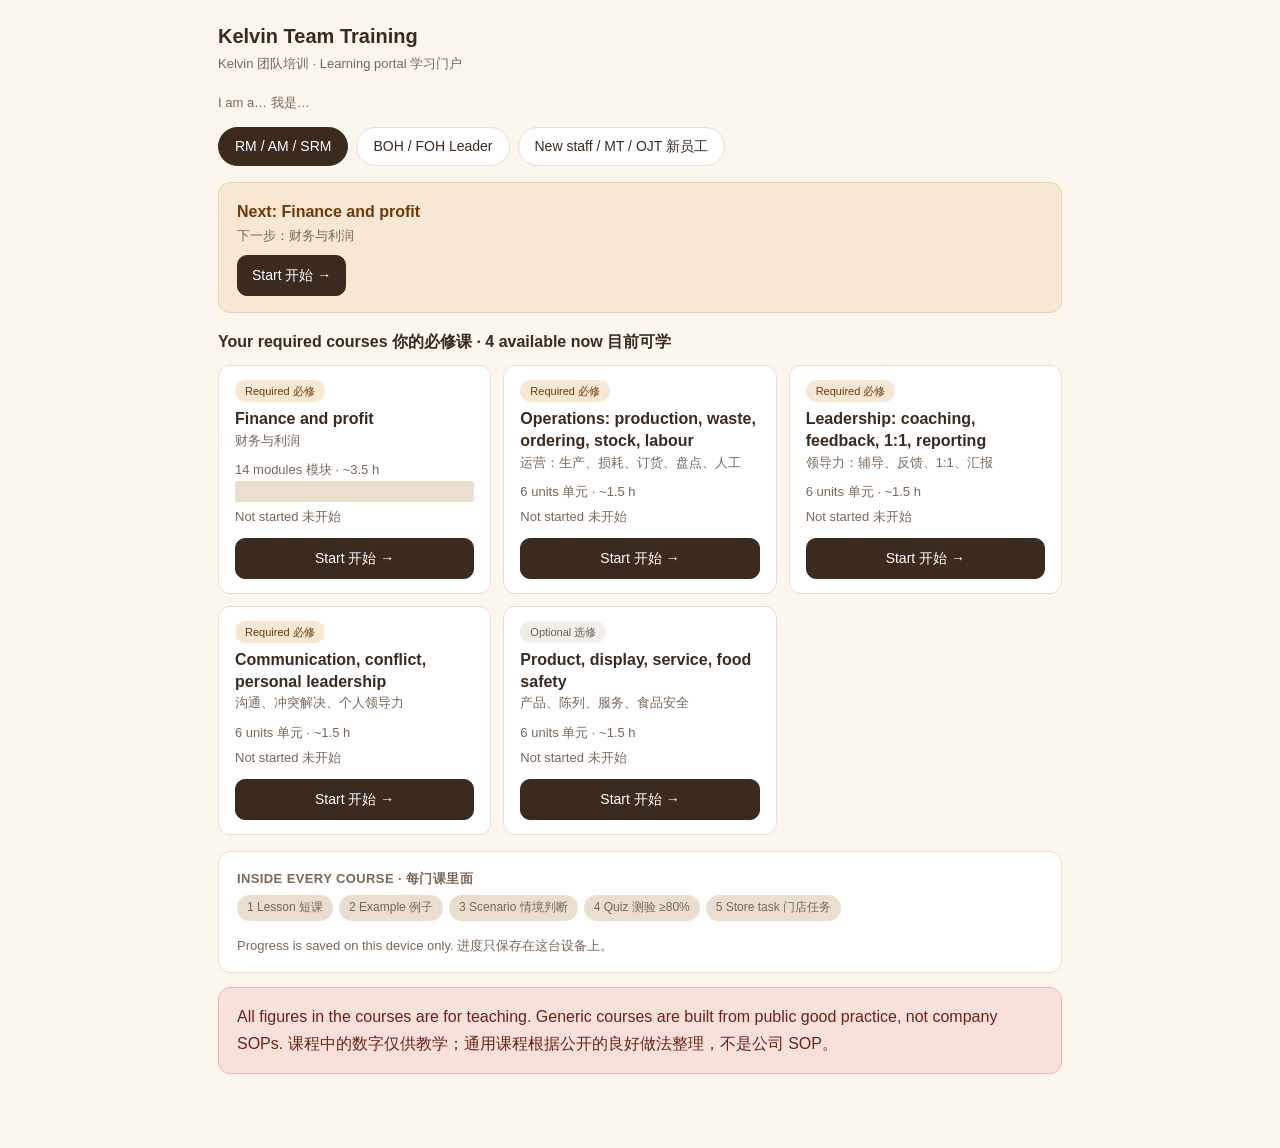
==== commit 4ae58ea2: "Portal: open Product, Leadership and Communication courses Co-Authored-By: Claude Sonnet 5.5 <norepl" ====
--- a/index.html
+++ b/index.html
@@ -46,9 +46,9 @@
 var COURSES=[
  {id:'fin',href:'finance/index.html',en:'Finance and profit',zh:'财务与利润',u:'14 modules 模块',t:'~3.5 h',req:{m:1,l:0,n:0}},
  {id:'ops',href:'ops/index.html',en:'Operations: production, waste, ordering, stock, labour',zh:'运营：生产、损耗、订货、盘点、人工',u:'6 units 单元',t:'~1.5 h',req:{m:1,l:1,n:1}},
- {id:'prd',soon:1,en:'Product, display, service, food safety',zh:'产品、陈列、服务、食品安全',u:'Coming soon 即将推出',t:'',req:{m:0,l:1,n:1}},
- {id:'led',soon:1,en:'Leadership: coaching, reporting, 1:1',zh:'领导力：辅导、汇报、1:1',u:'Coming soon 即将推出',t:'',req:{m:1,l:0,n:0}},
- {id:'com',soon:1,en:'Communication, conflict, analysing people',zh:'沟通、冲突解决、分析人',u:'Coming soon 即将推出',t:'',req:{m:1,l:1,n:0}}
+ {id:'prd',href:'prd/index.html',en:'Product, display, service, food safety',zh:'产品、陈列、服务、食品安全',u:'6 units 单元',t:'~1.5 h',req:{m:0,l:1,n:1}},
+ {id:'led',href:'led/index.html',en:'Leadership: coaching, feedback, 1:1, reporting',zh:'领导力：辅导、反馈、1:1、汇报',u:'6 units 单元',t:'~1.5 h',req:{m:1,l:0,n:0}},
+ {id:'com',href:'com/index.html',en:'Communication, conflict, personal leadership',zh:'沟通、冲突解决、个人领导力',u:'6 units 单元',t:'~1.5 h',req:{m:1,l:1,n:0}}
 ];
 var role='m';
 try{role=localStorage.getItem('ktt_role')||'m';}catch(e){}
@@ -56,7 +56,7 @@
  var s;
  try{
   if(id==='fin'){s=JSON.parse(localStorage.getItem('pl_seen')||'{}')||{};return Math.round(Object.keys(s).length/18*100);}
-  if(id==='ops'){s=JSON.parse(localStorage.getItem('ktt_v1')||'{}')||{};var o=s.ops||{},n=0,k;for(k in o){if(o[k].q>=80&&o[k].t)n++;}return Math.round(n/6*100);}
+  if(id!=='fin'){s=JSON.parse(localStorage.getItem('ktt_v1')||'{}')||{};var o=s[id]||{},n=0,k;for(k in o){if(o[k].q>=80&&o[k].t)n++;}return Math.round(n/6*100);}
  }catch(e){}
  return 0;
 }
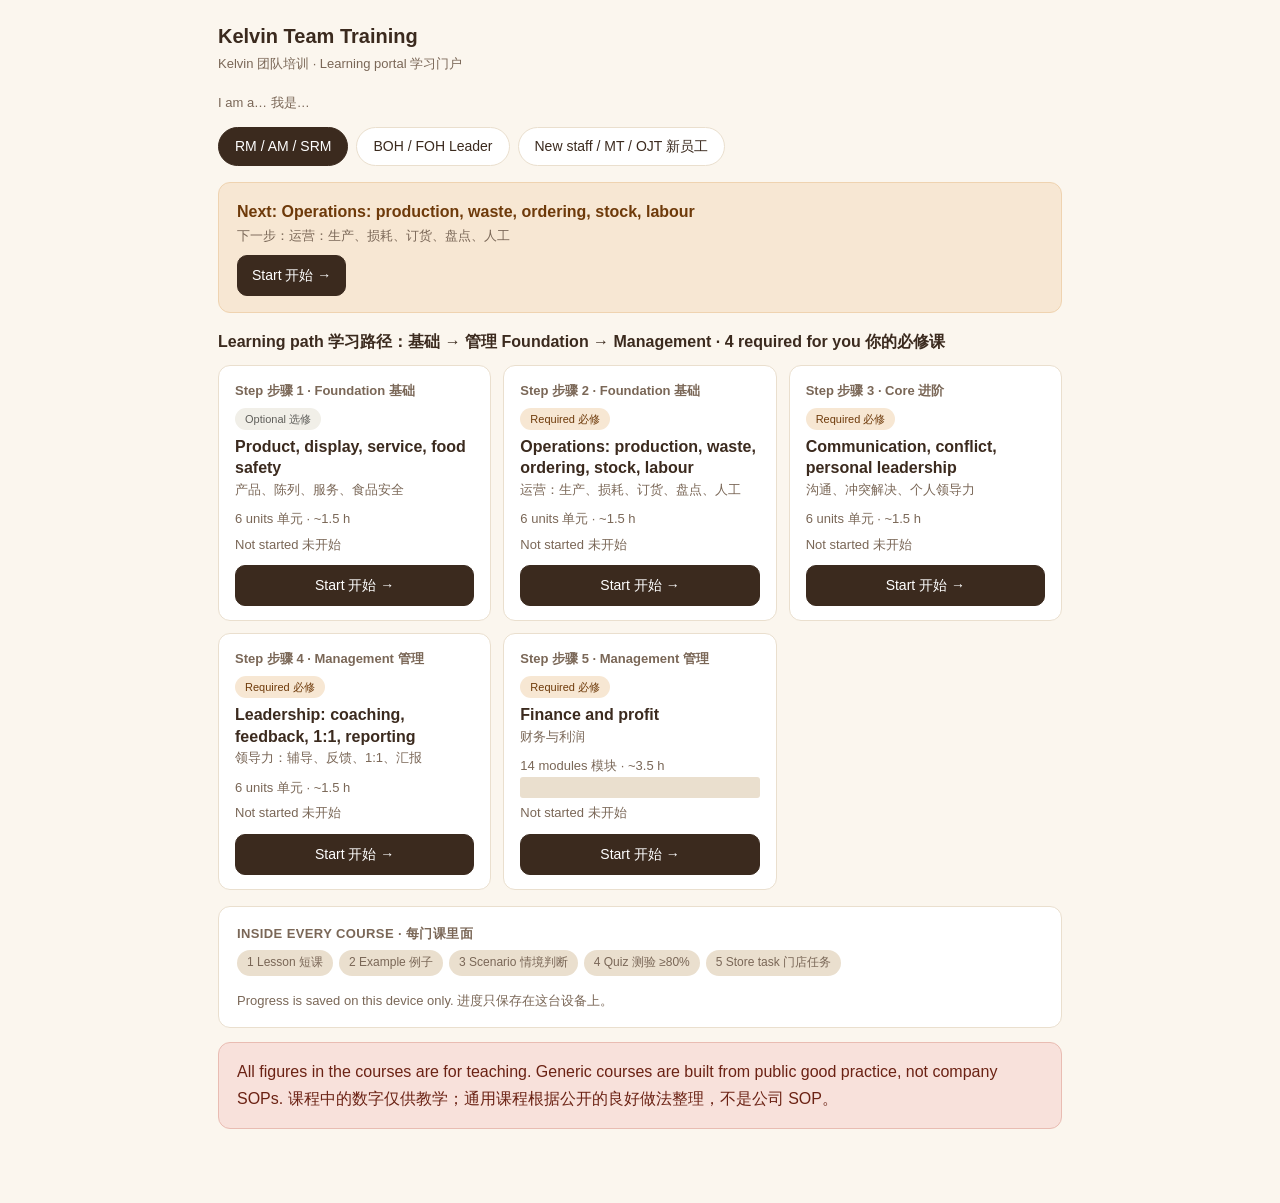
==== commit 0913ad29: "Portal: order courses as a learning path from foundation to management Co-Authored-By: Claude Sonnet" ====
--- a/index.html
+++ b/index.html
@@ -44,11 +44,11 @@
 <script>
 (function(){
 var COURSES=[
- {id:'fin',href:'finance/index.html',en:'Finance and profit',zh:'财务与利润',u:'14 modules 模块',t:'~3.5 h',req:{m:1,l:0,n:0}},
- {id:'ops',href:'ops/index.html',en:'Operations: production, waste, ordering, stock, labour',zh:'运营：生产、损耗、订货、盘点、人工',u:'6 units 单元',t:'~1.5 h',req:{m:1,l:1,n:1}},
- {id:'prd',href:'prd/index.html',en:'Product, display, service, food safety',zh:'产品、陈列、服务、食品安全',u:'6 units 单元',t:'~1.5 h',req:{m:0,l:1,n:1}},
- {id:'led',href:'led/index.html',en:'Leadership: coaching, feedback, 1:1, reporting',zh:'领导力：辅导、反馈、1:1、汇报',u:'6 units 单元',t:'~1.5 h',req:{m:1,l:0,n:0}},
- {id:'com',href:'com/index.html',en:'Communication, conflict, personal leadership',zh:'沟通、冲突解决、个人领导力',u:'6 units 单元',t:'~1.5 h',req:{m:1,l:1,n:0}}
+ {id:'prd',href:'prd/index.html',en:'Product, display, service, food safety',zh:'产品、陈列、服务、食品安全',u:'6 units 单元',t:'~1.5 h',lv:'Foundation 基础',req:{m:0,l:1,n:1}},
+ {id:'ops',href:'ops/index.html',en:'Operations: production, waste, ordering, stock, labour',zh:'运营：生产、损耗、订货、盘点、人工',u:'6 units 单元',t:'~1.5 h',lv:'Foundation 基础',req:{m:1,l:1,n:1}},
+ {id:'com',href:'com/index.html',en:'Communication, conflict, personal leadership',zh:'沟通、冲突解决、个人领导力',u:'6 units 单元',t:'~1.5 h',lv:'Core 进阶',req:{m:1,l:1,n:0}},
+ {id:'led',href:'led/index.html',en:'Leadership: coaching, feedback, 1:1, reporting',zh:'领导力：辅导、反馈、1:1、汇报',u:'6 units 单元',t:'~1.5 h',lv:'Management 管理',req:{m:1,l:0,n:0}},
+ {id:'fin',href:'finance/index.html',en:'Finance and profit',zh:'财务与利润',u:'14 modules 模块',t:'~3.5 h',lv:'Management 管理',req:{m:1,l:0,n:0}}
 ];
 var role='m';
 try{role=localStorage.getItem('ktt_role')||'m';}catch(e){}
@@ -62,15 +62,15 @@
 }
 function draw(){
  var req=0,h='';
- COURSES.slice().sort(function(a,b){return (b.soon?-1:0)-(a.soon?-1:0)||b.req[role]-a.req[role];}).forEach(function(c){
+ COURSES.forEach(function(c,ci){
   var q=c.req[role];if(q&&!c.soon)req++;
   var p=c.soon?0:prog(c.id);
-  h+='<div class="cc'+(c.soon?' soon':'')+'"><span class="tg '+(q?'rq':'op')+'">'+(q?'Required 必修':'Optional 选修')+'</span><p style="font-weight:600;margin:0;line-height:1.35">'+c.en+'</p><p class="note" style="margin:0">'+c.zh+'</p><p class="note" style="margin:8px 0 0">'+c.u+(c.t?' · '+c.t:'')+'</p>'
+  h+='<div class="cc'+(c.soon?' soon':'')+'"><p class="note" style="margin:0 0 6px;font-weight:600">Step 步骤 '+(ci+1)+' · '+c.lv+'</p><span class="tg '+(q?'rq':'op')+'">'+(q?'Required 必修':'Optional 选修')+'</span><p style="font-weight:600;margin:0;line-height:1.35">'+c.en+'</p><p class="note" style="margin:0">'+c.zh+'</p><p class="note" style="margin:8px 0 0">'+c.u+(c.t?' · '+c.t:'')+'</p>'
   +(c.soon?'':'<div class="bar"><i style="width:'+p+'%"></i></div><p class="note" style="margin:4px 0 0">'+(p?p+'% done 已完成':'Not started 未开始')+'</p><a class="btn" href="'+c.href+'">'+(p?'Continue 继续':'Start 开始')+' →</a>')+'</div>';
  });
  document.getElementById('grid').innerHTML=h;
- document.getElementById('hd').textContent='Your required courses 你的必修课 · '+req+' available now 目前可学';
- var first=COURSES.filter(function(c){return !c.soon&&c.req[role];}).sort(function(a,b){return prog(a.id)-prog(b.id);}).filter(function(c){return prog(c.id)<100;})[0]||COURSES[0];
+ document.getElementById('hd').textContent='Learning path 学习路径：基础 → 管理 Foundation → Management · '+req+' required for you 你的必修课';
+ var first=COURSES.filter(function(c){return !c.soon&&c.req[role]&&prog(c.id)<100;})[0]||COURSES[0];
  document.getElementById('nextc').innerHTML='<p class="big" style="font-size:16px;font-weight:600;margin:0">Next: '+first.en+'</p><p class="note" style="margin:0 0 8px">下一步：'+first.zh+'</p><a class="btn" style="text-decoration:none;display:inline-block" href="'+first.href+'">'+(prog(first.id)?'Continue 继续':'Start 开始')+' →</a>';
  document.querySelectorAll('#roles .chip').forEach(function(x){x.classList.toggle('on',x.getAttribute('data-r')===role);});
 }
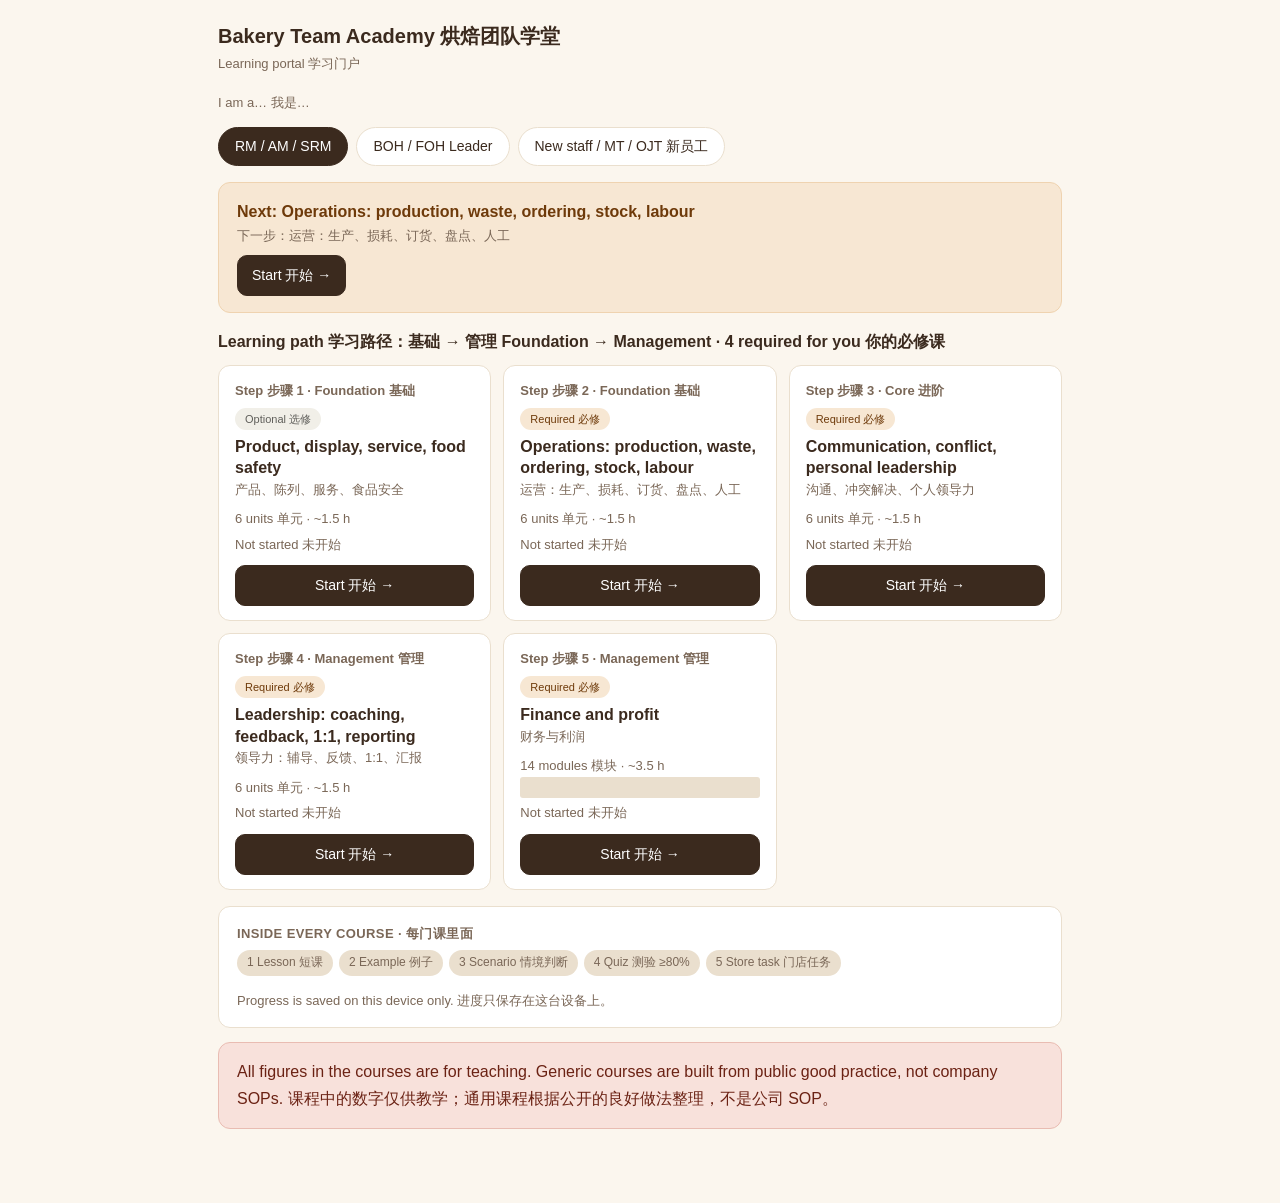
==== commit c7e4b4f4: "Portal: rename to Bakery Team Academy 烘焙团队学堂 Co-Authored-By: Claude Sonnet 5.5 <noreply@anthropic.co" ====
--- a/index.html
+++ b/index.html
@@ -3,7 +3,7 @@
 <head>
 <meta charset="utf-8">
 <meta name="viewport" content="width=device-width, initial-scale=1">
-<title>Kelvin Team Training — Learning Portal 学习门户</title>
+<title>Bakery Team Academy 烘焙团队学堂 — Learning Portal 学习门户</title>
 <link rel="stylesheet" href="shared/style.css">
 <style>
 .app{display:block}
@@ -26,7 +26,7 @@
 </script>
 <main>
  <div class="top">
-  <div style="flex:1"><p style="font-size:20px;font-weight:700;margin:0">Kelvin Team Training</p><p class="note" style="margin:0">Kelvin 团队培训 · Learning portal 学习门户</p></div>
+  <div style="flex:1"><p style="font-size:20px;font-weight:700;margin:0">Bakery Team Academy 烘焙团队学堂</p><p class="note" style="margin:0">Learning portal 学习门户</p></div>
  </div>
  <p class="note">I am a… 我是…</p>
  <div class="row" id="roles" style="margin-top:6px">
